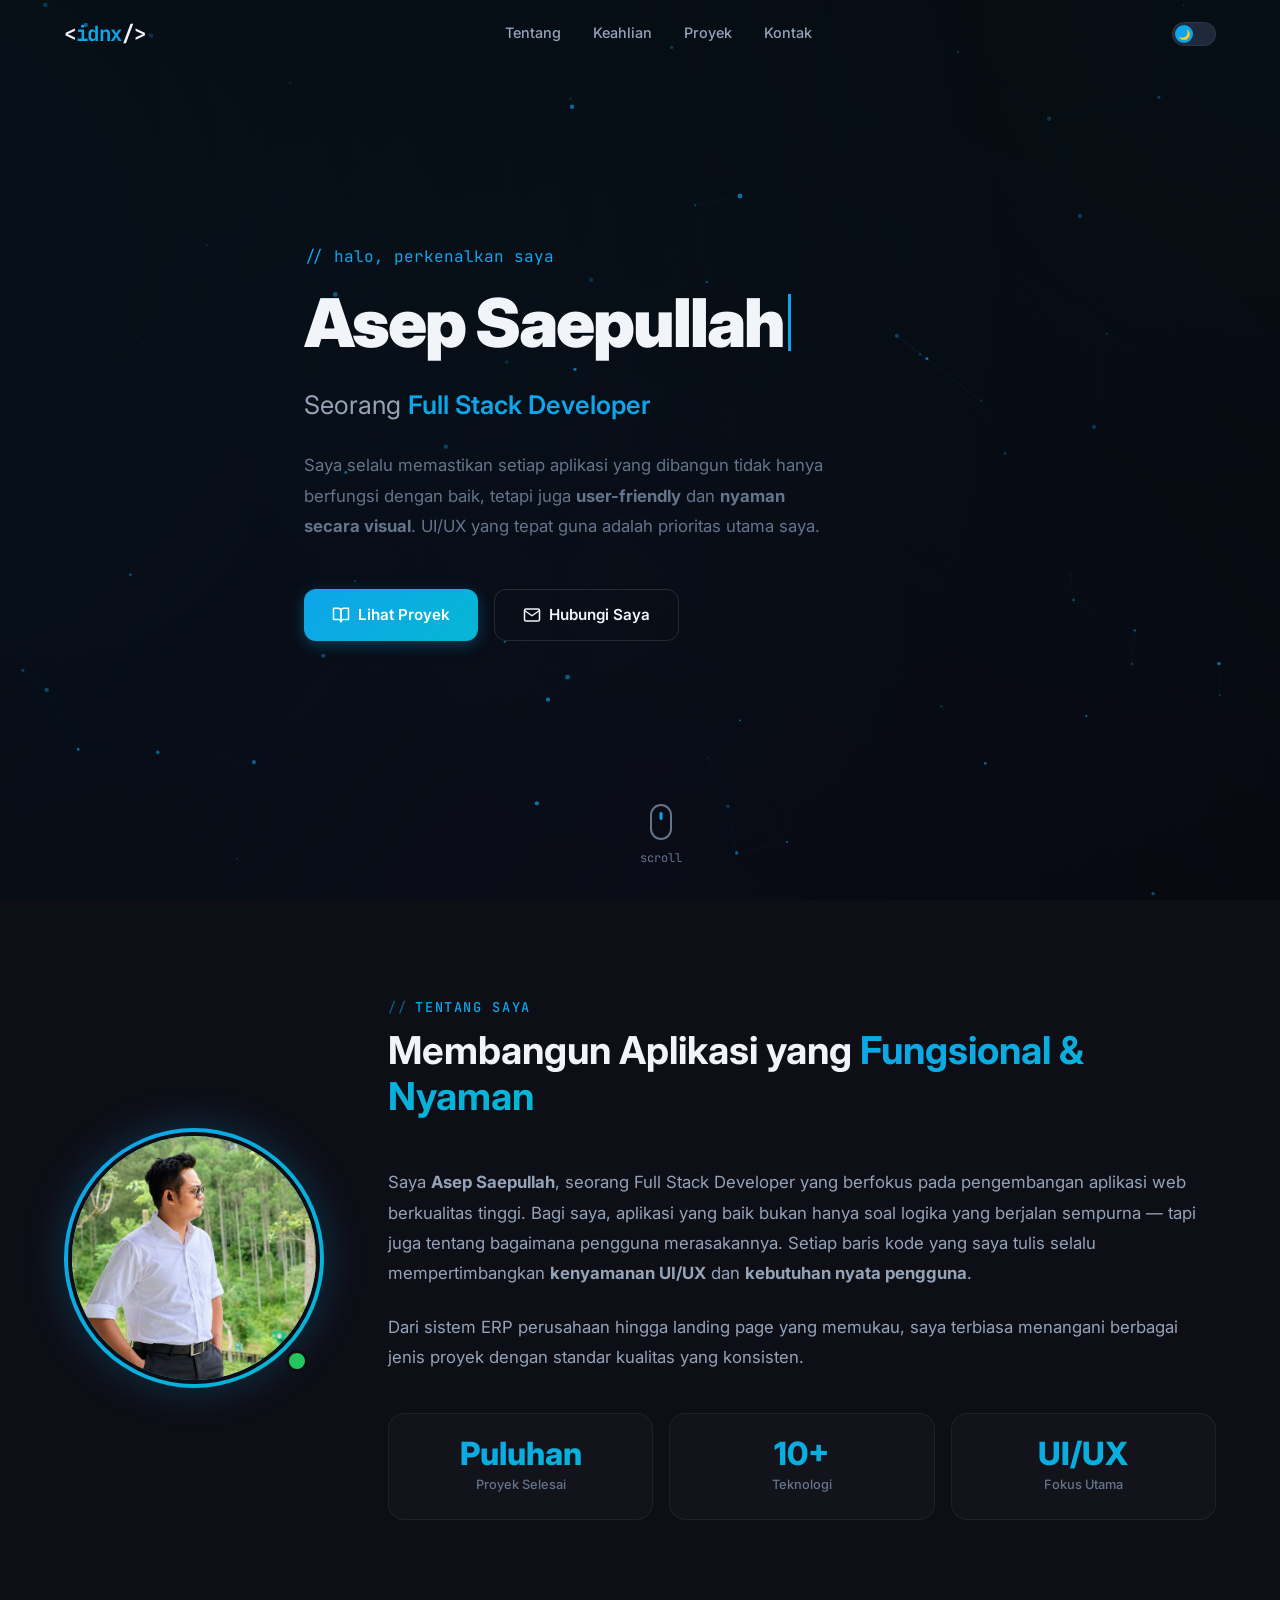
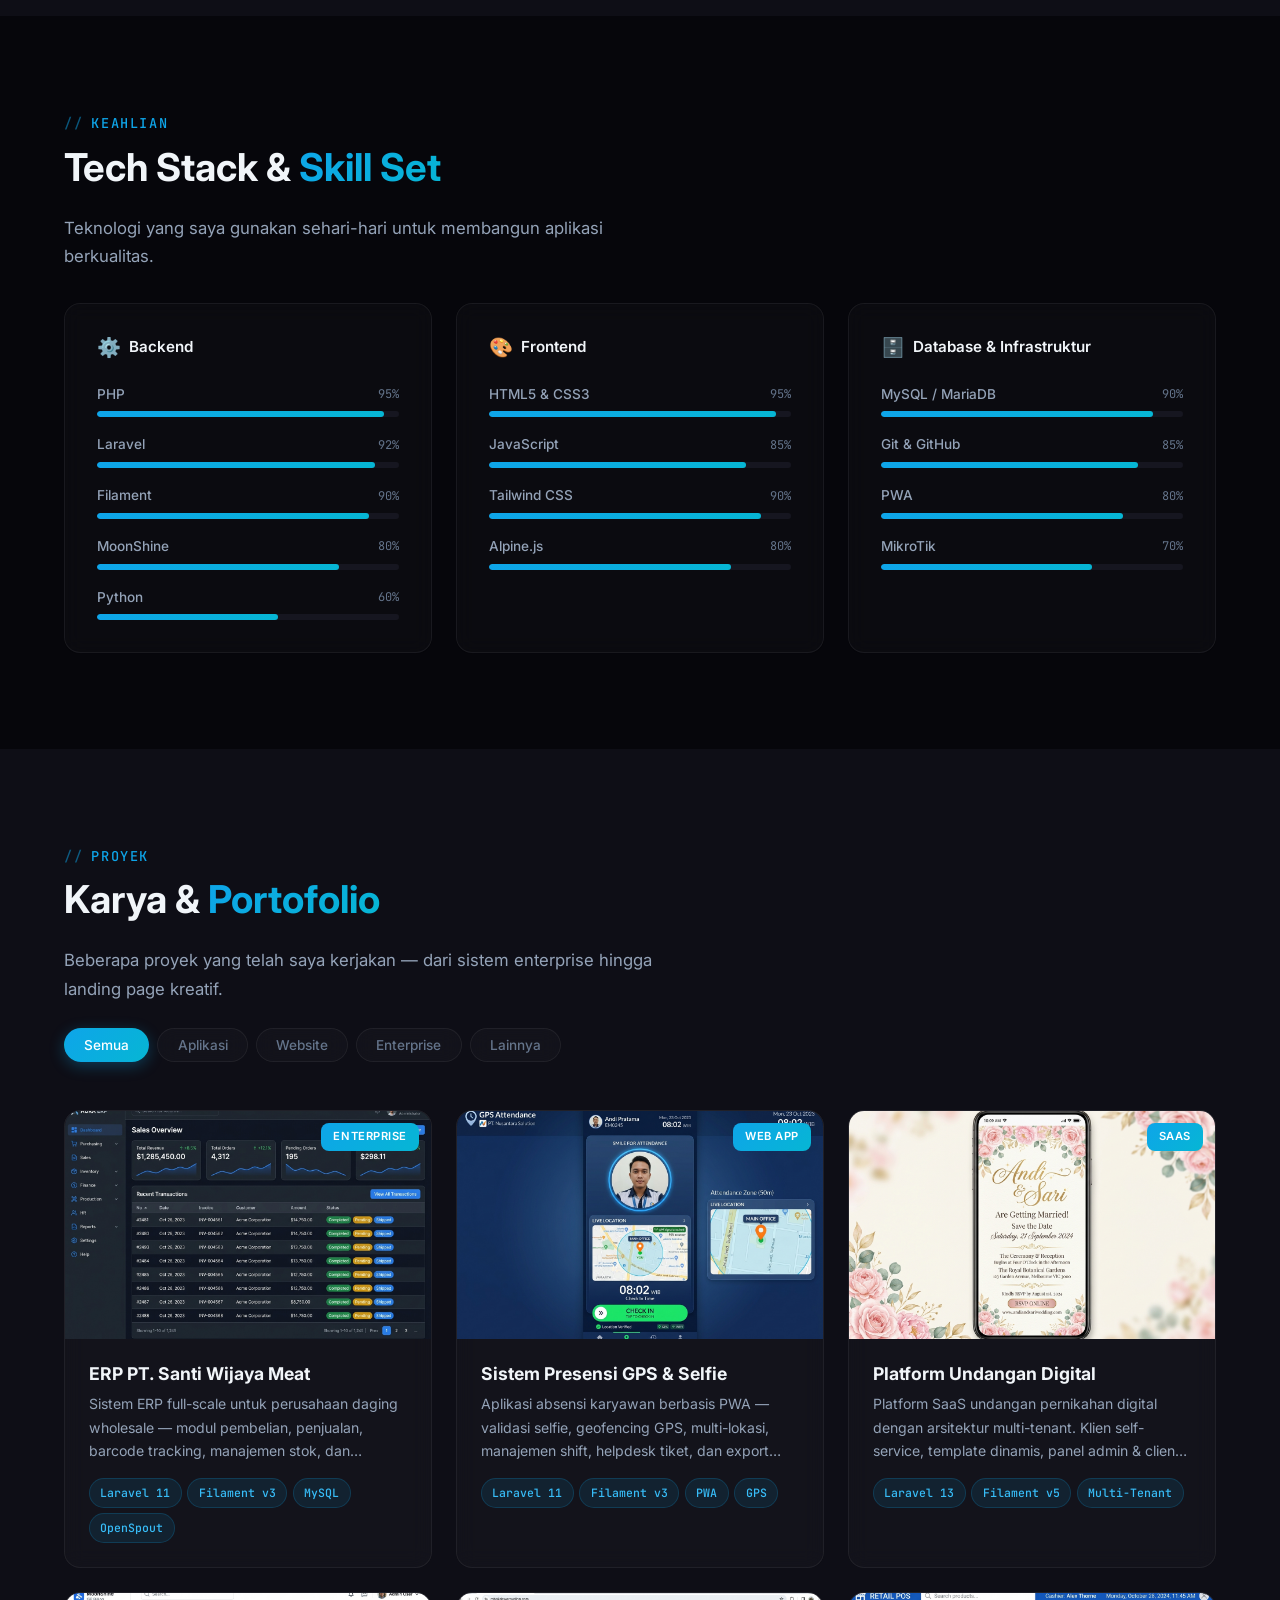
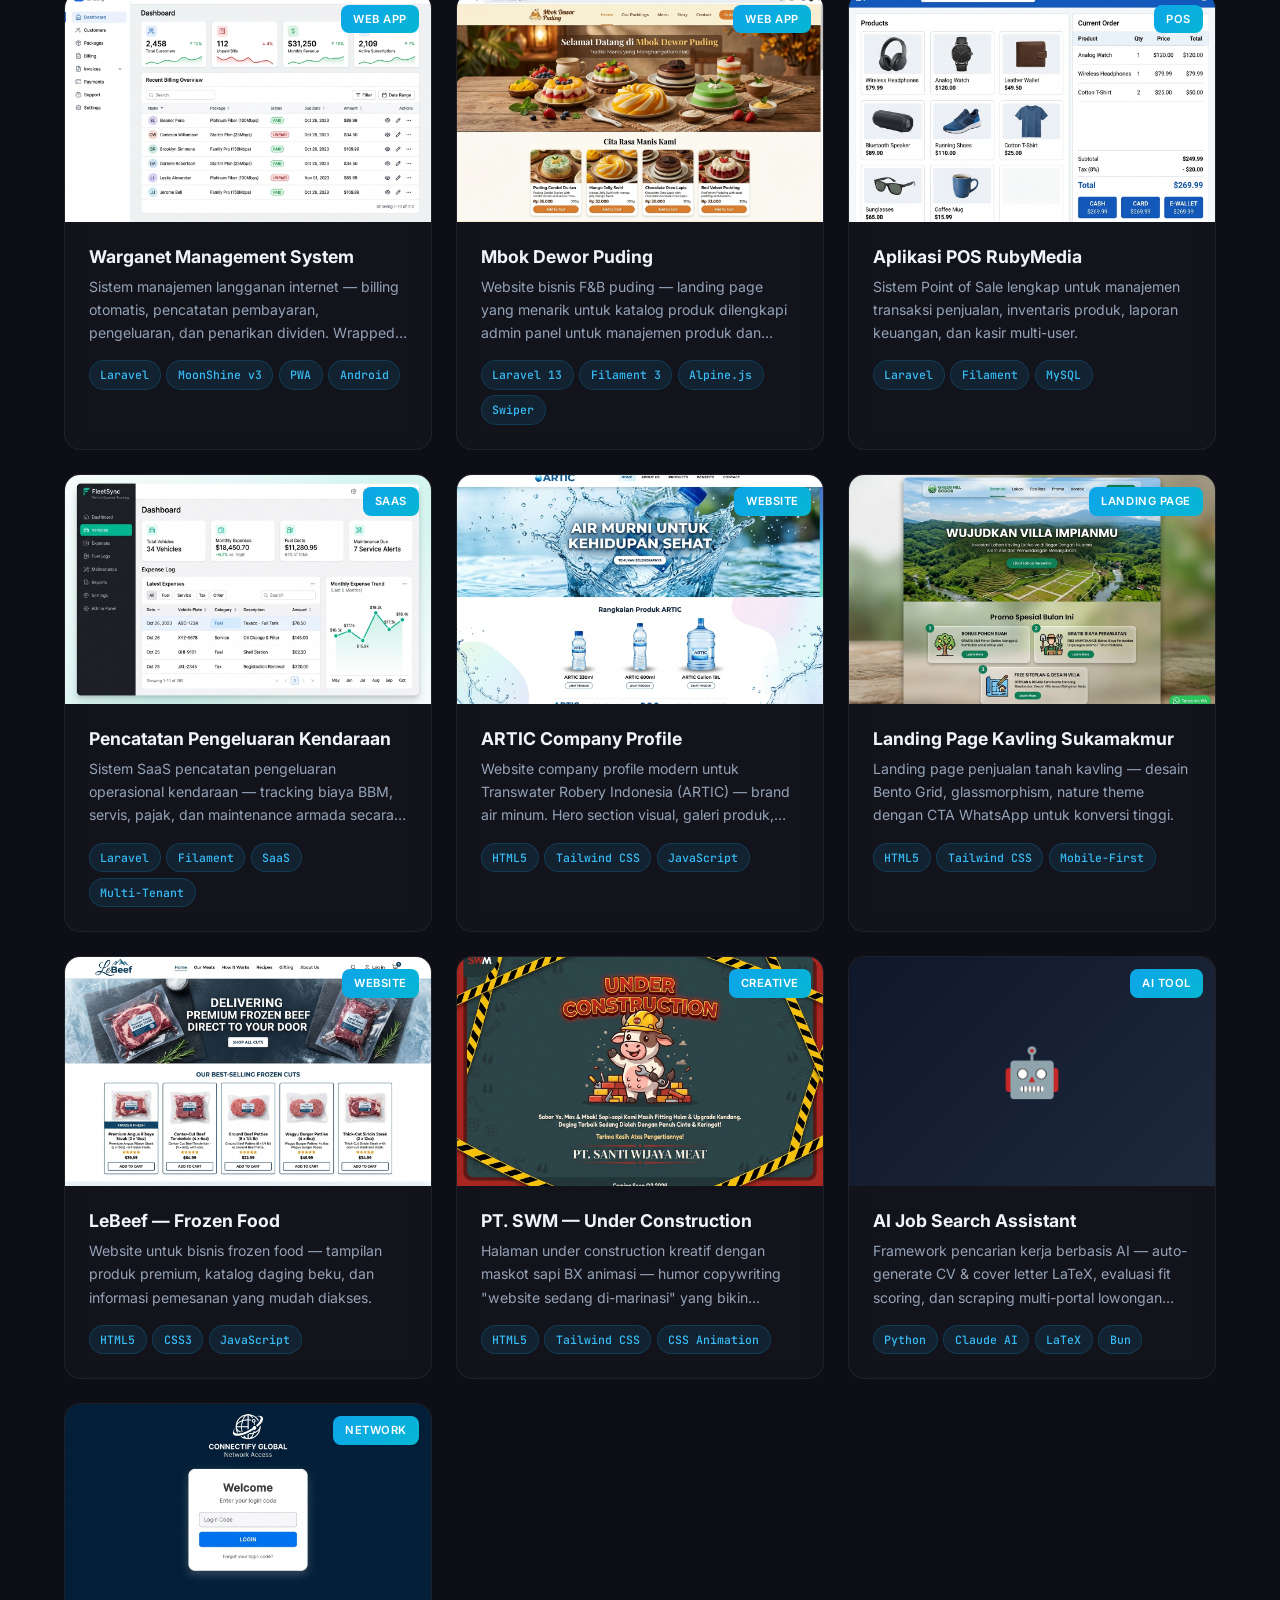
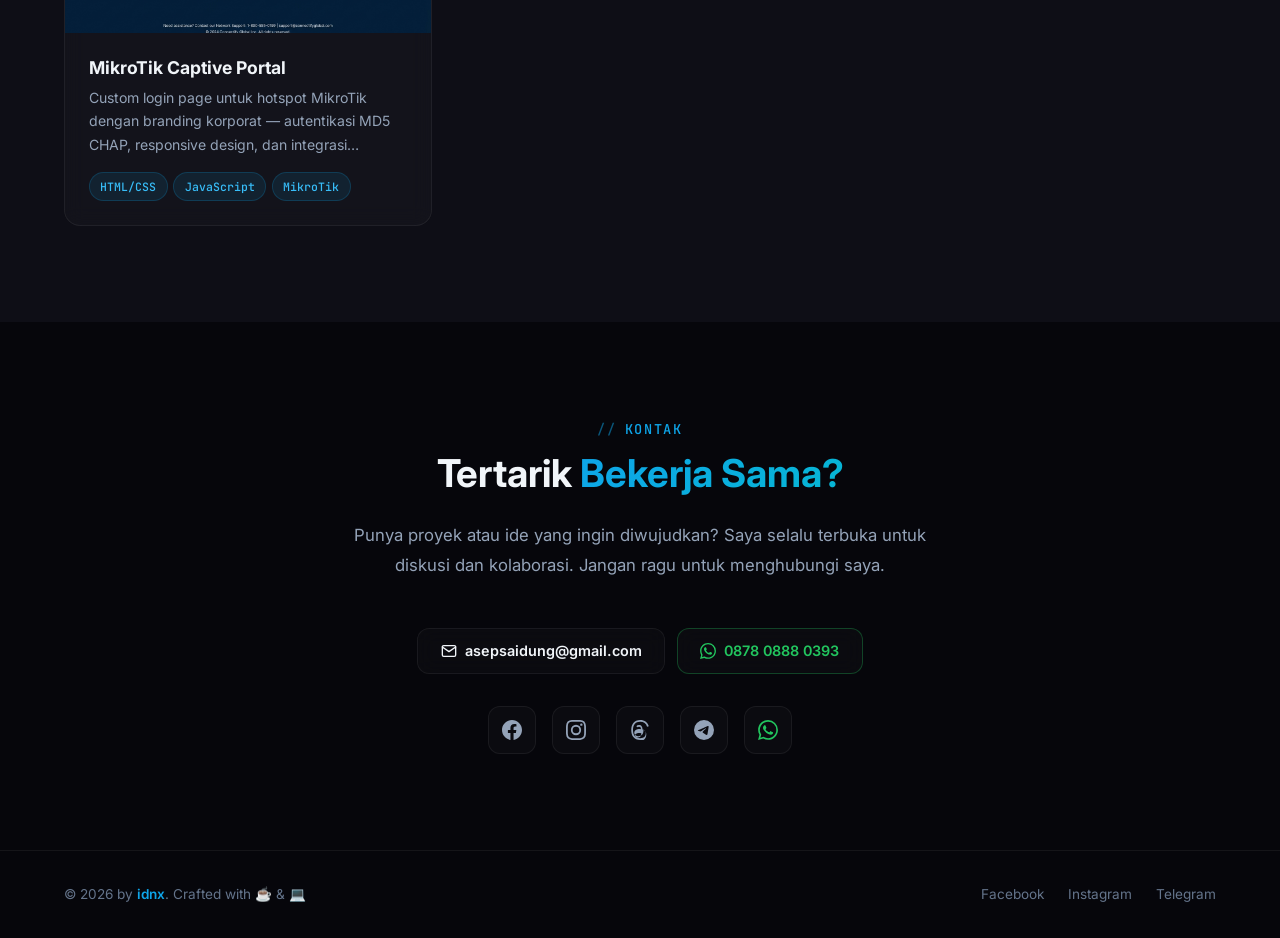
==== index.html @ 4875c98e "Initial portfolio - Asep Saepullah" ====
<!DOCTYPE html>
<html lang="id" data-theme="dark">
<head>
  <meta charset="UTF-8">
  <meta name="viewport" content="width=device-width, initial-scale=1.0">
  <title>Asep Saepullah — Full Stack Developer | saepullrock.tech</title>
  <meta name="description" content="Portfolio Asep Saepullah — Full Stack Developer. Membangun aplikasi web yang user-friendly dengan UI/UX terbaik. Laravel, Filament, PHP, JavaScript, dan lainnya.">
  <meta name="author" content="Asep Saepullah">
  <meta name="robots" content="index, follow">
  <meta property="og:title" content="Asep Saepullah — Full Stack Developer">
  <meta property="og:description" content="Membangun aplikasi web yang user-friendly dengan UI/UX terbaik.">
  <meta property="og:type" content="website">
  <meta property="og:url" content="https://saepullrock.tech">
  <link rel="canonical" href="https://saepullrock.tech">
  <link rel="icon" href="data:image/svg+xml,<svg xmlns='http://www.w3.org/2000/svg' viewBox='0 0 100 100'><text y='.9em' font-size='90'>⚡</text></svg>">
  <link rel="stylesheet" href="css/style.css">
</head>
<body>

  <!-- ============ NAVBAR ============ -->
  <nav class="navbar" id="navbar">
    <div class="container navbar__inner">
      <a href="#" class="navbar__logo">&lt;<span>idnx</span>/&gt;</a>

      <div class="navbar__links">
        <a href="#tentang" class="navbar__link">Tentang</a>
        <a href="#keahlian" class="navbar__link">Keahlian</a>
        <a href="#proyek" class="navbar__link">Proyek</a>
        <a href="#kontak" class="navbar__link">Kontak</a>
      </div>

      <div class="navbar__actions">
        <button class="theme-toggle" id="theme-toggle" aria-label="Toggle tema">
          <div class="theme-toggle__knob">
            <span class="theme-icon-dark">🌙</span>
            <span class="theme-icon-light" style="display:none;">☀️</span>
          </div>
        </button>
        <div class="navbar__burger" id="navbar-burger" aria-label="Menu">
          <span></span><span></span><span></span>
        </div>
      </div>
    </div>
  </nav>

  <!-- ============ MOBILE OVERLAY ============ -->
  <div class="mobile-overlay" id="mobile-overlay">
    <div class="mobile-overlay__links">
      <a href="#tentang" class="mobile-overlay__link">Tentang</a>
      <a href="#keahlian" class="mobile-overlay__link">Keahlian</a>
      <a href="#proyek" class="mobile-overlay__link">Proyek</a>
      <a href="#kontak" class="mobile-overlay__link">Kontak</a>
    </div>
  </div>

  <!-- ============ HERO ============ -->
  <section class="hero" id="hero">
    <canvas class="hero__canvas" id="particle-canvas"></canvas>
    <div class="hero__mesh"></div>
    <div class="container hero__content">
      <p class="hero__greeting font-mono">// halo, perkenalkan saya</p>
      <h1 class="hero__name">
        <span id="typing-name" data-text="Asep Saepullah"></span><span class="cursor" id="typing-cursor"></span>
      </h1>
      <p class="hero__title">Seorang <span>Full Stack Developer</span></p>
      <p class="hero__desc">
        Saya selalu memastikan setiap aplikasi yang dibangun tidak hanya berfungsi dengan baik, 
        tetapi juga <strong>user-friendly</strong> dan <strong>nyaman secara visual</strong>. 
        UI/UX yang tepat guna adalah prioritas utama saya.
      </p>
      <div class="hero__actions">
        <a href="#proyek" class="btn btn--primary">
          <svg width="18" height="18" viewBox="0 0 24 24" fill="none" stroke="currentColor" stroke-width="2" stroke-linecap="round" stroke-linejoin="round"><path d="M2 3h6a4 4 0 0 1 4 4v14a3 3 0 0 0-3-3H2z"/><path d="M22 3h-6a4 4 0 0 0-4 4v14a3 3 0 0 1 3-3h7z"/></svg>
          Lihat Proyek
        </a>
        <a href="#kontak" class="btn btn--outline">
          <svg width="18" height="18" viewBox="0 0 24 24" fill="none" stroke="currentColor" stroke-width="2" stroke-linecap="round" stroke-linejoin="round"><path d="M4 4h16c1.1 0 2 .9 2 2v12c0 1.1-.9 2-2 2H4c-1.1 0-2-.9-2-2V6c0-1.1.9-2 2-2z"/><polyline points="22,6 12,13 2,6"/></svg>
          Hubungi Saya
        </a>
      </div>
    </div>
    <div class="hero__scroll-hint">
      <div class="mouse"></div>
      <span>scroll</span>
    </div>
  </section>

  <!-- ============ ABOUT ============ -->
  <section class="about" id="tentang">
    <div class="container">
      <div class="about__grid reveal">
        <div class="about__photo-wrapper">
          <div class="about__photo-ring">
            <img src="assets/images/profile.png" alt="Asep Saepullah" class="about__photo">
          </div>
          <div class="about__photo-dot"></div>
        </div>

        <div class="about__info">
          <div>
            <p class="section-label">Tentang Saya</p>
            <h2 class="section-title">Membangun Aplikasi yang <span class="gradient-text">Fungsional & Nyaman</span></h2>
          </div>
          <p class="about__bio">
            Saya <strong>Asep Saepullah</strong>, seorang Full Stack Developer yang berfokus pada pengembangan 
            aplikasi web berkualitas tinggi. Bagi saya, aplikasi yang baik bukan hanya soal logika yang berjalan sempurna — 
            tapi juga tentang bagaimana pengguna merasakannya. Setiap baris kode yang saya tulis selalu mempertimbangkan 
            <strong>kenyamanan UI/UX</strong> dan <strong>kebutuhan nyata pengguna</strong>.
          </p>
          <p class="about__bio">
            Dari sistem ERP perusahaan hingga landing page yang memukau, saya terbiasa menangani 
            berbagai jenis proyek dengan standar kualitas yang konsisten.
          </p>

          <div class="about__stats">
            <div class="stat-card">
              <div class="stat-card__number gradient-text">Puluhan</div>
              <div class="stat-card__label">Proyek Selesai</div>
            </div>
            <div class="stat-card">
              <div class="stat-card__number gradient-text">10+</div>
              <div class="stat-card__label">Teknologi</div>
            </div>
            <div class="stat-card">
              <div class="stat-card__number gradient-text">UI/UX</div>
              <div class="stat-card__label">Fokus Utama</div>
            </div>
          </div>
        </div>
      </div>
    </div>
  </section>

  <!-- ============ SKILLS ============ -->
  <section id="keahlian">
    <div class="container">
      <div class="reveal">
        <p class="section-label">Keahlian</p>
        <h2 class="section-title">Tech Stack & <span class="gradient-text">Skill Set</span></h2>
        <p class="section-desc">Teknologi yang saya gunakan sehari-hari untuk membangun aplikasi berkualitas.</p>
      </div>

      <div class="skills__grid" style="margin-top: 2rem;">
        <!-- Backend -->
        <div class="skill-group reveal reveal-delay-1">
          <h3 class="skill-group__title"><span class="icon">⚙️</span> Backend</h3>
          <div class="skill-group__items">
            <div class="skill-item">
              <div class="skill-item__header">
                <span class="skill-item__name">PHP</span>
                <span class="skill-item__level">95%</span>
              </div>
              <div class="skill-item__bar"><div class="skill-item__fill" data-width="95%"></div></div>
            </div>
            <div class="skill-item">
              <div class="skill-item__header">
                <span class="skill-item__name">Laravel</span>
                <span class="skill-item__level">92%</span>
              </div>
              <div class="skill-item__bar"><div class="skill-item__fill" data-width="92%"></div></div>
            </div>
            <div class="skill-item">
              <div class="skill-item__header">
                <span class="skill-item__name">Filament</span>
                <span class="skill-item__level">90%</span>
              </div>
              <div class="skill-item__bar"><div class="skill-item__fill" data-width="90%"></div></div>
            </div>
            <div class="skill-item">
              <div class="skill-item__header">
                <span class="skill-item__name">MoonShine</span>
                <span class="skill-item__level">80%</span>
              </div>
              <div class="skill-item__bar"><div class="skill-item__fill" data-width="80%"></div></div>
            </div>
            <div class="skill-item">
              <div class="skill-item__header">
                <span class="skill-item__name">Python</span>
                <span class="skill-item__level">60%</span>
              </div>
              <div class="skill-item__bar"><div class="skill-item__fill" data-width="60%"></div></div>
            </div>
          </div>
        </div>

        <!-- Frontend -->
        <div class="skill-group reveal reveal-delay-2">
          <h3 class="skill-group__title"><span class="icon">🎨</span> Frontend</h3>
          <div class="skill-group__items">
            <div class="skill-item">
              <div class="skill-item__header">
                <span class="skill-item__name">HTML5 & CSS3</span>
                <span class="skill-item__level">95%</span>
              </div>
              <div class="skill-item__bar"><div class="skill-item__fill" data-width="95%"></div></div>
            </div>
            <div class="skill-item">
              <div class="skill-item__header">
                <span class="skill-item__name">JavaScript</span>
                <span class="skill-item__level">85%</span>
              </div>
              <div class="skill-item__bar"><div class="skill-item__fill" data-width="85%"></div></div>
            </div>
            <div class="skill-item">
              <div class="skill-item__header">
                <span class="skill-item__name">Tailwind CSS</span>
                <span class="skill-item__level">90%</span>
              </div>
              <div class="skill-item__bar"><div class="skill-item__fill" data-width="90%"></div></div>
            </div>
            <div class="skill-item">
              <div class="skill-item__header">
                <span class="skill-item__name">Alpine.js</span>
                <span class="skill-item__level">80%</span>
              </div>
              <div class="skill-item__bar"><div class="skill-item__fill" data-width="80%"></div></div>
            </div>
          </div>
        </div>

        <!-- Database & Infra -->
        <div class="skill-group reveal reveal-delay-3">
          <h3 class="skill-group__title"><span class="icon">🗄️</span> Database & Infrastruktur</h3>
          <div class="skill-group__items">
            <div class="skill-item">
              <div class="skill-item__header">
                <span class="skill-item__name">MySQL / MariaDB</span>
                <span class="skill-item__level">90%</span>
              </div>
              <div class="skill-item__bar"><div class="skill-item__fill" data-width="90%"></div></div>
            </div>
            <div class="skill-item">
              <div class="skill-item__header">
                <span class="skill-item__name">Git & GitHub</span>
                <span class="skill-item__level">85%</span>
              </div>
              <div class="skill-item__bar"><div class="skill-item__fill" data-width="85%"></div></div>
            </div>
            <div class="skill-item">
              <div class="skill-item__header">
                <span class="skill-item__name">PWA</span>
                <span class="skill-item__level">80%</span>
              </div>
              <div class="skill-item__bar"><div class="skill-item__fill" data-width="80%"></div></div>
            </div>
            <div class="skill-item">
              <div class="skill-item__header">
                <span class="skill-item__name">MikroTik</span>
                <span class="skill-item__level">70%</span>
              </div>
              <div class="skill-item__bar"><div class="skill-item__fill" data-width="70%"></div></div>
            </div>
          </div>
        </div>
      </div>
    </div>
  </section>

  <!-- ============ PROJECTS ============ -->
  <section class="projects" id="proyek">
    <div class="container">
      <div class="projects__header reveal">
        <div>
          <p class="section-label">Proyek</p>
          <h2 class="section-title">Karya & <span class="gradient-text">Portofolio</span></h2>
          <p class="section-desc">Beberapa proyek yang telah saya kerjakan — dari sistem enterprise hingga landing page kreatif.</p>
        </div>
        <div class="projects__filters">
          <button class="filter-btn active" data-filter="all">Semua</button>
          <button class="filter-btn" data-filter="aplikasi">Aplikasi</button>
          <button class="filter-btn" data-filter="website">Website</button>
          <button class="filter-btn" data-filter="enterprise">Enterprise</button>
          <button class="filter-btn" data-filter="lainnya">Lainnya</button>
        </div>
      </div>

      <div class="projects__grid">

        <!-- 1. Wijaya Meat ERP -->
        <div class="project-card reveal" data-category="enterprise">
          <div class="project-card__image">
            <img src="assets/images/projects/swm_erp.png" alt="Wijaya Meat ERP">
            <span class="badge project-card__badge">Enterprise</span>
          </div>
          <div class="project-card__content">
            <h3 class="project-card__title">ERP PT. Santi Wijaya Meat</h3>
            <p class="project-card__desc">Sistem ERP full-scale untuk perusahaan daging wholesale — modul pembelian, penjualan, barcode tracking, manajemen stok, dan keuangan. Migrasi dari legacy PHP ke arsitektur modern.</p>
            <div class="project-card__tags">
              <span class="tag">Laravel 11</span>
              <span class="tag">Filament v3</span>
              <span class="tag">MySQL</span>
              <span class="tag">OpenSpout</span>
            </div>
          </div>
        </div>

        <!-- 2. Sistem Presensi GPS -->
        <div class="project-card reveal" data-category="aplikasi">
          <div class="project-card__image">
            <img src="assets/images/projects/presensi.png" alt="Sistem Presensi GPS">
            <span class="badge project-card__badge">Web App</span>
          </div>
          <div class="project-card__content">
            <h3 class="project-card__title">Sistem Presensi GPS & Selfie</h3>
            <p class="project-card__desc">Aplikasi absensi karyawan berbasis PWA — validasi selfie, geofencing GPS, multi-lokasi, manajemen shift, helpdesk tiket, dan export laporan Excel/PDF.</p>
            <div class="project-card__tags">
              <span class="tag">Laravel 11</span>
              <span class="tag">Filament v3</span>
              <span class="tag">PWA</span>
              <span class="tag">GPS</span>
            </div>
          </div>
        </div>

        <!-- 3. SaaS Undangan Digital -->
        <div class="project-card reveal" data-category="aplikasi">
          <div class="project-card__image">
            <img src="assets/images/projects/invit.png" alt="SaaS Undangan Digital">
            <span class="badge project-card__badge">SaaS</span>
          </div>
          <div class="project-card__content">
            <h3 class="project-card__title">Platform Undangan Digital</h3>
            <p class="project-card__desc">Platform SaaS undangan pernikahan digital dengan arsitektur multi-tenant. Klien self-service, template dinamis, panel admin & client terpisah.</p>
            <div class="project-card__tags">
              <span class="tag">Laravel 13</span>
              <span class="tag">Filament v5</span>
              <span class="tag">Multi-Tenant</span>
            </div>
          </div>
        </div>

        <!-- 4. Warganet Management -->
        <div class="project-card reveal" data-category="aplikasi">
          <div class="project-card__image">
            <img src="assets/images/projects/warganet.png" alt="Warganet Management">
            <span class="badge project-card__badge">Web App</span>
          </div>
          <div class="project-card__content">
            <h3 class="project-card__title">Warganet Management System</h3>
            <p class="project-card__desc">Sistem manajemen langganan internet — billing otomatis, pencatatan pembayaran, pengeluaran, dan penarikan dividen. Wrapped sebagai Android PWA app.</p>
            <div class="project-card__tags">
              <span class="tag">Laravel</span>
              <span class="tag">MoonShine v3</span>
              <span class="tag">PWA</span>
              <span class="tag">Android</span>
            </div>
          </div>
        </div>

        <!-- 5. Mbok Dewor Puding -->
        <div class="project-card reveal" data-category="aplikasi">
          <div class="project-card__image">
            <img src="assets/images/projects/pudding.png" alt="Mbok Dewor Puding">
            <span class="badge project-card__badge">Web App</span>
          </div>
          <div class="project-card__content">
            <h3 class="project-card__title">Mbok Dewor Puding</h3>
            <p class="project-card__desc">Website bisnis F&B puding — landing page yang menarik untuk katalog produk dilengkapi admin panel untuk manajemen produk dan pesanan.</p>
            <div class="project-card__tags">
              <span class="tag">Laravel 13</span>
              <span class="tag">Filament 3</span>
              <span class="tag">Alpine.js</span>
              <span class="tag">Swiper</span>
            </div>
          </div>
        </div>

        <!-- 6. POS RubyMedia -->
        <div class="project-card reveal" data-category="aplikasi">
          <div class="project-card__image">
            <img src="assets/images/projects/pos_ruby.png" alt="POS RubyMedia">
            <span class="badge project-card__badge">POS</span>
          </div>
          <div class="project-card__content">
            <h3 class="project-card__title">Aplikasi POS RubyMedia</h3>
            <p class="project-card__desc">Sistem Point of Sale lengkap untuk manajemen transaksi penjualan, inventaris produk, laporan keuangan, dan kasir multi-user.</p>
            <div class="project-card__tags">
              <span class="tag">Laravel</span>
              <span class="tag">Filament</span>
              <span class="tag">MySQL</span>
            </div>
          </div>
        </div>

        <!-- 7. Pencatatan Kendaraan -->
        <div class="project-card reveal" data-category="enterprise">
          <div class="project-card__image">
            <img src="assets/images/projects/kendaraan.png" alt="Pencatatan Kendaraan">
            <span class="badge project-card__badge">SaaS</span>
          </div>
          <div class="project-card__content">
            <h3 class="project-card__title">Pencatatan Pengeluaran Kendaraan</h3>
            <p class="project-card__desc">Sistem SaaS pencatatan pengeluaran operasional kendaraan — tracking biaya BBM, servis, pajak, dan maintenance armada secara terpusat.</p>
            <div class="project-card__tags">
              <span class="tag">Laravel</span>
              <span class="tag">Filament</span>
              <span class="tag">SaaS</span>
              <span class="tag">Multi-Tenant</span>
            </div>
          </div>
        </div>

        <!-- 8. ARTIC Company Profile -->
        <div class="project-card reveal" data-category="website">
          <div class="project-card__image">
            <img src="assets/images/projects/artic.png" alt="ARTIC Company Profile">
            <span class="badge project-card__badge">Website</span>
          </div>
          <div class="project-card__content">
            <h3 class="project-card__title">ARTIC Company Profile</h3>
            <p class="project-card__desc">Website company profile modern untuk Transwater Robery Indonesia (ARTIC) — brand air minum. Hero section visual, galeri produk, dan halaman kontak.</p>
            <div class="project-card__tags">
              <span class="tag">HTML5</span>
              <span class="tag">Tailwind CSS</span>
              <span class="tag">JavaScript</span>
            </div>
          </div>
        </div>

        <!-- 9. Kavling Sukamakmur -->
        <div class="project-card reveal" data-category="website">
          <div class="project-card__image">
            <img src="assets/images/projects/nanang.png" alt="Kavling Sukamakmur">
            <span class="badge project-card__badge">Landing Page</span>
          </div>
          <div class="project-card__content">
            <h3 class="project-card__title">Landing Page Kavling Sukamakmur</h3>
            <p class="project-card__desc">Landing page penjualan tanah kavling — desain Bento Grid, glassmorphism, nature theme dengan CTA WhatsApp untuk konversi tinggi.</p>
            <div class="project-card__tags">
              <span class="tag">HTML5</span>
              <span class="tag">Tailwind CSS</span>
              <span class="tag">Mobile-First</span>
            </div>
          </div>
        </div>

        <!-- 10. LeBeef -->
        <div class="project-card reveal" data-category="website">
          <div class="project-card__image">
            <img src="assets/images/projects/leebeef.png" alt="LeBeef Frozen Food">
            <span class="badge project-card__badge">Website</span>
          </div>
          <div class="project-card__content">
            <h3 class="project-card__title">LeBeef — Frozen Food</h3>
            <p class="project-card__desc">Website untuk bisnis frozen food — tampilan produk premium, katalog daging beku, dan informasi pemesanan yang mudah diakses.</p>
            <div class="project-card__tags">
              <span class="tag">HTML5</span>
              <span class="tag">CSS3</span>
              <span class="tag">JavaScript</span>
            </div>
          </div>
        </div>

        <!-- 11. SWM Under Construction -->
        <div class="project-card reveal" data-category="website">
          <div class="project-card__image">
            <img src="assets/images/projects/swm500.png" alt="SWM Under Construction">
            <span class="badge project-card__badge">Creative</span>
          </div>
          <div class="project-card__content">
            <h3 class="project-card__title">PT. SWM — Under Construction</h3>
            <p class="project-card__desc">Halaman under construction kreatif dengan maskot sapi BX animasi — humor copywriting "website sedang di-marinasi" yang bikin pengunjung tersenyum.</p>
            <div class="project-card__tags">
              <span class="tag">HTML5</span>
              <span class="tag">Tailwind CSS</span>
              <span class="tag">CSS Animation</span>
            </div>
          </div>
        </div>

        <!-- 12. AI Job Search -->
        <div class="project-card reveal" data-category="lainnya">
          <div class="project-card__image project-card__image--placeholder">
            <span>🤖</span>
            <span class="badge project-card__badge">AI Tool</span>
          </div>
          <div class="project-card__content">
            <h3 class="project-card__title">AI Job Search Assistant</h3>
            <p class="project-card__desc">Framework pencarian kerja berbasis AI — auto-generate CV & cover letter LaTeX, evaluasi fit scoring, dan scraping multi-portal lowongan kerja.</p>
            <div class="project-card__tags">
              <span class="tag">Python</span>
              <span class="tag">Claude AI</span>
              <span class="tag">LaTeX</span>
              <span class="tag">Bun</span>
            </div>
          </div>
        </div>

        <!-- 13. Hotspot Login -->
        <div class="project-card reveal" data-category="lainnya">
          <div class="project-card__image">
            <img src="assets/images/projects/hotspot.png" alt="Hotspot Login Page">
            <span class="badge project-card__badge">Network</span>
          </div>
          <div class="project-card__content">
            <h3 class="project-card__title">MikroTik Captive Portal</h3>
            <p class="project-card__desc">Custom login page untuk hotspot MikroTik dengan branding korporat — autentikasi MD5 CHAP, responsive design, dan integrasi WhatsApp support.</p>
            <div class="project-card__tags">
              <span class="tag">HTML/CSS</span>
              <span class="tag">JavaScript</span>
              <span class="tag">MikroTik</span>
            </div>
          </div>
        </div>

      </div>
    </div>
  </section>

  <!-- ============ CONTACT ============ -->
  <section id="kontak">
    <div class="container">
      <div class="contact__inner reveal">
        <p class="section-label" style="justify-content:center;">Kontak</p>
        <h2 class="section-title">Tertarik <span class="gradient-text">Bekerja Sama?</span></h2>
        <p class="contact__desc">
          Punya proyek atau ide yang ingin diwujudkan? Saya selalu terbuka untuk diskusi 
          dan kolaborasi. Jangan ragu untuk menghubungi saya.
        </p>
        <div style="display:flex;flex-wrap:wrap;gap:0.75rem;justify-content:center;margin-bottom:2rem;">
          <a href="mailto:asepsaidung@gmail.com" class="btn btn--ghost" style="font-size:0.9rem;padding:0.6rem 1.4rem;">
            <svg width="16" height="16" viewBox="0 0 24 24" fill="none" stroke="currentColor" stroke-width="2" stroke-linecap="round" stroke-linejoin="round"><path d="M4 4h16c1.1 0 2 .9 2 2v12c0 1.1-.9 2-2 2H4c-1.1 0-2-.9-2-2V6c0-1.1.9-2 2-2z"/><polyline points="22,6 12,13 2,6"/></svg>
            asepsaidung@gmail.com
          </a>
          <a href="https://wa.me/6287808880393" target="_blank" rel="noopener" class="btn btn--ghost" style="font-size:0.9rem;padding:0.6rem 1.4rem;border-color:rgba(34,197,94,0.3);color:#22c55e;">
            <svg width="16" height="16" viewBox="0 0 24 24" fill="currentColor"><path d="M17.472 14.382c-.297-.149-1.758-.867-2.03-.967-.273-.099-.471-.148-.67.15-.197.297-.767.966-.94 1.164-.173.199-.347.223-.644.075-.297-.15-1.255-.463-2.39-1.475-.883-.788-1.48-1.761-1.653-2.059-.173-.297-.018-.458.13-.606.134-.133.298-.347.446-.52.149-.174.198-.298.298-.497.099-.198.05-.371-.025-.52-.075-.149-.669-1.612-.916-2.207-.242-.579-.487-.5-.669-.51-.173-.008-.371-.01-.57-.01-.198 0-.52.074-.792.372-.272.297-1.04 1.016-1.04 2.479 0 1.462 1.065 2.875 1.213 3.074.149.198 2.096 3.2 5.077 4.487.709.306 1.262.489 1.694.625.712.227 1.36.195 1.871.118.571-.085 1.758-.719 2.006-1.413.248-.694.248-1.289.173-1.413-.074-.124-.272-.198-.57-.347m-5.421 7.403h-.004a9.87 9.87 0 01-5.031-1.378l-.361-.214-3.741.982.998-3.648-.235-.374a9.86 9.86 0 01-1.51-5.26c.001-5.45 4.436-9.884 9.888-9.884 2.64 0 5.122 1.03 6.988 2.898a9.825 9.825 0 012.893 6.994c-.003 5.45-4.437 9.884-9.885 9.884m8.413-18.297A11.815 11.815 0 0012.05 0C5.495 0 .16 5.335.157 11.892c0 2.096.547 4.142 1.588 5.945L.057 24l6.305-1.654a11.882 11.882 0 005.683 1.448h.005c6.554 0 11.89-5.335 11.893-11.893a11.821 11.821 0 00-3.48-8.413z"/></svg>
            0878 0888 0393
          </a>
        </div>
        <div class="contact__socials">
          <!-- Facebook -->
          <a href="https://facebook.com/saepullrock" target="_blank" rel="noopener" class="social-link" aria-label="Facebook">
            <svg width="20" height="20" viewBox="0 0 24 24" fill="currentColor"><path d="M24 12.073c0-6.627-5.373-12-12-12s-12 5.373-12 12c0 5.99 4.388 10.954 10.125 11.854v-8.385H7.078v-3.47h3.047V9.43c0-3.007 1.792-4.669 4.533-4.669 1.312 0 2.686.235 2.686.235v2.953H15.83c-1.491 0-1.956.925-1.956 1.874v2.25h3.328l-.532 3.47h-2.796v8.385C19.612 23.027 24 18.062 24 12.073z"/></svg>
          </a>
          <!-- Instagram -->
          <a href="https://instagram.com/asep_idung" target="_blank" rel="noopener" class="social-link" aria-label="Instagram">
            <svg width="20" height="20" viewBox="0 0 24 24" fill="currentColor"><path d="M12 2.163c3.204 0 3.584.012 4.85.07 3.252.148 4.771 1.691 4.919 4.919.058 1.265.069 1.645.069 4.849 0 3.205-.012 3.584-.069 4.849-.149 3.225-1.664 4.771-4.919 4.919-1.266.058-1.644.07-4.85.07-3.204 0-3.584-.012-4.849-.07-3.26-.149-4.771-1.699-4.919-4.92-.058-1.265-.07-1.644-.07-4.849 0-3.204.013-3.583.07-4.849.149-3.227 1.664-4.771 4.919-4.919 1.266-.057 1.645-.069 4.849-.069zM12 0C8.741 0 8.333.014 7.053.072 2.695.272.273 2.69.073 7.052.014 8.333 0 8.741 0 12c0 3.259.014 3.668.072 4.948.2 4.358 2.618 6.78 6.98 6.98C8.333 23.986 8.741 24 12 24c3.259 0 3.668-.014 4.948-.072 4.354-.2 6.782-2.618 6.979-6.98.059-1.28.073-1.689.073-4.948 0-3.259-.014-3.667-.072-4.947-.196-4.354-2.617-6.78-6.979-6.98C15.668.014 15.259 0 12 0zm0 5.838a6.162 6.162 0 100 12.324 6.162 6.162 0 000-12.324zM12 16a4 4 0 110-8 4 4 0 010 8zm6.406-11.845a1.44 1.44 0 100 2.881 1.44 1.44 0 000-2.881z"/></svg>
          </a>
          <!-- Threads -->
          <a href="https://threads.net/@asep_idung" target="_blank" rel="noopener" class="social-link" aria-label="Threads">
            <svg width="20" height="20" viewBox="0 0 24 24" fill="currentColor"><path d="M12.186 24h-.007c-3.581-.024-6.334-1.205-8.184-3.509C2.35 18.44 1.5 15.586 1.472 12.01v-.017c.03-3.579.879-6.43 2.525-8.482C5.845 1.205 8.6.024 12.18 0h.014c2.746.02 5.043.725 6.826 2.098 1.677 1.29 2.858 3.13 3.509 5.467l-2.04.569c-1.104-3.96-3.898-5.984-8.304-6.015-2.91.022-5.11.936-6.54 2.717C4.307 6.504 3.616 8.914 3.59 12c.025 3.086.718 5.496 2.057 7.164 1.432 1.781 3.632 2.695 6.54 2.717 2.227-.02 4.358-.631 5.49-1.982.876-1.044 1.308-2.493 1.284-4.305-.016-1.27-.377-2.267-1.07-2.964-.5-.504-1.174-.843-1.883-.99a8.71 8.71 0 01-.021 2.834c-.266 1.591-.845 2.8-1.72 3.593-1.017.921-2.405 1.389-4.124 1.389h-.066c-1.306-.01-2.435-.393-3.36-1.138-1.02-.822-1.594-1.99-1.578-3.208.025-1.907 1.481-3.424 3.8-3.956 1.212-.278 2.604-.34 4.146-.183.015-.756-.075-1.391-.297-1.856-.345-.725-1.016-1.093-1.993-1.093h-.049c-.71.005-1.3.244-1.748.71l-1.476-1.37c.752-.81 1.835-1.24 3.137-1.248h.078c1.538 0 2.725.569 3.428 1.644.598.914.88 2.126.84 3.604v.066c.023.003.045.005.068.008 1.146.175 2.137.656 2.878 1.407 1.017 1.031 1.551 2.47 1.573 4.272.03 2.254-.592 4.1-1.85 5.6-1.486 1.772-3.92 2.624-6.686 2.68zm-1.19-8.267c-1.07 0-2.018.135-2.82.401-1.36.45-2.098 1.276-2.113 2.36-.01.728.34 1.376.983 1.894.598.482 1.36.73 2.264.738h.05c1.198 0 2.152-.325 2.834-.966.594-.558 1.016-1.413 1.225-2.562a6.85 6.85 0 00.092-1.63c-.883-.148-1.72-.225-2.515-.235z"/></svg>
          </a>
          <!-- Telegram -->
          <a href="https://t.me/saepullrock" target="_blank" rel="noopener" class="social-link" aria-label="Telegram">
            <svg width="20" height="20" viewBox="0 0 24 24" fill="currentColor"><path d="M11.944 0A12 12 0 000 12a12 12 0 0012 12 12 12 0 0012-12A12 12 0 0012 0a12 12 0 00-.056 0zm4.962 7.224c.1-.002.321.023.465.14a.506.506 0 01.171.325c.016.093.036.306.02.472-.18 1.898-.96 6.504-1.36 8.627-.168.9-.499 1.201-.82 1.23-.696.065-1.225-.46-1.9-.902-1.056-.693-1.653-1.124-2.678-1.8-1.185-.78-.417-1.21.258-1.91.177-.184 3.247-2.977 3.307-3.23.007-.032.014-.15-.056-.212s-.174-.041-.249-.024c-.106.024-1.793 1.14-5.061 3.345-.479.33-.913.49-1.302.48-.428-.008-1.252-.241-1.865-.44-.752-.245-1.349-.374-1.297-.789.027-.216.325-.437.893-.663 3.498-1.524 5.83-2.529 6.998-3.014 3.332-1.386 4.025-1.627 4.476-1.635z"/></svg>
          </a>
          <!-- WhatsApp -->
          <a href="https://wa.me/6287808880393" target="_blank" rel="noopener" class="social-link" aria-label="WhatsApp" style="color:#22c55e;">
            <svg width="20" height="20" viewBox="0 0 24 24" fill="currentColor"><path d="M17.472 14.382c-.297-.149-1.758-.867-2.03-.967-.273-.099-.471-.148-.67.15-.197.297-.767.966-.94 1.164-.173.199-.347.223-.644.075-.297-.15-1.255-.463-2.39-1.475-.883-.788-1.48-1.761-1.653-2.059-.173-.297-.018-.458.13-.606.134-.133.298-.347.446-.52.149-.174.198-.298.298-.497.099-.198.05-.371-.025-.52-.075-.149-.669-1.612-.916-2.207-.242-.579-.487-.5-.669-.51-.173-.008-.371-.01-.57-.01-.198 0-.52.074-.792.372-.272.297-1.04 1.016-1.04 2.479 0 1.462 1.065 2.875 1.213 3.074.149.198 2.096 3.2 5.077 4.487.709.306 1.262.489 1.694.625.712.227 1.36.195 1.871.118.571-.085 1.758-.719 2.006-1.413.248-.694.248-1.289.173-1.413-.074-.124-.272-.198-.57-.347m-5.421 7.403h-.004a9.87 9.87 0 01-5.031-1.378l-.361-.214-3.741.982.998-3.648-.235-.374a9.86 9.86 0 01-1.51-5.26c.001-5.45 4.436-9.884 9.888-9.884 2.64 0 5.122 1.03 6.988 2.898a9.825 9.825 0 012.893 6.994c-.003 5.45-4.437 9.884-9.885 9.884m8.413-18.297A11.815 11.815 0 0012.05 0C5.495 0 .16 5.335.157 11.892c0 2.096.547 4.142 1.588 5.945L.057 24l6.305-1.654a11.882 11.882 0 005.683 1.448h.005c6.554 0 11.89-5.335 11.893-11.893a11.821 11.821 0 00-3.48-8.413z"/></svg>
          </a>
        </div>
      </div>
    </div>
  </section>

  <!-- ============ FOOTER ============ -->
  <footer class="footer">
    <div class="container footer__inner">
      <p class="footer__copy">© 2026 by <a href="#">idnx</a>. Crafted with ☕ & 💻</p>
      <div class="footer__links">
        <a href="https://facebook.com/saepullrock" target="_blank" rel="noopener" class="footer__link">Facebook</a>
        <a href="https://instagram.com/asep_idung" target="_blank" rel="noopener" class="footer__link">Instagram</a>
        <a href="https://t.me/saepullrock" target="_blank" rel="noopener" class="footer__link">Telegram</a>
      </div>
    </div>
  </footer>

  <!-- ============ BACK TO TOP ============ -->
  <button class="back-to-top" id="back-to-top" aria-label="Kembali ke atas">
    <svg width="20" height="20" viewBox="0 0 24 24" fill="none" stroke="currentColor" stroke-width="2.5" stroke-linecap="round" stroke-linejoin="round"><polyline points="18 15 12 9 6 15"/></svg>
  </button>

  <script src="js/main.js"></script>
</body>
</html>
---- css/style.css ----
/* ========================================
   IDNX Portfolio — Design System
   Asep Saepullah | saepullrock.tech
   ======================================== */

/* ---- Google Fonts ---- */
@import url('https://fonts.googleapis.com/css2?family=Inter:wght@300;400;500;600;700;800;900&family=JetBrains+Mono:wght@400;500;700&display=swap');

/* ---- Custom Properties ---- */
:root {
  /* Typography */
  --font-sans: 'Inter', -apple-system, BlinkMacSystemFont, 'Segoe UI', sans-serif;
  --font-mono: 'JetBrains Mono', 'Fira Code', 'Consolas', monospace;

  /* Spacing */
  --space-xs: 0.25rem;
  --space-sm: 0.5rem;
  --space-md: 1rem;
  --space-lg: 1.5rem;
  --space-xl: 2rem;
  --space-2xl: 3rem;
  --space-3xl: 4rem;
  --space-4xl: 6rem;

  /* Border Radius */
  --radius-sm: 0.5rem;
  --radius-md: 0.75rem;
  --radius-lg: 1rem;
  --radius-xl: 1.5rem;
  --radius-full: 9999px;

  /* Transitions */
  --ease: cubic-bezier(0.4, 0, 0.2, 1);
  --transition-fast: 150ms var(--ease);
  --transition-base: 300ms var(--ease);
  --transition-slow: 500ms var(--ease);

  /* Z-index layers */
  --z-base: 1;
  --z-nav: 100;
  --z-overlay: 150;
  --z-modal: 200;

  /* Container */
  --container-max: 1200px;
  --container-padding: 1.5rem;
}

/* ---- Dark Theme (default) ---- */
:root,
[data-theme="dark"] {
  --bg-primary: #06060b;
  --bg-secondary: #0e0e16;
  --bg-tertiary: #161620;
  --surface: #12121c;
  --text-primary: #f1f5f9;
  --text-secondary: #94a3b8;
  --text-muted: #64748b;
  --accent: #0ea5e9;
  --accent-light: #38bdf8;
  --accent-dark: #0284c7;
  --accent-rgb: 14, 165, 233;
  --accent2: #06b6d4;
  --accent2-rgb: 6, 182, 212;
  --border: rgba(255, 255, 255, 0.06);
  --border-strong: rgba(255, 255, 255, 0.12);
  --glass-bg: rgba(14, 14, 22, 0.65);
  --glass-border: rgba(255, 255, 255, 0.08);
  --glass-shadow: 0 8px 32px rgba(0, 0, 0, 0.4);
  --card-bg: rgba(255, 255, 255, 0.025);
  --card-hover-bg: rgba(255, 255, 255, 0.055);
  --nav-bg: rgba(6, 6, 11, 0.75);
  --shadow-sm: 0 1px 3px rgba(0,0,0,0.3);
  --shadow-md: 0 4px 12px rgba(0,0,0,0.4);
  --shadow-lg: 0 12px 28px rgba(0,0,0,0.45);
  --shadow-xl: 0 24px 48px rgba(0,0,0,0.5);
  --glow: 0 0 20px rgba(var(--accent-rgb), 0.15);
  --glow-strong: 0 0 40px rgba(var(--accent-rgb), 0.25);
  --mesh-1: rgba(14, 165, 233, 0.07);
  --mesh-2: rgba(6, 182, 212, 0.05);
  --mesh-3: rgba(99, 102, 241, 0.04);
  --tag-bg: rgba(14, 165, 233, 0.1);
  --tag-color: #38bdf8;
  --tag-border: rgba(14, 165, 233, 0.2);
  --toggle-bg: #1e293b;
  --code-bg: rgba(255,255,255,0.05);
}

/* ---- Light Theme ---- */
[data-theme="light"] {
  --bg-primary: #f8fafc;
  --bg-secondary: #f1f5f9;
  --bg-tertiary: #e2e8f0;
  --surface: #ffffff;
  --text-primary: #0f172a;
  --text-secondary: #475569;
  --text-muted: #94a3b8;
  --accent: #0284c7;
  --accent-light: #0ea5e9;
  --accent-dark: #0369a1;
  --accent-rgb: 2, 132, 199;
  --accent2: #0891b2;
  --accent2-rgb: 8, 145, 178;
  --border: rgba(0, 0, 0, 0.07);
  --border-strong: rgba(0, 0, 0, 0.12);
  --glass-bg: rgba(255, 255, 255, 0.65);
  --glass-border: rgba(255, 255, 255, 0.5);
  --glass-shadow: 0 8px 32px rgba(31, 38, 135, 0.1);
  --card-bg: rgba(255, 255, 255, 0.7);
  --card-hover-bg: rgba(255, 255, 255, 0.9);
  --nav-bg: rgba(248, 250, 252, 0.8);
  --shadow-sm: 0 1px 3px rgba(0,0,0,0.06);
  --shadow-md: 0 4px 12px rgba(0,0,0,0.08);
  --shadow-lg: 0 12px 28px rgba(0,0,0,0.1);
  --shadow-xl: 0 24px 48px rgba(0,0,0,0.12);
  --glow: 0 0 20px rgba(var(--accent-rgb), 0.1);
  --glow-strong: 0 0 40px rgba(var(--accent-rgb), 0.18);
  --mesh-1: rgba(2, 132, 199, 0.06);
  --mesh-2: rgba(8, 145, 178, 0.04);
  --mesh-3: rgba(99, 102, 241, 0.03);
  --tag-bg: rgba(2, 132, 199, 0.08);
  --tag-color: #0369a1;
  --tag-border: rgba(2, 132, 199, 0.18);
  --toggle-bg: #e2e8f0;
  --code-bg: rgba(0,0,0,0.04);
}

/* ---- Reset & Base ---- */
*,
*::before,
*::after {
  margin: 0;
  padding: 0;
  box-sizing: border-box;
}

html {
  scroll-behavior: smooth;
  scroll-padding-top: 80px;
  -webkit-font-smoothing: antialiased;
  -moz-osx-font-smoothing: grayscale;
}

body {
  font-family: var(--font-sans);
  font-size: 1rem;
  line-height: 1.7;
  color: var(--text-primary);
  background-color: var(--bg-primary);
  transition: background-color var(--transition-slow), color var(--transition-slow);
  overflow-x: hidden;
}

img {
  max-width: 100%;
  height: auto;
  display: block;
}

a {
  color: var(--accent);
  text-decoration: none;
  transition: color var(--transition-fast);
}

a:hover { color: var(--accent-light); }

ul, ol { list-style: none; }

button {
  cursor: pointer;
  border: none;
  background: none;
  font-family: inherit;
  font-size: inherit;
  color: inherit;
}

/* ---- Typography ---- */
h1, h2, h3, h4, h5, h6 {
  font-weight: 700;
  line-height: 1.2;
  color: var(--text-primary);
}

h1 { font-size: clamp(2.2rem, 5vw, 3.8rem); }
h2 { font-size: clamp(1.6rem, 3.5vw, 2.4rem); }
h3 { font-size: clamp(1.1rem, 2vw, 1.4rem); }

.font-mono { font-family: var(--font-mono); }

.gradient-text {
  background: linear-gradient(135deg, var(--accent), var(--accent2));
  -webkit-background-clip: text;
  -webkit-text-fill-color: transparent;
  background-clip: text;
}

.section-label {
  font-family: var(--font-mono);
  font-size: 0.85rem;
  font-weight: 500;
  color: var(--accent);
  text-transform: uppercase;
  letter-spacing: 0.12em;
  margin-bottom: var(--space-sm);
  display: flex;
  align-items: center;
  gap: 0.5rem;
}

.section-label::before {
  content: '//';
  opacity: 0.5;
}

.section-title {
  margin-bottom: var(--space-lg);
}

.section-desc {
  color: var(--text-secondary);
  max-width: 600px;
  font-size: 1.05rem;
}

/* ---- Layout ---- */
.container {
  width: 100%;
  max-width: var(--container-max);
  margin-inline: auto;
  padding-inline: var(--container-padding);
}

section {
  padding-block: var(--space-4xl);
}

/* ---- Buttons ---- */
.btn {
  display: inline-flex;
  align-items: center;
  justify-content: center;
  gap: 0.5rem;
  padding: 0.75rem 1.75rem;
  font-weight: 600;
  font-size: 0.95rem;
  border-radius: var(--radius-md);
  transition: all var(--transition-base);
  position: relative;
  overflow: hidden;
  white-space: nowrap;
}

.btn--primary {
  background: linear-gradient(135deg, var(--accent), var(--accent2));
  color: #fff;
  box-shadow: 0 4px 15px rgba(var(--accent-rgb), 0.3);
}

.btn--primary:hover {
  transform: translateY(-2px);
  box-shadow: 0 8px 25px rgba(var(--accent-rgb), 0.4);
  color: #fff;
}

.btn--outline {
  background: transparent;
  color: var(--text-primary);
  border: 1.5px solid var(--border-strong);
}

.btn--outline:hover {
  border-color: var(--accent);
  color: var(--accent);
  transform: translateY(-2px);
  box-shadow: var(--glow);
}

.btn--ghost {
  background: var(--card-bg);
  color: var(--text-primary);
  border: 1px solid var(--border);
  backdrop-filter: blur(10px);
}

.btn--ghost:hover {
  background: var(--card-hover-bg);
  border-color: rgba(var(--accent-rgb), 0.3);
  box-shadow: var(--glow);
}

/* ---- Tags ---- */
.tag {
  display: inline-flex;
  align-items: center;
  padding: 0.25rem 0.65rem;
  font-size: 0.72rem;
  font-weight: 500;
  font-family: var(--font-mono);
  color: var(--tag-color);
  background: var(--tag-bg);
  border: 1px solid var(--tag-border);
  border-radius: var(--radius-full);
  white-space: nowrap;
}

.badge {
  display: inline-flex;
  align-items: center;
  padding: 0.3rem 0.75rem;
  font-size: 0.7rem;
  font-weight: 600;
  text-transform: uppercase;
  letter-spacing: 0.05em;
  border-radius: var(--radius-sm);
  background: linear-gradient(135deg, var(--accent), var(--accent2));
  color: #fff;
}

/* ========================================
   NAVBAR
   ======================================== */
.navbar {
  position: fixed;
  top: 0;
  left: 0;
  right: 0;
  z-index: var(--z-nav);
  padding: 1rem 0;
  background: transparent;
  transition: all var(--transition-base);
}

.navbar.scrolled {
  background: var(--nav-bg);
  backdrop-filter: blur(20px) saturate(180%);
  -webkit-backdrop-filter: blur(20px) saturate(180%);
  border-bottom: 1px solid var(--border);
  padding: 0.65rem 0;
  box-shadow: var(--shadow-sm);
}

.navbar__inner {
  display: flex;
  align-items: center;
  justify-content: space-between;
}

.navbar__logo {
  font-family: var(--font-mono);
  font-size: 1.3rem;
  font-weight: 700;
  color: var(--text-primary);
  letter-spacing: -0.02em;
}

.navbar__logo span {
  color: var(--accent);
}

.navbar__links {
  display: flex;
  align-items: center;
  gap: 2rem;
}

.navbar__link {
  font-size: 0.9rem;
  font-weight: 500;
  color: var(--text-secondary);
  transition: color var(--transition-fast);
  position: relative;
}

.navbar__link::after {
  content: '';
  position: absolute;
  bottom: -4px;
  left: 0;
  width: 0;
  height: 2px;
  background: linear-gradient(90deg, var(--accent), var(--accent2));
  border-radius: 1px;
  transition: width var(--transition-base);
}

.navbar__link:hover,
.navbar__link.active {
  color: var(--text-primary);
}

.navbar__link:hover::after,
.navbar__link.active::after {
  width: 100%;
}

.navbar__actions {
  display: flex;
  align-items: center;
  gap: 0.75rem;
}

/* Theme Toggle */
.theme-toggle {
  width: 44px;
  height: 24px;
  border-radius: var(--radius-full);
  background: var(--toggle-bg);
  position: relative;
  transition: background var(--transition-base);
  border: 1px solid var(--border);
  cursor: pointer;
}

.theme-toggle__knob {
  position: absolute;
  top: 2px;
  left: 2px;
  width: 18px;
  height: 18px;
  border-radius: 50%;
  background: var(--accent);
  transition: transform var(--transition-base);
  display: flex;
  align-items: center;
  justify-content: center;
  font-size: 10px;
}

[data-theme="light"] .theme-toggle__knob {
  transform: translateX(20px);
}

/* Mobile Menu */
.navbar__burger {
  display: none;
  flex-direction: column;
  gap: 5px;
  width: 28px;
  cursor: pointer;
  z-index: calc(var(--z-nav) + 2);
}

.navbar__burger span {
  display: block;
  height: 2px;
  width: 100%;
  background: var(--text-primary);
  border-radius: 2px;
  transition: all var(--transition-base);
}

.navbar__burger.open span:nth-child(1) {
  transform: rotate(45deg) translate(5px, 5px);
}

.navbar__burger.open span:nth-child(2) {
  opacity: 0;
}

.navbar__burger.open span:nth-child(3) {
  transform: rotate(-45deg) translate(5px, -5px);
}

/* ========================================
   HERO SECTION
   ======================================== */
.hero {
  min-height: 100vh;
  display: flex;
  align-items: center;
  position: relative;
  overflow: hidden;
  padding-top: 80px;
}

.hero__canvas {
  position: absolute;
  top: 0;
  left: 0;
  width: 100%;
  height: 100%;
  z-index: 0;
}

.hero__mesh {
  position: absolute;
  top: -50%;
  left: -50%;
  width: 200%;
  height: 200%;
  background:
    radial-gradient(circle at 20% 40%, var(--mesh-1) 0%, transparent 50%),
    radial-gradient(circle at 75% 25%, var(--mesh-2) 0%, transparent 50%),
    radial-gradient(circle at 50% 80%, var(--mesh-3) 0%, transparent 50%);
  animation: meshFloat 25s ease-in-out infinite;
  z-index: 0;
}

.hero__content {
  position: relative;
  z-index: 1;
  max-width: 720px;
}

.hero__greeting {
  font-family: var(--font-mono);
  font-size: 1rem;
  color: var(--accent);
  margin-bottom: var(--space-md);
  opacity: 0;
  animation: fadeInUp 0.6s var(--ease) 0.3s forwards;
}

.hero__name {
  font-size: clamp(2.5rem, 6vw, 4.2rem);
  font-weight: 900;
  letter-spacing: -0.03em;
  line-height: 1.1;
  margin-bottom: var(--space-md);
  min-height: 1.2em;
}

.hero__name .cursor {
  display: inline-block;
  width: 3px;
  height: 0.85em;
  background: var(--accent);
  margin-left: 4px;
  animation: blink 1s step-end infinite;
  vertical-align: baseline;
  position: relative;
  top: 0.05em;
}

.hero__title {
  font-size: clamp(1.1rem, 2.5vw, 1.6rem);
  font-weight: 400;
  color: var(--text-secondary);
  margin-bottom: var(--space-lg);
  opacity: 0;
  animation: fadeInUp 0.6s var(--ease) 1.8s forwards;
}

.hero__title span {
  color: var(--accent);
  font-weight: 600;
}

.hero__desc {
  font-size: 1.05rem;
  color: var(--text-muted);
  line-height: 1.8;
  margin-bottom: var(--space-2xl);
  max-width: 540px;
  opacity: 0;
  animation: fadeInUp 0.6s var(--ease) 2.2s forwards;
}

.hero__actions {
  display: flex;
  flex-wrap: wrap;
  gap: var(--space-md);
  opacity: 0;
  animation: fadeInUp 0.6s var(--ease) 2.6s forwards;
}

.hero__scroll-hint {
  position: absolute;
  bottom: 2rem;
  left: 50%;
  transform: translateX(-50%);
  display: flex;
  flex-direction: column;
  align-items: center;
  gap: 0.5rem;
  color: var(--text-muted);
  font-size: 0.75rem;
  font-family: var(--font-mono);
  opacity: 0;
  animation: fadeInUp 0.6s var(--ease) 3s forwards;
}

.hero__scroll-hint .mouse {
  width: 22px;
  height: 36px;
  border: 2px solid var(--text-muted);
  border-radius: 11px;
  position: relative;
}

.hero__scroll-hint .mouse::after {
  content: '';
  position: absolute;
  top: 6px;
  left: 50%;
  transform: translateX(-50%);
  width: 3px;
  height: 8px;
  background: var(--accent);
  border-radius: 2px;
  animation: scrollDot 2s ease-in-out infinite;
}

/* ========================================
   ABOUT SECTION
   ======================================== */
.about {
  background: var(--bg-secondary);
}

.about__grid {
  display: grid;
  grid-template-columns: auto 1fr;
  gap: var(--space-3xl);
  align-items: center;
}

.about__photo-wrapper {
  position: relative;
}

.about__photo-ring {
  width: 260px;
  height: 260px;
  border-radius: 50%;
  padding: 4px;
  background: linear-gradient(135deg, var(--accent), var(--accent2), var(--accent));
  background-size: 200% 200%;
  animation: gradientRotate 4s ease-in-out infinite;
  box-shadow: var(--glow-strong);
}

.about__photo {
  width: 100%;
  height: 100%;
  border-radius: 50%;
  object-fit: cover;
  border: 4px solid var(--bg-secondary);
}

.about__photo-dot {
  position: absolute;
  bottom: 16px;
  right: 16px;
  width: 22px;
  height: 22px;
  background: #22c55e;
  border-radius: 50%;
  border: 3px solid var(--bg-secondary);
  animation: pulse 2s ease-in-out infinite;
}

.about__info {
  display: flex;
  flex-direction: column;
  gap: var(--space-lg);
}

.about__bio {
  font-size: 1.05rem;
  color: var(--text-secondary);
  line-height: 1.8;
}

.about__stats {
  display: grid;
  grid-template-columns: repeat(3, 1fr);
  gap: var(--space-md);
  margin-top: var(--space-md);
}

.stat-card {
  background: var(--card-bg);
  border: 1px solid var(--border);
  border-radius: var(--radius-lg);
  padding: var(--space-lg);
  text-align: center;
  transition: all var(--transition-base);
  backdrop-filter: blur(10px);
}

.stat-card:hover {
  background: var(--card-hover-bg);
  border-color: rgba(var(--accent-rgb), 0.3);
  transform: translateY(-4px);
  box-shadow: var(--glow);
}

.stat-card__number {
  font-size: 2rem;
  font-weight: 800;
  line-height: 1;
  margin-bottom: 0.25rem;
}

.stat-card__label {
  font-size: 0.8rem;
  color: var(--text-muted);
  font-weight: 500;
}

/* ========================================
   SKILLS SECTION
   ======================================== */
.skills__grid {
  display: grid;
  grid-template-columns: repeat(auto-fill, minmax(280px, 1fr));
  gap: var(--space-lg);
}

.skill-group {
  background: var(--card-bg);
  border: 1px solid var(--border);
  border-radius: var(--radius-lg);
  padding: var(--space-xl);
  backdrop-filter: blur(10px);
  transition: all var(--transition-base);
}

.skill-group:hover {
  background: var(--card-hover-bg);
  border-color: rgba(var(--accent-rgb), 0.2);
  box-shadow: var(--glow);
  transform: translateY(-2px);
}

.skill-group__title {
  font-size: 0.95rem;
  font-weight: 600;
  margin-bottom: var(--space-lg);
  display: flex;
  align-items: center;
  gap: 0.5rem;
}

.skill-group__title .icon {
  font-size: 1.2rem;
}

.skill-group__items {
  display: flex;
  flex-direction: column;
  gap: var(--space-md);
}

.skill-item {
  display: flex;
  flex-direction: column;
  gap: 0.35rem;
}

.skill-item__header {
  display: flex;
  justify-content: space-between;
  align-items: center;
}

.skill-item__name {
  font-size: 0.85rem;
  font-weight: 500;
  color: var(--text-secondary);
}

.skill-item__level {
  font-size: 0.75rem;
  font-family: var(--font-mono);
  color: var(--text-muted);
}

.skill-item__bar {
  width: 100%;
  height: 6px;
  background: var(--bg-tertiary);
  border-radius: 3px;
  overflow: hidden;
}

.skill-item__fill {
  height: 100%;
  background: linear-gradient(90deg, var(--accent), var(--accent2));
  border-radius: 3px;
  width: 0;
  transition: width 1.2s var(--ease);
}

.skill-item__fill.animate {
  /* width set via inline style */
}

/* ========================================
   PROJECTS SECTION
   ======================================== */
.projects {
  background: var(--bg-secondary);
}

.projects__header {
  display: flex;
  flex-direction: column;
  gap: var(--space-lg);
  margin-bottom: var(--space-2xl);
}

.projects__filters {
  display: flex;
  flex-wrap: wrap;
  gap: 0.5rem;
}

.filter-btn {
  padding: 0.5rem 1.2rem;
  font-size: 0.85rem;
  font-weight: 500;
  color: var(--text-muted);
  background: var(--card-bg);
  border: 1px solid var(--border);
  border-radius: var(--radius-full);
  transition: all var(--transition-base);
  backdrop-filter: blur(10px);
}

.filter-btn:hover {
  color: var(--text-primary);
  border-color: var(--border-strong);
}

.filter-btn.active {
  color: #fff;
  background: linear-gradient(135deg, var(--accent), var(--accent2));
  border-color: transparent;
  box-shadow: 0 4px 15px rgba(var(--accent-rgb), 0.3);
}

.projects__grid {
  display: grid;
  grid-template-columns: repeat(auto-fill, minmax(350px, 1fr));
  gap: var(--space-lg);
}

/* Project Card */
.project-card {
  background: var(--card-bg);
  border: 1px solid var(--border);
  border-radius: var(--radius-lg);
  overflow: hidden;
  transition: all var(--transition-base);
  backdrop-filter: blur(10px);
  position: relative;
}

.project-card:hover {
  transform: translateY(-6px);
  background: var(--card-hover-bg);
  border-color: rgba(var(--accent-rgb), 0.25);
  box-shadow: var(--shadow-lg), var(--glow);
}

.project-card.hidden {
  display: none;
}

.project-card__image {
  position: relative;
  aspect-ratio: 16 / 10;
  overflow: hidden;
  background: linear-gradient(135deg, var(--bg-tertiary), var(--surface));
}

.project-card__image img[src$="ai_job.png"] {
  /* Fallback handled in HTML with onerror */
}

.project-card__image--placeholder {
  display: flex;
  align-items: center;
  justify-content: center;
  background: linear-gradient(135deg, #0f172a, #1e293b);
  font-size: 3rem;
}

.project-card__image img {
  width: 100%;
  height: 100%;
  object-fit: cover;
  transition: transform var(--transition-slow);
}

.project-card:hover .project-card__image img {
  transform: scale(1.05);
}

.project-card__badge {
  position: absolute;
  top: 0.75rem;
  right: 0.75rem;
}

.project-card__content {
  padding: var(--space-lg);
  display: flex;
  flex-direction: column;
  gap: var(--space-sm);
}

.project-card__title {
  font-size: 1.1rem;
  font-weight: 700;
}

.project-card__desc {
  font-size: 0.88rem;
  color: var(--text-secondary);
  line-height: 1.65;
  display: -webkit-box;
  -webkit-line-clamp: 3;
  -webkit-box-orient: vertical;
  overflow: hidden;
}

.project-card__tags {
  display: flex;
  flex-wrap: wrap;
  gap: 0.35rem;
  margin-top: var(--space-sm);
}

/* ========================================
   CONTACT SECTION
   ======================================== */
.contact__inner {
  text-align: center;
  max-width: 600px;
  margin-inline: auto;
}

.contact__desc {
  font-size: 1.05rem;
  color: var(--text-secondary);
  margin-bottom: var(--space-2xl);
  line-height: 1.8;
}

.contact__email-btn {
  display: inline-flex;
  align-items: center;
  gap: 0.75rem;
  font-size: 1.15rem;
  font-weight: 600;
  padding: 1rem 2.5rem;
  margin-bottom: var(--space-2xl);
}

.contact__socials {
  display: flex;
  justify-content: center;
  gap: var(--space-md);
}

.social-link {
  display: flex;
  align-items: center;
  justify-content: center;
  width: 48px;
  height: 48px;
  border-radius: var(--radius-md);
  background: var(--card-bg);
  border: 1px solid var(--border);
  color: var(--text-secondary);
  font-size: 1.2rem;
  transition: all var(--transition-base);
}

.social-link:hover {
  color: var(--accent);
  border-color: rgba(var(--accent-rgb), 0.3);
  background: var(--card-hover-bg);
  transform: translateY(-3px);
  box-shadow: var(--glow);
}

/* ========================================
   FOOTER
   ======================================== */
.footer {
  background: var(--bg-primary);
  border-top: 1px solid var(--border);
  padding: var(--space-xl) 0;
}

.footer__inner {
  display: flex;
  justify-content: space-between;
  align-items: center;
}

.footer__copy {
  font-size: 0.85rem;
  color: var(--text-muted);
}

.footer__copy a {
  color: var(--accent);
  font-weight: 600;
}

.footer__links {
  display: flex;
  gap: var(--space-lg);
}

.footer__link {
  font-size: 0.85rem;
  color: var(--text-muted);
  transition: color var(--transition-fast);
}

.footer__link:hover {
  color: var(--accent);
}

/* ========================================
   BACK TO TOP
   ======================================== */
.back-to-top {
  position: fixed;
  bottom: 2rem;
  right: 2rem;
  width: 44px;
  height: 44px;
  border-radius: var(--radius-md);
  background: linear-gradient(135deg, var(--accent), var(--accent2));
  color: #fff;
  display: flex;
  align-items: center;
  justify-content: center;
  font-size: 1.2rem;
  z-index: var(--z-base);
  opacity: 0;
  visibility: hidden;
  transform: translateY(10px);
  transition: all var(--transition-base);
  box-shadow: 0 4px 15px rgba(var(--accent-rgb), 0.3);
}

.back-to-top.visible {
  opacity: 1;
  visibility: visible;
  transform: translateY(0);
}

.back-to-top:hover {
  transform: translateY(-3px);
  box-shadow: 0 8px 25px rgba(var(--accent-rgb), 0.4);
  color: #fff;
}

/* ========================================
   SCROLL REVEAL ANIMATION
   ======================================== */
.reveal {
  opacity: 0;
  transform: translateY(30px);
  transition: opacity 0.7s var(--ease), transform 0.7s var(--ease);
}

.reveal.visible {
  opacity: 1;
  transform: translateY(0);
}

.reveal-delay-1 { transition-delay: 0.1s; }
.reveal-delay-2 { transition-delay: 0.2s; }
.reveal-delay-3 { transition-delay: 0.3s; }
.reveal-delay-4 { transition-delay: 0.4s; }

/* ========================================
   KEYFRAMES
   ======================================== */
@keyframes fadeInUp {
  from {
    opacity: 0;
    transform: translateY(20px);
  }
  to {
    opacity: 1;
    transform: translateY(0);
  }
}

@keyframes blink {
  0%, 100% { opacity: 1; }
  50% { opacity: 0; }
}

@keyframes meshFloat {
  0%, 100% { transform: translate(0, 0) rotate(0deg); }
  33% { transform: translate(2%, -2%) rotate(2deg); }
  66% { transform: translate(-1%, 1%) rotate(-1deg); }
}

@keyframes scrollDot {
  0% { opacity: 1; transform: translateX(-50%) translateY(0); }
  100% { opacity: 0; transform: translateX(-50%) translateY(12px); }
}

@keyframes gradientRotate {
  0%, 100% { background-position: 0% 50%; }
  50% { background-position: 100% 50%; }
}

@keyframes pulse {
  0%, 100% { box-shadow: 0 0 0 0 rgba(34, 197, 94, 0.4); }
  50% { box-shadow: 0 0 0 8px rgba(34, 197, 94, 0); }
}

@keyframes float {
  0%, 100% { transform: translateY(0); }
  50% { transform: translateY(-10px); }
}

/* ========================================
   MOBILE OVERLAY
   ======================================== */
.mobile-overlay {
  display: none;
  position: fixed;
  inset: 0;
  background: var(--bg-primary);
  z-index: calc(var(--z-nav) - 1);
  opacity: 0;
  visibility: hidden;
  transition: all var(--transition-base);
}

.mobile-overlay.open {
  opacity: 1;
  visibility: visible;
}

.mobile-overlay__links {
  display: flex;
  flex-direction: column;
  align-items: center;
  justify-content: center;
  height: 100%;
  gap: 2rem;
}

.mobile-overlay__link {
  font-size: 1.5rem;
  font-weight: 600;
  color: var(--text-primary);
  transition: color var(--transition-fast);
}

.mobile-overlay__link:hover {
  color: var(--accent);
}

/* ========================================
   RESPONSIVE
   ======================================== */
@media (max-width: 1024px) {
  .projects__grid {
    grid-template-columns: repeat(auto-fill, minmax(300px, 1fr));
  }
}

@media (max-width: 768px) {
  section { padding-block: var(--space-3xl); }

  .navbar__links { display: none; }
  
  .navbar__burger { display: flex; }

  .mobile-overlay { display: block; }

  .hero__content { max-width: 100%; }

  .hero__scroll-hint { display: none; }

  .about__grid {
    grid-template-columns: 1fr;
    text-align: center;
    gap: var(--space-xl);
  }

  .about__photo-wrapper {
    justify-self: center;
  }

  .about__photo-ring {
    width: 200px;
    height: 200px;
  }

  .about__stats {
    grid-template-columns: repeat(3, 1fr);
  }

  .stat-card { padding: var(--space-md); }

  .stat-card__number { font-size: 1.5rem; }

  .skills__grid {
    grid-template-columns: 1fr;
  }

  .projects__grid {
    grid-template-columns: 1fr;
  }

  .footer__inner {
    flex-direction: column;
    gap: var(--space-md);
    text-align: center;
  }

  .section-desc {
    margin-inline: auto;
  }
}

@media (max-width: 480px) {
  :root {
    --container-padding: 1rem;
  }

  h1 { font-size: 2rem; }

  .hero__name { font-size: 2.2rem; }

  .about__stats {
    grid-template-columns: 1fr;
  }

  .hero__actions {
    flex-direction: column;
  }

  .hero__actions .btn {
    width: 100%;
    justify-content: center;
  }

  .projects__filters {
    overflow-x: auto;
    flex-wrap: nowrap;
    padding-bottom: 0.5rem;
    -webkit-overflow-scrolling: touch;
  }

  .filter-btn {
    flex-shrink: 0;
  }

  .contact__email-btn {
    font-size: 1rem;
    padding: 0.85rem 2rem;
  }
}

/* ========================================
   CUSTOM SCROLLBAR
   ======================================== */
::-webkit-scrollbar {
  width: 8px;
}

::-webkit-scrollbar-track {
  background: var(--bg-primary);
}

::-webkit-scrollbar-thumb {
  background: var(--bg-tertiary);
  border-radius: 4px;
}

::-webkit-scrollbar-thumb:hover {
  background: var(--text-muted);
}

/* Selection */
::selection {
  background: rgba(var(--accent-rgb), 0.25);
  color: var(--text-primary);
}

/* ---- Focus visible ---- */
*:focus-visible {
  outline: 2px solid var(--accent);
  outline-offset: 2px;
}
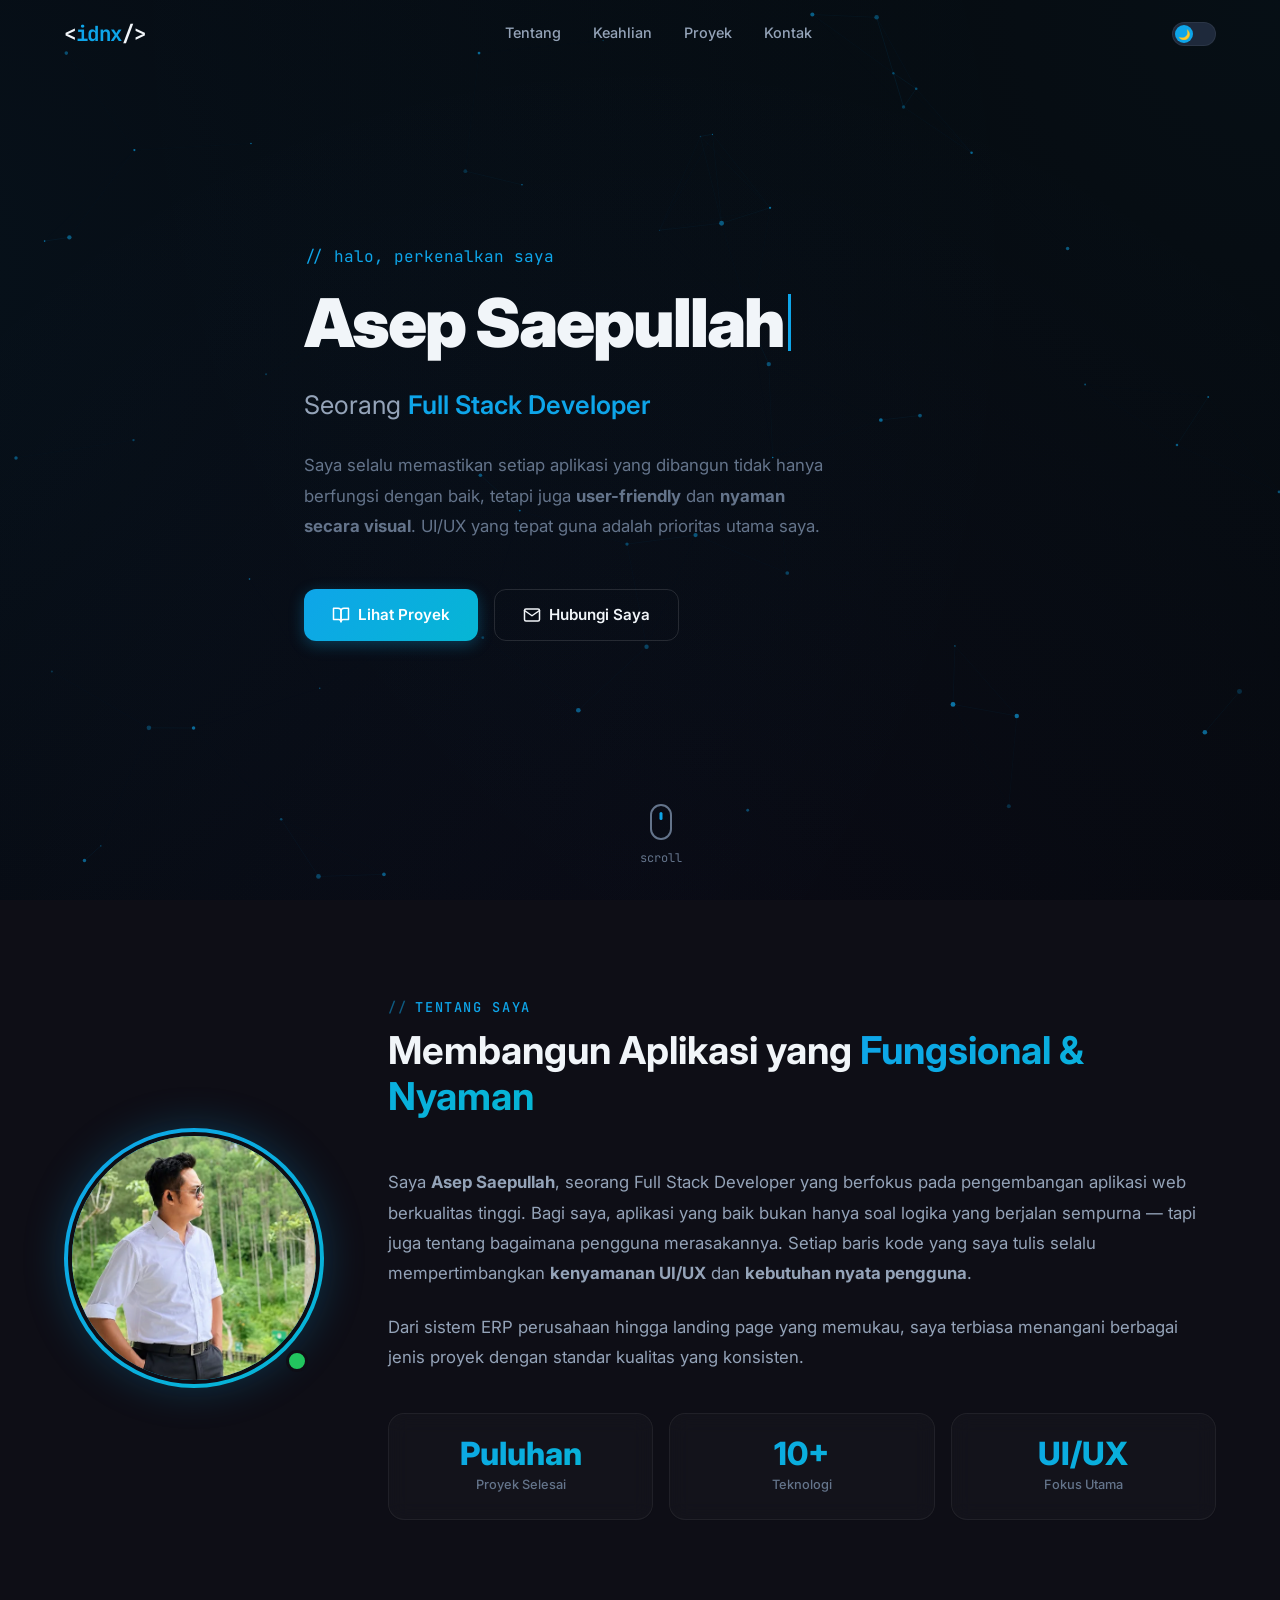
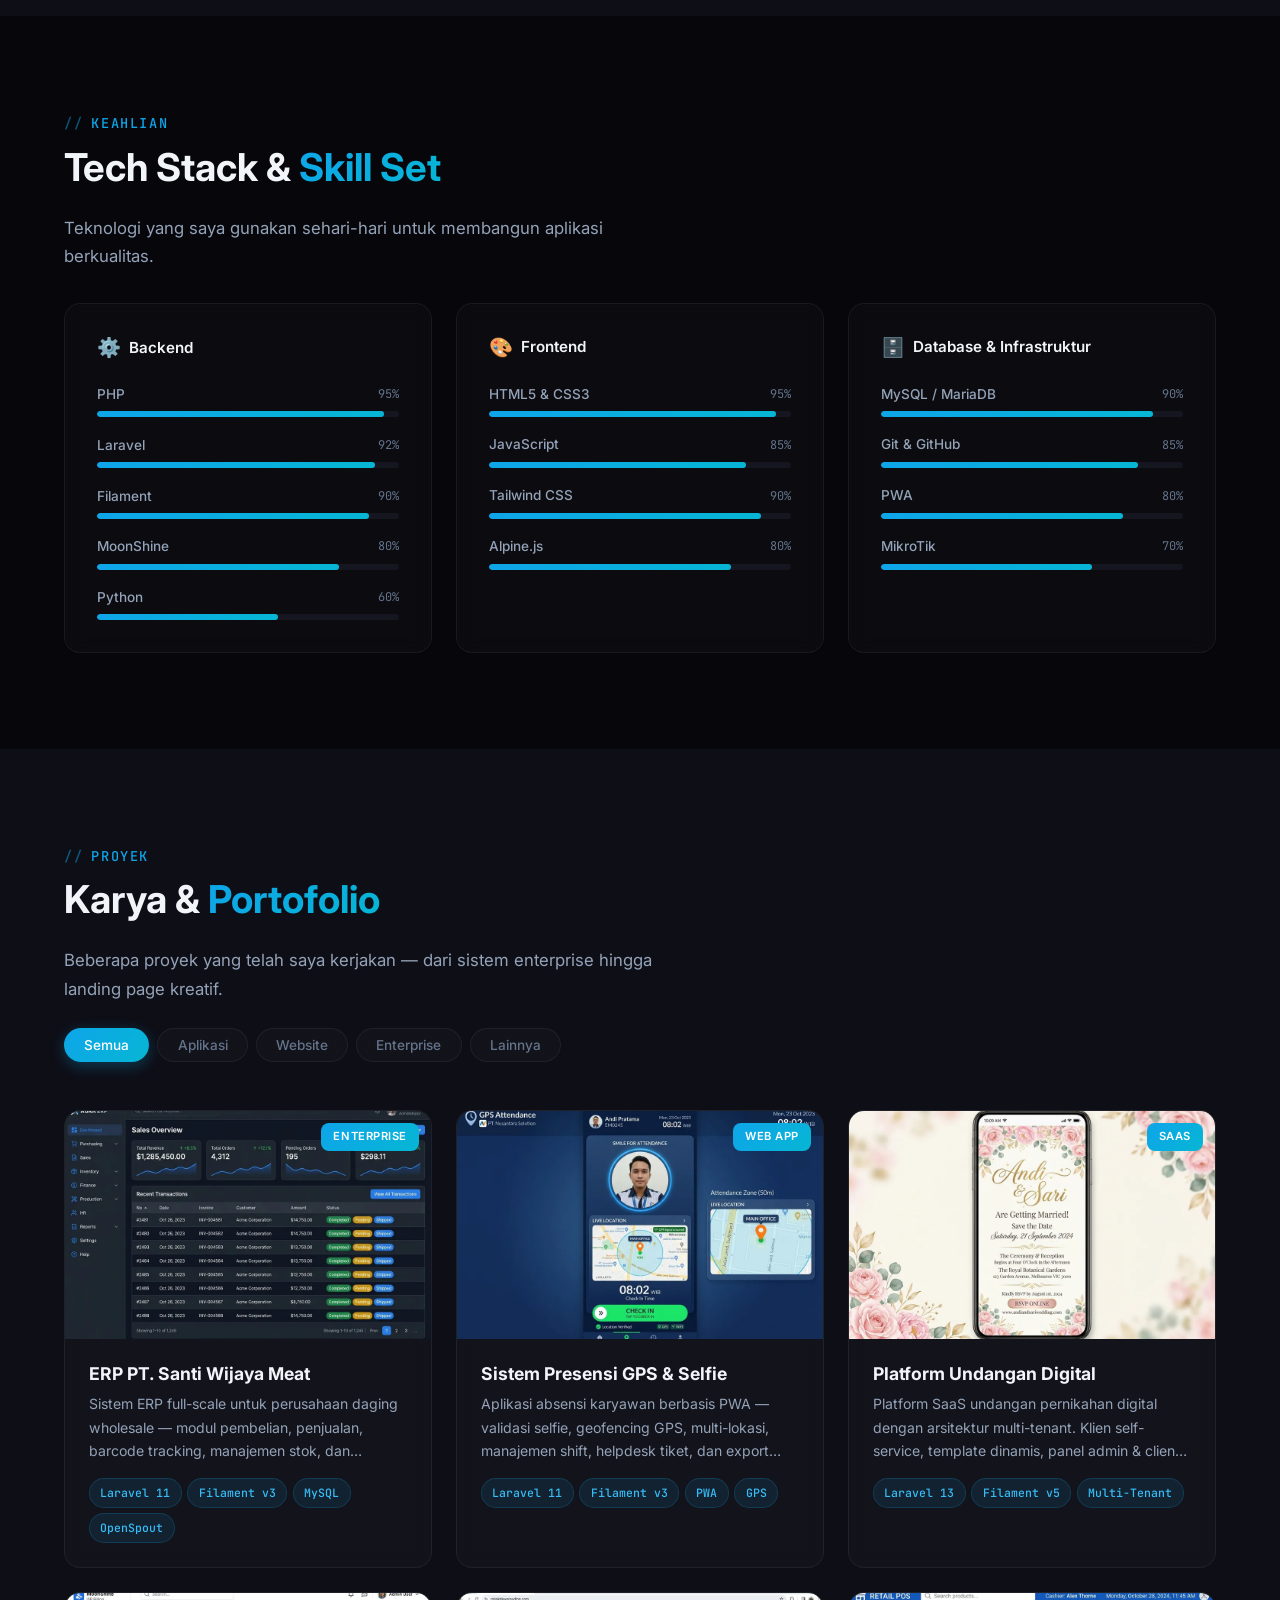
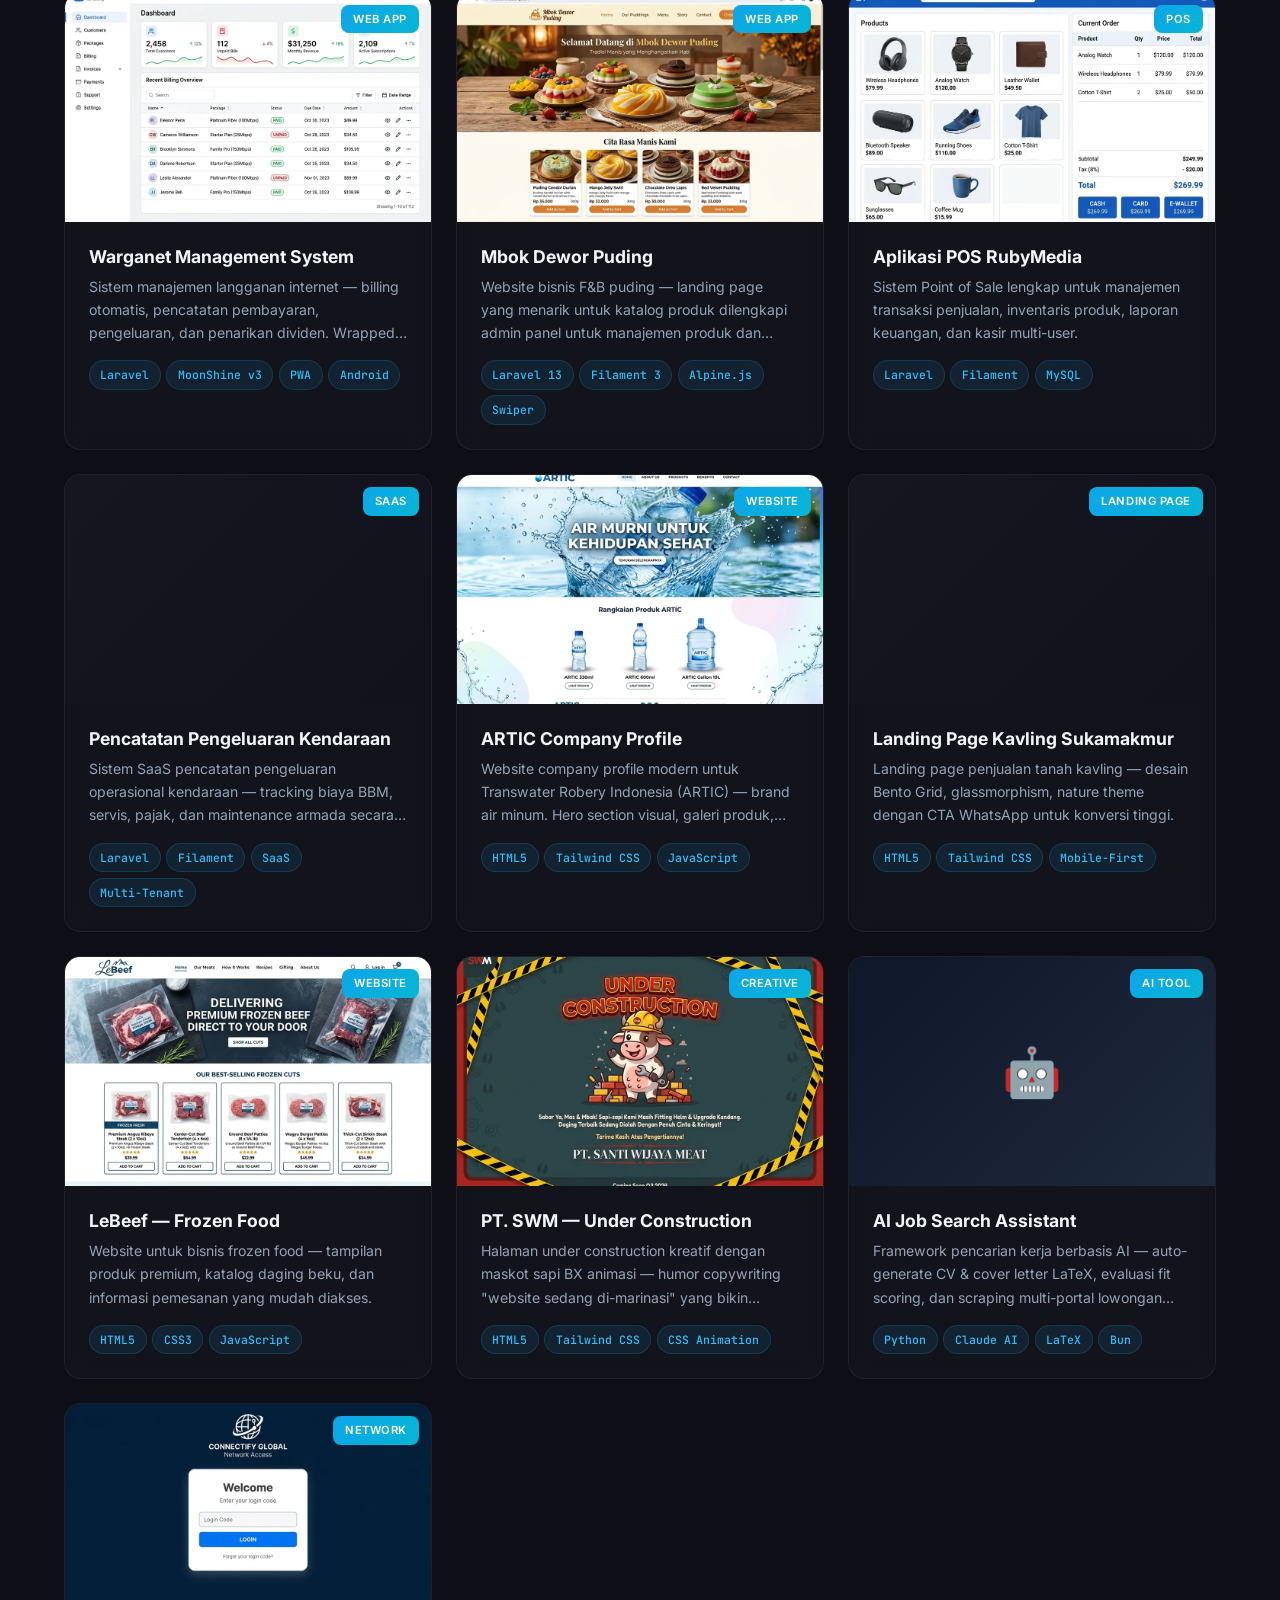
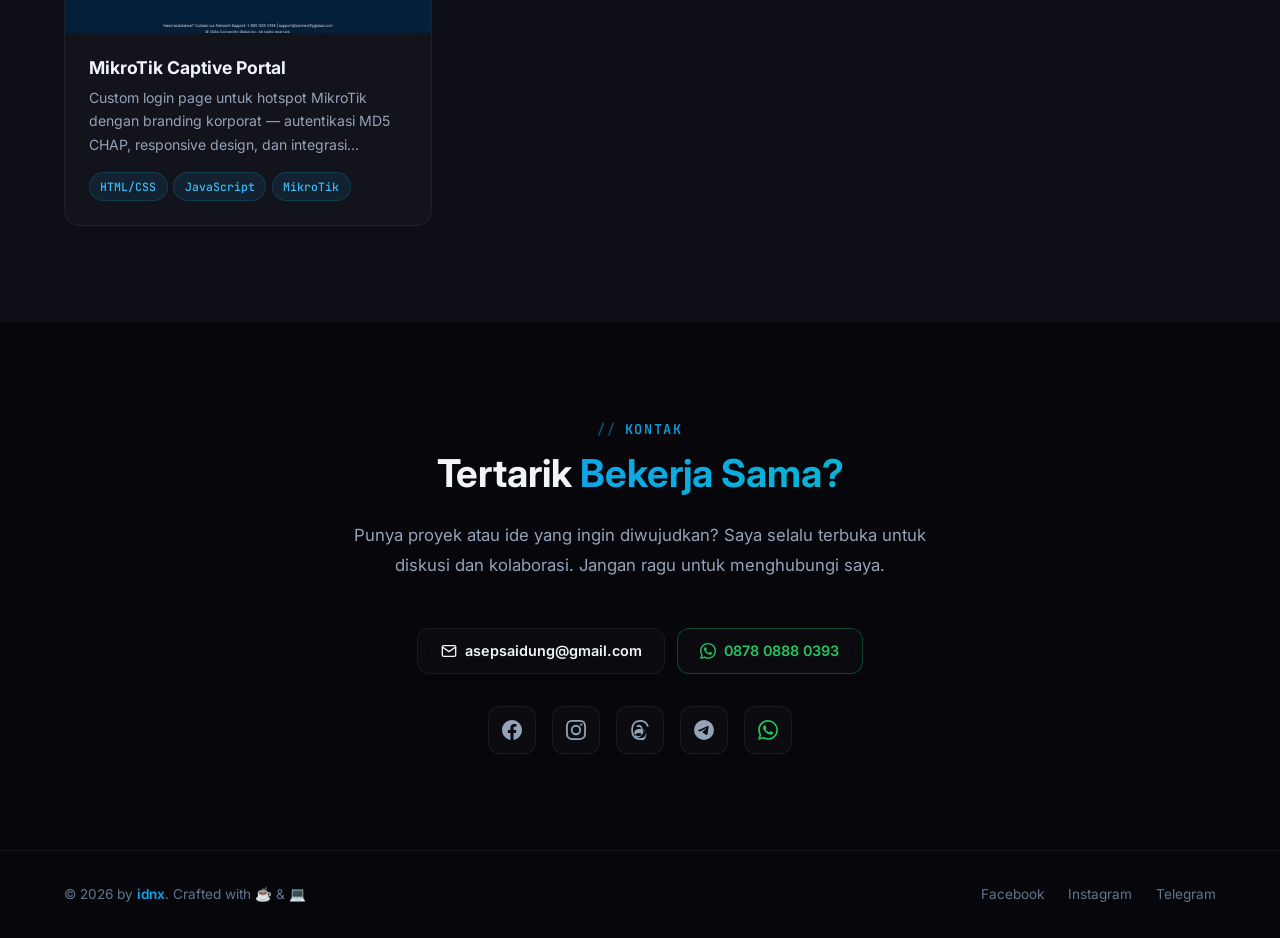
==== commit c7b0e5ab: "Optimize images, fix bugs, and improve SEO/accessibility - Convert project and profile images to res" ====
--- a/index.html
+++ b/index.html
@@ -13,14 +13,54 @@
   <meta property="og:url" content="https://saepullrock.tech">
   <link rel="canonical" href="https://saepullrock.tech">
   <link rel="icon" href="data:image/svg+xml,<svg xmlns='http://www.w3.org/2000/svg' viewBox='0 0 100 100'><text y='.9em' font-size='90'>⚡</text></svg>">
+  <meta name="theme-color" content="#06060b" media="(prefers-color-scheme: dark)">
+  <meta name="theme-color" content="#f8fafc" media="(prefers-color-scheme: light)">
+  <meta property="og:image" content="https://saepullrock.tech/assets/images/og-image.jpg">
+  <meta property="og:image:width" content="1200">
+  <meta property="og:image:height" content="630">
+  <meta property="og:locale" content="id_ID">
+  <meta name="twitter:card" content="summary_large_image">
+  <meta name="twitter:title" content="Asep Saepullah — Full Stack Developer">
+  <meta name="twitter:description" content="Membangun aplikasi web yang user-friendly dengan UI/UX terbaik.">
+  <meta name="twitter:image" content="https://saepullrock.tech/assets/images/og-image.jpg">
+  <script type="application/ld+json">
+  {
+    "@context": "https://schema.org",
+    "@type": "Person",
+    "name": "Asep Saepullah",
+    "jobTitle": "Full Stack Developer",
+    "url": "https://saepullrock.tech",
+    "image": "https://saepullrock.tech/assets/images/profile.webp",
+    "email": "mailto:asepsaidung@gmail.com",
+    "knowsAbout": ["PHP", "Laravel", "Filament", "JavaScript", "Tailwind CSS", "MySQL", "PWA"],
+    "sameAs": [
+      "https://facebook.com/saepullrock",
+      "https://instagram.com/asep_idung",
+      "https://threads.net/@asep_idung",
+      "https://t.me/saepullrock"
+    ]
+  }
+  </script>
+  <!-- Terapkan tema sebelum render agar tidak berkedip -->
+  <script>
+    (function () {
+      var t;
+      try { t = localStorage.getItem('theme'); } catch (e) {}
+      document.documentElement.setAttribute('data-theme', t === 'light' ? 'light' : 'dark');
+    })();
+  </script>
+  <link rel="preconnect" href="https://fonts.googleapis.com">
+  <link rel="preconnect" href="https://fonts.gstatic.com" crossorigin>
+  <link rel="stylesheet" href="https://fonts.googleapis.com/css2?family=Inter:wght@300;400;500;600;700;800;900&family=JetBrains+Mono:wght@400;500;700&display=swap">
   <link rel="stylesheet" href="css/style.css">
 </head>
 <body>
+  <a href="#tentang" class="skip-link">Lewati ke konten</a>
 
   <!-- ============ NAVBAR ============ -->
   <nav class="navbar" id="navbar">
     <div class="container navbar__inner">
-      <a href="#" class="navbar__logo">&lt;<span>idnx</span>/&gt;</a>
+      <a href="#hero" class="navbar__logo" aria-label="Kembali ke beranda">&lt;<span>idnx</span>/&gt;</a>
 
       <div class="navbar__links">
         <a href="#tentang" class="navbar__link">Tentang</a>
@@ -33,12 +73,12 @@
         <button class="theme-toggle" id="theme-toggle" aria-label="Toggle tema">
           <div class="theme-toggle__knob">
             <span class="theme-icon-dark">🌙</span>
-            <span class="theme-icon-light" style="display:none;">☀️</span>
+            <span class="theme-icon-light">☀️</span>
           </div>
         </button>
-        <div class="navbar__burger" id="navbar-burger" aria-label="Menu">
+        <button class="navbar__burger" id="navbar-burger" aria-label="Buka menu" aria-expanded="false" aria-controls="mobile-overlay">
           <span></span><span></span><span></span>
-        </div>
+        </button>
       </div>
     </div>
   </nav>
@@ -91,7 +131,7 @@
       <div class="about__grid reveal">
         <div class="about__photo-wrapper">
           <div class="about__photo-ring">
-            <img src="assets/images/profile.png" alt="Asep Saepullah" class="about__photo">
+            <img src="assets/images/profile.webp" alt="Asep Saepullah" class="about__photo" width="542" height="560" loading="lazy" decoding="async">
           </div>
           <div class="about__photo-dot"></div>
         </div>
@@ -279,7 +319,7 @@
         <!-- 1. Wijaya Meat ERP -->
         <div class="project-card reveal" data-category="enterprise">
           <div class="project-card__image">
-            <img src="assets/images/projects/swm_erp.png" alt="Wijaya Meat ERP">
+            <img src="assets/images/projects/swm_erp.webp" alt="Wijaya Meat ERP" width="960" height="644" loading="lazy" decoding="async">
             <span class="badge project-card__badge">Enterprise</span>
           </div>
           <div class="project-card__content">
@@ -297,7 +337,7 @@
         <!-- 2. Sistem Presensi GPS -->
         <div class="project-card reveal" data-category="aplikasi">
           <div class="project-card__image">
-            <img src="assets/images/projects/presensi.png" alt="Sistem Presensi GPS">
+            <img src="assets/images/projects/presensi.webp" alt="Sistem Presensi GPS" width="960" height="644" loading="lazy" decoding="async">
             <span class="badge project-card__badge">Web App</span>
           </div>
           <div class="project-card__content">
@@ -315,7 +355,7 @@
         <!-- 3. SaaS Undangan Digital -->
         <div class="project-card reveal" data-category="aplikasi">
           <div class="project-card__image">
-            <img src="assets/images/projects/invit.png" alt="SaaS Undangan Digital">
+            <img src="assets/images/projects/invit.webp" alt="SaaS Undangan Digital" width="960" height="644" loading="lazy" decoding="async">
             <span class="badge project-card__badge">SaaS</span>
           </div>
           <div class="project-card__content">
@@ -332,7 +372,7 @@
         <!-- 4. Warganet Management -->
         <div class="project-card reveal" data-category="aplikasi">
           <div class="project-card__image">
-            <img src="assets/images/projects/warganet.png" alt="Warganet Management">
+            <img src="assets/images/projects/warganet.webp" alt="Warganet Management" width="960" height="644" loading="lazy" decoding="async">
             <span class="badge project-card__badge">Web App</span>
           </div>
           <div class="project-card__content">
@@ -350,7 +390,7 @@
         <!-- 5. Mbok Dewor Puding -->
         <div class="project-card reveal" data-category="aplikasi">
           <div class="project-card__image">
-            <img src="assets/images/projects/pudding.png" alt="Mbok Dewor Puding">
+            <img src="assets/images/projects/pudding.webp" alt="Mbok Dewor Puding" width="960" height="644" loading="lazy" decoding="async">
             <span class="badge project-card__badge">Web App</span>
           </div>
           <div class="project-card__content">
@@ -368,7 +408,7 @@
         <!-- 6. POS RubyMedia -->
         <div class="project-card reveal" data-category="aplikasi">
           <div class="project-card__image">
-            <img src="assets/images/projects/pos_ruby.png" alt="POS RubyMedia">
+            <img src="assets/images/projects/pos_ruby.webp" alt="POS RubyMedia" width="960" height="644" loading="lazy" decoding="async">
             <span class="badge project-card__badge">POS</span>
           </div>
           <div class="project-card__content">
@@ -385,7 +425,7 @@
         <!-- 7. Pencatatan Kendaraan -->
         <div class="project-card reveal" data-category="enterprise">
           <div class="project-card__image">
-            <img src="assets/images/projects/kendaraan.png" alt="Pencatatan Kendaraan">
+            <img src="assets/images/projects/kendaraan.webp" alt="Pencatatan Kendaraan" width="960" height="644" loading="lazy" decoding="async">
             <span class="badge project-card__badge">SaaS</span>
           </div>
           <div class="project-card__content">
@@ -403,7 +443,7 @@
         <!-- 8. ARTIC Company Profile -->
         <div class="project-card reveal" data-category="website">
           <div class="project-card__image">
-            <img src="assets/images/projects/artic.png" alt="ARTIC Company Profile">
+            <img src="assets/images/projects/artic.webp" alt="ARTIC Company Profile" width="960" height="644" loading="lazy" decoding="async">
             <span class="badge project-card__badge">Website</span>
           </div>
           <div class="project-card__content">
@@ -420,7 +460,7 @@
         <!-- 9. Kavling Sukamakmur -->
         <div class="project-card reveal" data-category="website">
           <div class="project-card__image">
-            <img src="assets/images/projects/nanang.png" alt="Kavling Sukamakmur">
+            <img src="assets/images/projects/nanang.webp" alt="Kavling Sukamakmur" width="960" height="644" loading="lazy" decoding="async">
             <span class="badge project-card__badge">Landing Page</span>
           </div>
           <div class="project-card__content">
@@ -437,7 +477,7 @@
         <!-- 10. LeBeef -->
         <div class="project-card reveal" data-category="website">
           <div class="project-card__image">
-            <img src="assets/images/projects/leebeef.png" alt="LeBeef Frozen Food">
+            <img src="assets/images/projects/leebeef.webp" alt="LeBeef Frozen Food" width="960" height="644" loading="lazy" decoding="async">
             <span class="badge project-card__badge">Website</span>
           </div>
           <div class="project-card__content">
@@ -454,7 +494,7 @@
         <!-- 11. SWM Under Construction -->
         <div class="project-card reveal" data-category="website">
           <div class="project-card__image">
-            <img src="assets/images/projects/swm500.png" alt="SWM Under Construction">
+            <img src="assets/images/projects/swm500.webp" alt="SWM Under Construction" width="960" height="644" loading="lazy" decoding="async">
             <span class="badge project-card__badge">Creative</span>
           </div>
           <div class="project-card__content">
@@ -489,7 +529,7 @@
         <!-- 13. Hotspot Login -->
         <div class="project-card reveal" data-category="lainnya">
           <div class="project-card__image">
-            <img src="assets/images/projects/hotspot.png" alt="Hotspot Login Page">
+            <img src="assets/images/projects/hotspot.webp" alt="Hotspot Login Page" width="960" height="644" loading="lazy" decoding="async">
             <span class="badge project-card__badge">Network</span>
           </div>
           <div class="project-card__content">
@@ -556,7 +596,7 @@
   <!-- ============ FOOTER ============ -->
   <footer class="footer">
     <div class="container footer__inner">
-      <p class="footer__copy">© 2026 by <a href="#">idnx</a>. Crafted with ☕ & 💻</p>
+      <p class="footer__copy">© <span id="year">2026</span> by <a href="#hero">idnx</a>. Crafted with ☕ & 💻</p>
       <div class="footer__links">
         <a href="https://facebook.com/saepullrock" target="_blank" rel="noopener" class="footer__link">Facebook</a>
         <a href="https://instagram.com/asep_idung" target="_blank" rel="noopener" class="footer__link">Instagram</a>
@@ -570,6 +610,6 @@
     <svg width="20" height="20" viewBox="0 0 24 24" fill="none" stroke="currentColor" stroke-width="2.5" stroke-linecap="round" stroke-linejoin="round"><polyline points="18 15 12 9 6 15"/></svg>
   </button>
 
-  <script src="js/main.js"></script>
+  <script src="js/main.js" defer></script>
 </body>
 </html>
--- a/css/style.css
+++ b/css/style.css
@@ -3,8 +3,7 @@
    Asep Saepullah | saepullrock.tech
    ======================================== */
 
-/* ---- Google Fonts ---- */
-@import url('https://fonts.googleapis.com/css2?family=Inter:wght@300;400;500;600;700;800;900&family=JetBrains+Mono:wght@400;500;700&display=swap');
+/* Google Fonts dimuat lewat <link> di index.html (lebih cepat dari @import) */
 
 /* ---- Custom Properties ---- */
 :root {
@@ -432,6 +431,10 @@
   transform: translateX(20px);
 }
 
+.theme-icon-light { display: none; }
+[data-theme="light"] .theme-icon-light { display: inline; }
+[data-theme="light"] .theme-icon-dark { display: none; }
+
 /* Mobile Menu */
 .navbar__burger {
   display: none;
@@ -440,6 +443,7 @@
   width: 28px;
   cursor: pointer;
   z-index: calc(var(--z-nav) + 2);
+  padding: 6px 0;
 }
 
 .navbar__burger span {
@@ -473,6 +477,10 @@
   position: relative;
   overflow: hidden;
   padding-top: 80px;
+}
+
+@supports (min-height: 100svh) {
+  .hero { min-height: 100svh; }
 }
 
 .hero__canvas {
@@ -540,7 +548,7 @@
   color: var(--text-secondary);
   margin-bottom: var(--space-lg);
   opacity: 0;
-  animation: fadeInUp 0.6s var(--ease) 1.8s forwards;
+  animation: fadeInUp 0.6s var(--ease) 1.1s forwards;
 }
 
 .hero__title span {
@@ -555,7 +563,7 @@
   margin-bottom: var(--space-2xl);
   max-width: 540px;
   opacity: 0;
-  animation: fadeInUp 0.6s var(--ease) 2.2s forwards;
+  animation: fadeInUp 0.6s var(--ease) 1.3s forwards;
 }
 
 .hero__actions {
@@ -563,7 +571,7 @@
   flex-wrap: wrap;
   gap: var(--space-md);
   opacity: 0;
-  animation: fadeInUp 0.6s var(--ease) 2.6s forwards;
+  animation: fadeInUp 0.6s var(--ease) 1.5s forwards;
 }
 
 .hero__scroll-hint {
@@ -579,7 +587,7 @@
   font-size: 0.75rem;
   font-family: var(--font-mono);
   opacity: 0;
-  animation: fadeInUp 0.6s var(--ease) 3s forwards;
+  animation: fadeInUp 0.6s var(--ease) 1.9s forwards;
 }
 
 .hero__scroll-hint .mouse {
@@ -1293,3 +1301,35 @@
   outline: 2px solid var(--accent);
   outline-offset: 2px;
 }
+
+/* ---- Skip link ---- */
+.skip-link {
+  position: absolute;
+  left: 1rem;
+  top: -100px;
+  z-index: calc(var(--z-modal) + 1);
+  padding: 0.6rem 1rem;
+  border-radius: var(--radius-sm);
+  background: var(--accent);
+  color: #fff;
+  font-weight: 600;
+}
+
+.skip-link:focus { top: 1rem; color: #fff; }
+
+/* ---- Reduced motion ---- */
+@media (prefers-reduced-motion: reduce) {
+  html { scroll-behavior: auto; }
+
+  *,
+  *::before,
+  *::after {
+    animation-duration: 0.01ms !important;
+    animation-iteration-count: 1 !important;
+    animation-delay: 0ms !important;
+    transition-duration: 0.01ms !important;
+    transition-delay: 0ms !important;
+  }
+
+  .reveal { opacity: 1; transform: none; }
+}
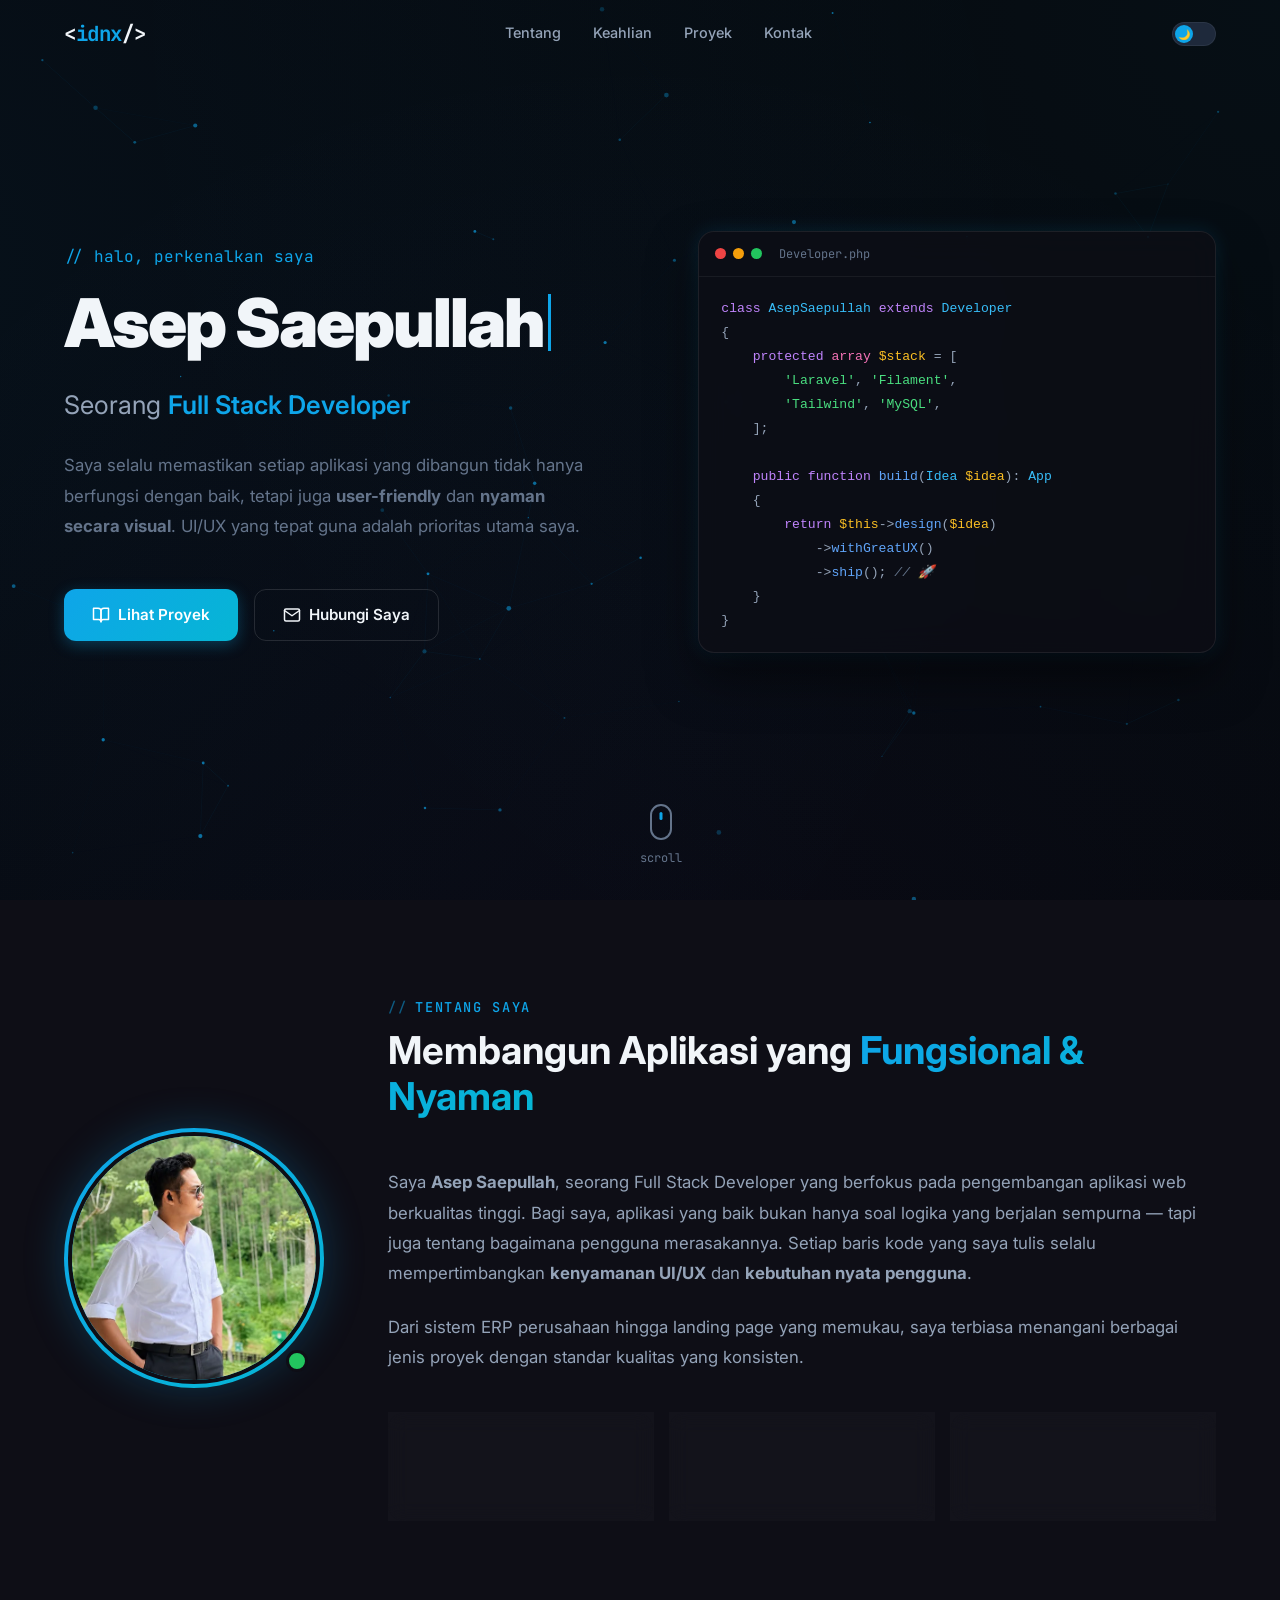
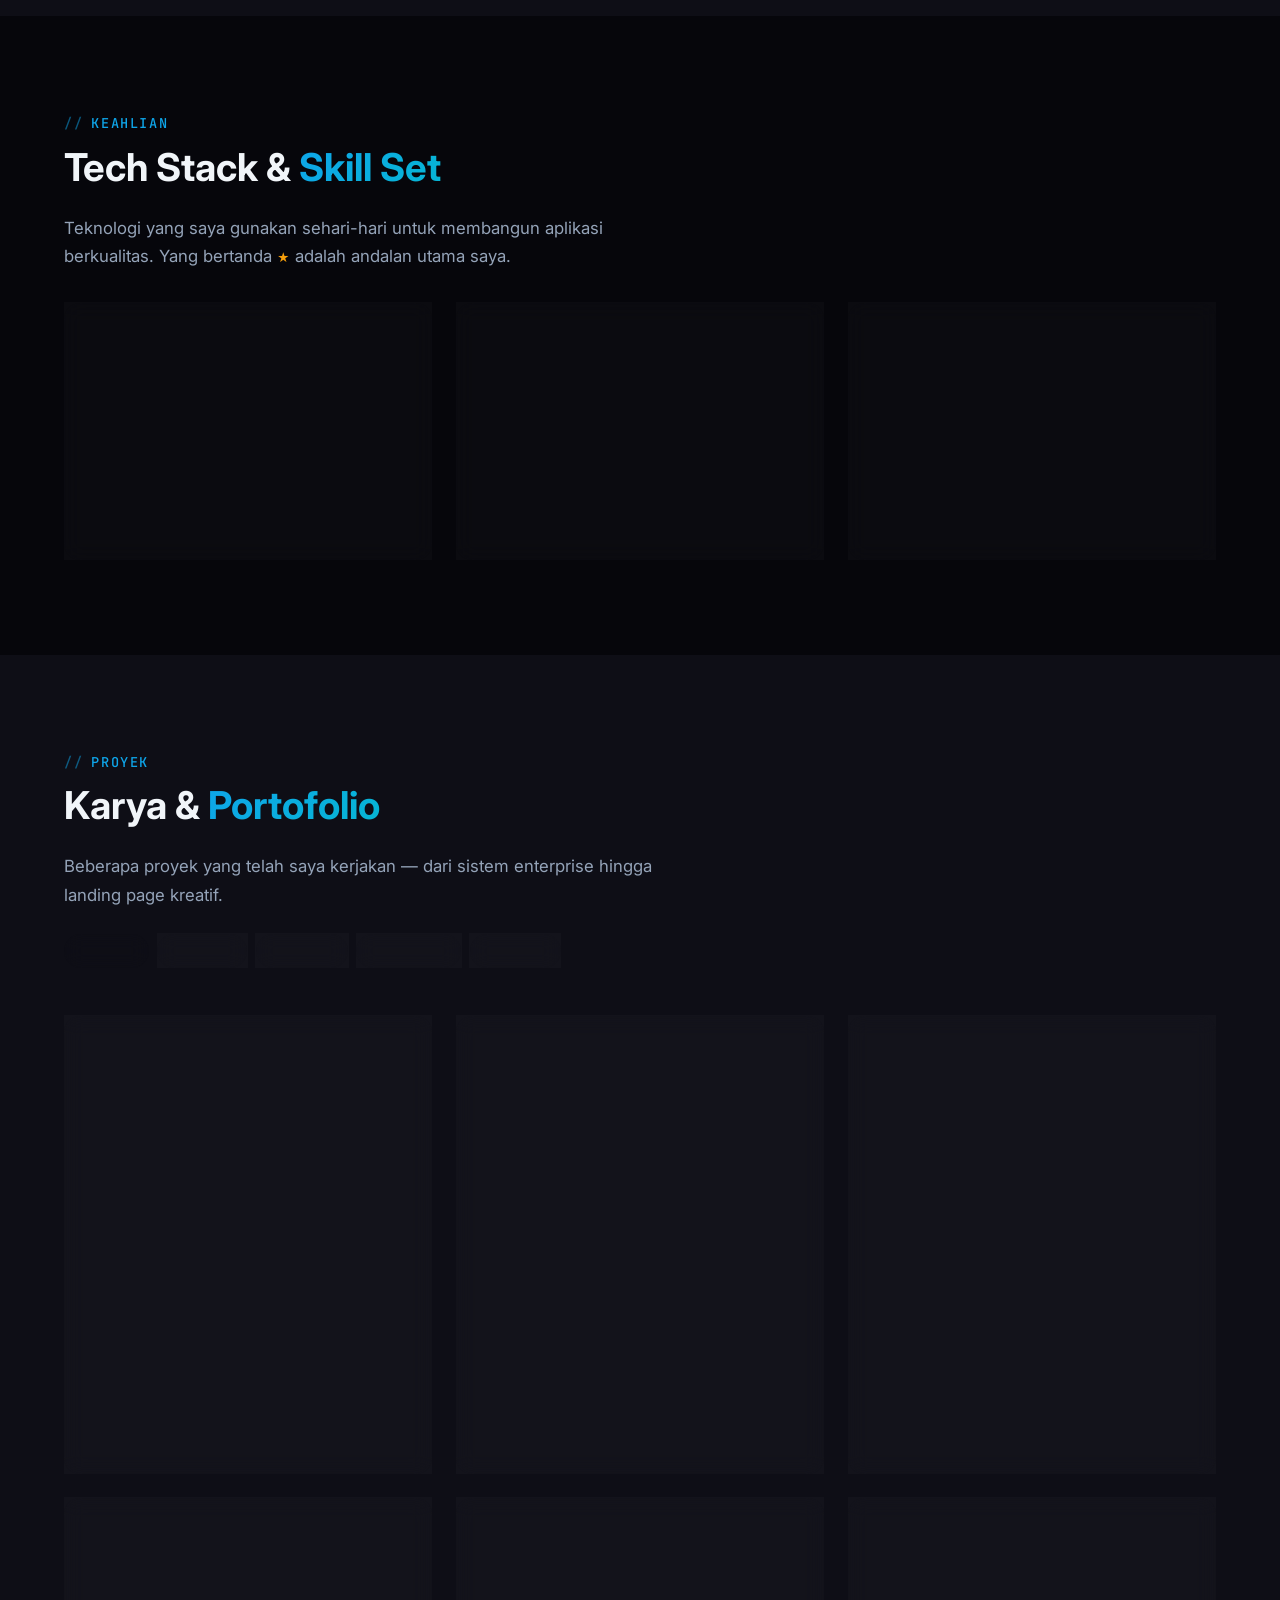
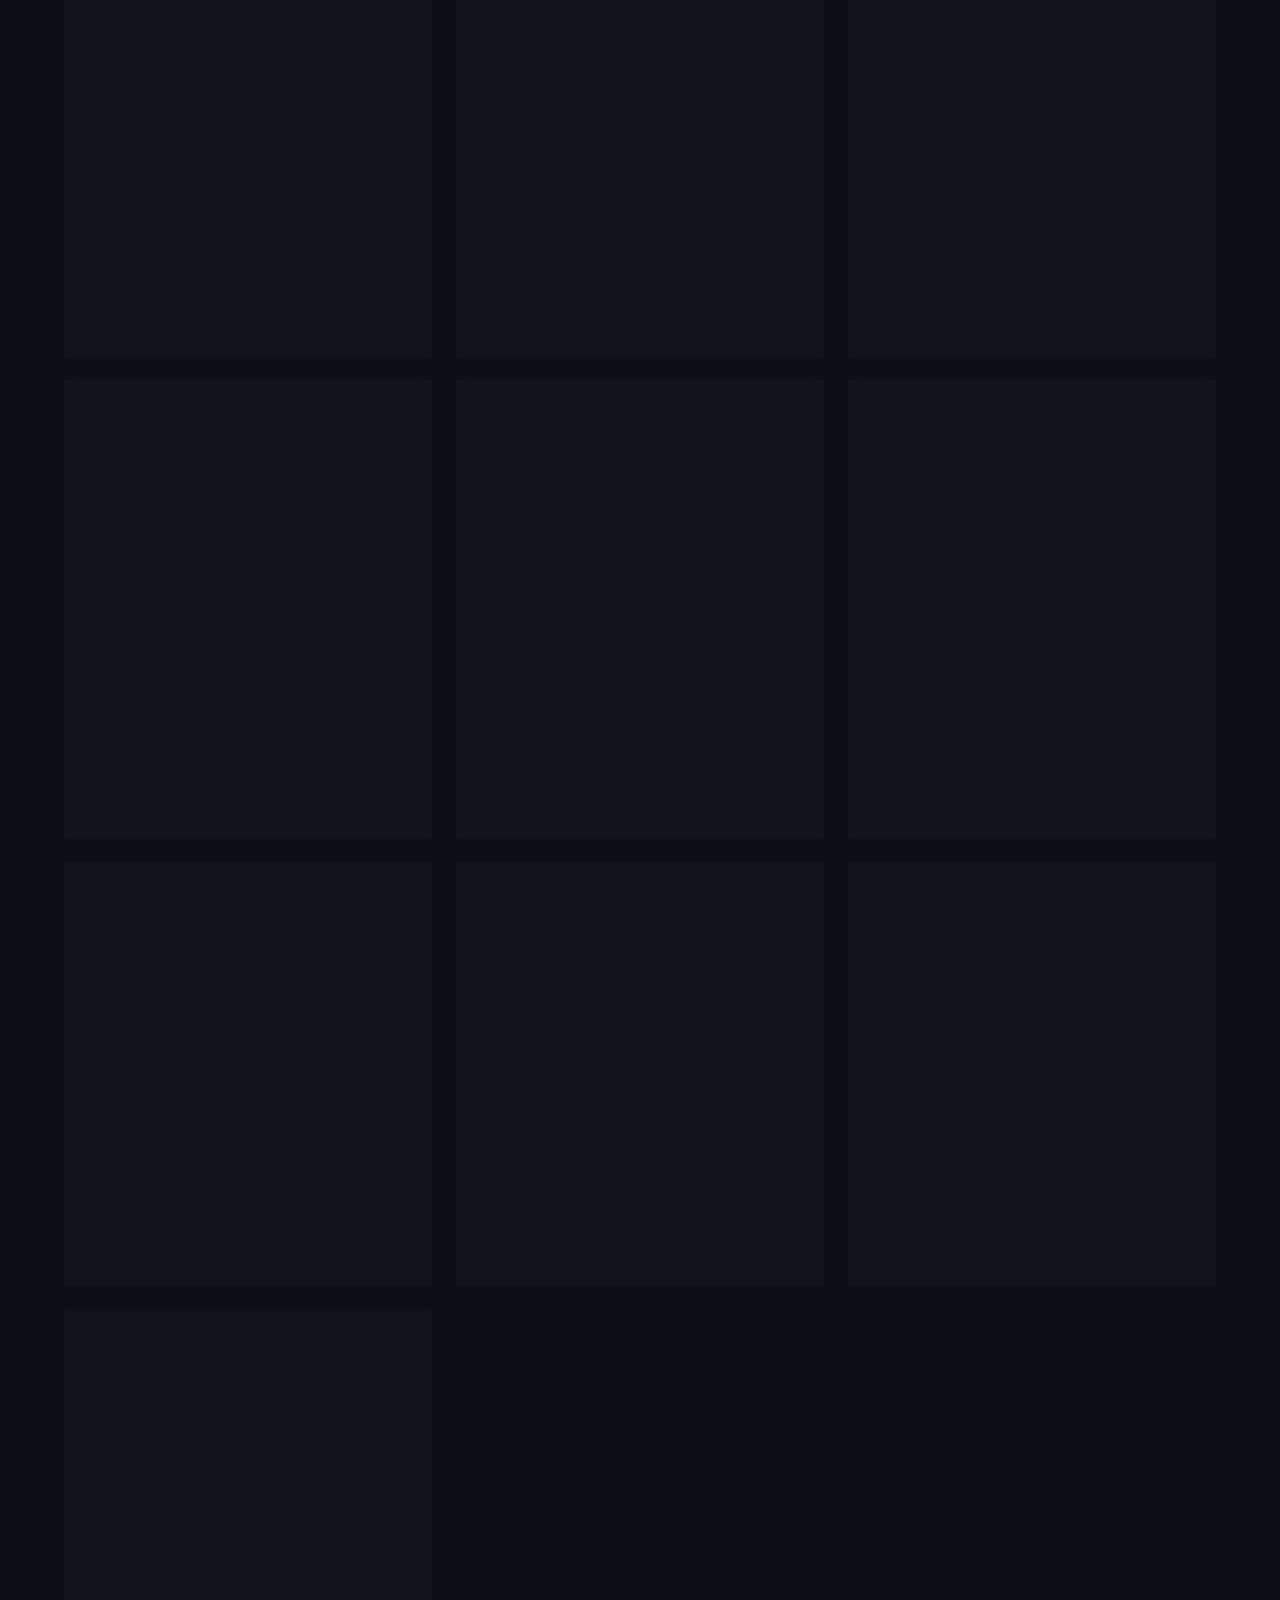
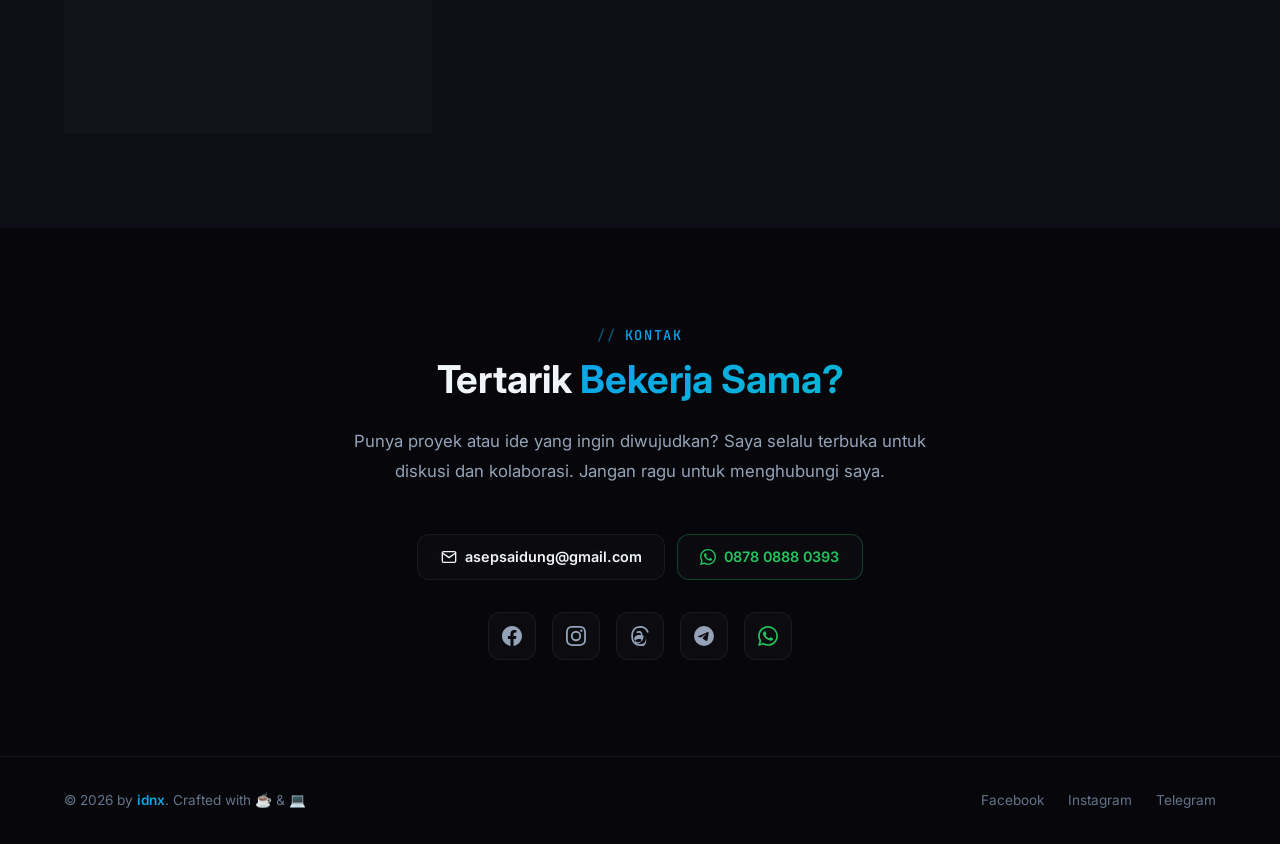
==== commit 1b0ee26b: "Redesign skills, add project detail modal and hero code window - Replace percentage skill bars with " ====
--- a/index.html
+++ b/index.html
@@ -98,6 +98,7 @@
     <canvas class="hero__canvas" id="particle-canvas"></canvas>
     <div class="hero__mesh"></div>
     <div class="container hero__content">
+      <div class="hero__text">
       <p class="hero__greeting font-mono">// halo, perkenalkan saya</p>
       <h1 class="hero__name">
         <span id="typing-name" data-text="Asep Saepullah"></span><span class="cursor" id="typing-cursor"></span>
@@ -118,6 +119,30 @@
           Hubungi Saya
         </a>
       </div>
+      </div>
+
+      <div class="hero__visual" aria-hidden="true">
+        <div class="code-window">
+          <div class="code-window__bar">
+            <span class="code-window__dot"></span><span class="code-window__dot"></span><span class="code-window__dot"></span>
+            <span class="code-window__file">Developer.php</span>
+          </div>
+<pre class="code-window__body"><code><span class="tk-k">class</span> <span class="tk-c">AsepSaepullah</span> <span class="tk-k">extends</span> <span class="tk-c">Developer</span>
+{
+    <span class="tk-k">protected</span> <span class="tk-t">array</span> <span class="tk-v">$stack</span> = [
+        <span class="tk-s">'Laravel'</span>, <span class="tk-s">'Filament'</span>,
+        <span class="tk-s">'Tailwind'</span>, <span class="tk-s">'MySQL'</span>,
+    ];
+
+    <span class="tk-k">public function</span> <span class="tk-f">build</span>(<span class="tk-c">Idea</span> <span class="tk-v">$idea</span>): <span class="tk-c">App</span>
+    {
+        <span class="tk-k">return</span> <span class="tk-v">$this</span>-&gt;<span class="tk-f">design</span>(<span class="tk-v">$idea</span>)
+            -&gt;<span class="tk-f">withGreatUX</span>()
+            -&gt;<span class="tk-f">ship</span>(); <span class="tk-m">// 🚀</span>
+    }
+}</code></pre>
+        </div>
+      </div>
     </div>
     <div class="hero__scroll-hint">
       <div class="mouse"></div>
@@ -177,120 +202,41 @@
       <div class="reveal">
         <p class="section-label">Keahlian</p>
         <h2 class="section-title">Tech Stack & <span class="gradient-text">Skill Set</span></h2>
-        <p class="section-desc">Teknologi yang saya gunakan sehari-hari untuk membangun aplikasi berkualitas.</p>
-      </div>
-
-      <div class="skills__grid" style="margin-top: 2rem;">
-        <!-- Backend -->
+        <p class="section-desc">Teknologi yang saya gunakan sehari-hari untuk membangun aplikasi berkualitas. Yang bertanda <span class="tech__star tech__star--inline" aria-hidden="true">★</span> adalah andalan utama saya.</p>
+      </div>
+
+      <div class="skills__grid">
         <div class="skill-group reveal reveal-delay-1">
           <h3 class="skill-group__title"><span class="icon">⚙️</span> Backend</h3>
-          <div class="skill-group__items">
-            <div class="skill-item">
-              <div class="skill-item__header">
-                <span class="skill-item__name">PHP</span>
-                <span class="skill-item__level">95%</span>
-              </div>
-              <div class="skill-item__bar"><div class="skill-item__fill" data-width="95%"></div></div>
-            </div>
-            <div class="skill-item">
-              <div class="skill-item__header">
-                <span class="skill-item__name">Laravel</span>
-                <span class="skill-item__level">92%</span>
-              </div>
-              <div class="skill-item__bar"><div class="skill-item__fill" data-width="92%"></div></div>
-            </div>
-            <div class="skill-item">
-              <div class="skill-item__header">
-                <span class="skill-item__name">Filament</span>
-                <span class="skill-item__level">90%</span>
-              </div>
-              <div class="skill-item__bar"><div class="skill-item__fill" data-width="90%"></div></div>
-            </div>
-            <div class="skill-item">
-              <div class="skill-item__header">
-                <span class="skill-item__name">MoonShine</span>
-                <span class="skill-item__level">80%</span>
-              </div>
-              <div class="skill-item__bar"><div class="skill-item__fill" data-width="80%"></div></div>
-            </div>
-            <div class="skill-item">
-              <div class="skill-item__header">
-                <span class="skill-item__name">Python</span>
-                <span class="skill-item__level">60%</span>
-              </div>
-              <div class="skill-item__bar"><div class="skill-item__fill" data-width="60%"></div></div>
-            </div>
-          </div>
-        </div>
-
-        <!-- Frontend -->
+          <ul class="tech-list">
+            <li class="tech tech--core" style="--brand:#777BB4"><svg viewBox="0 0 24 24" aria-hidden="true"><path d="M7.01 10.207h-.944l-.515 2.648h.838c.556 0 .97-.105 1.242-.314.272-.21.455-.559.55-1.049.092-.47.05-.802-.124-.995-.175-.193-.523-.29-1.047-.29zM12 5.688C5.373 5.688 0 8.514 0 12s5.373 6.313 12 6.313S24 15.486 24 12c0-3.486-5.373-6.312-12-6.312zm-3.26 7.451c-.261.25-.575.438-.917.551-.336.108-.765.164-1.285.164H5.357l-.327 1.681H3.652l1.23-6.326h2.65c.797 0 1.378.209 1.744.628.366.418.476 1.002.33 1.752a2.836 2.836 0 0 1-.305.847c-.143.255-.33.49-.561.703zm4.024.715l.543-2.799c.063-.318.039-.536-.068-.651-.107-.116-.336-.174-.687-.174H11.46l-.704 3.625H9.388l1.23-6.327h1.367l-.327 1.682h1.218c.767 0 1.295.134 1.586.401s.378.7.263 1.299l-.572 2.944h-1.389zm7.597-2.265a2.782 2.782 0 0 1-.305.847c-.143.255-.33.49-.561.703a2.44 2.44 0 0 1-.917.551c-.336.108-.765.164-1.286.164h-1.18l-.327 1.682h-1.378l1.23-6.326h2.649c.797 0 1.378.209 1.744.628.366.417.477 1.001.331 1.751zM17.766 10.207h-.943l-.516 2.648h.838c.557 0 .971-.105 1.242-.314.272-.21.455-.559.551-1.049.092-.47.049-.802-.125-.995s-.524-.29-1.047-.29z"/></svg><span class="tech__name">PHP</span><span class="tech__star" title="Paling sering dipakai" aria-label="Paling sering dipakai">★</span></li>
+            <li class="tech tech--core" style="--brand:#FF2D20"><svg viewBox="0 0 24 24" aria-hidden="true"><path d="M23.642 5.43a.364.364 0 01.014.1v5.149c0 .135-.073.26-.189.326l-4.323 2.49v4.934a.378.378 0 01-.188.326L9.93 23.949a.316.316 0 01-.066.027c-.008.002-.016.008-.024.01a.348.348 0 01-.192 0c-.011-.002-.02-.008-.03-.012-.02-.008-.042-.014-.062-.025L.533 18.755a.376.376 0 01-.189-.326V2.974c0-.033.005-.066.014-.098.003-.012.01-.02.014-.032a.369.369 0 01.023-.058c.004-.013.015-.022.023-.033l.033-.045c.012-.01.025-.018.037-.027.014-.012.027-.024.041-.034H.53L5.043.05a.375.375 0 01.375 0L9.93 2.647h.002c.015.01.027.021.04.033l.038.027c.013.014.02.03.033.045.008.011.02.021.025.033.01.02.017.038.024.058.003.011.01.021.013.032.01.031.014.064.014.098v9.652l3.76-2.164V5.527c0-.033.004-.066.013-.098.003-.01.01-.02.013-.032a.487.487 0 01.024-.059c.007-.012.018-.02.025-.033.012-.015.021-.03.033-.043.012-.012.025-.02.037-.028.014-.01.026-.023.041-.032h.001l4.513-2.598a.375.375 0 01.375 0l4.513 2.598c.016.01.027.021.042.031.012.01.025.018.036.028.013.014.022.03.034.044.008.012.019.021.024.033.011.02.018.04.024.06.006.01.012.021.015.032zm-.74 5.032V6.179l-1.578.908-2.182 1.256v4.283zm-4.51 7.75v-4.287l-2.147 1.225-6.126 3.498v4.325zM1.093 3.624v14.588l8.273 4.761v-4.325l-4.322-2.445-.002-.003H5.04c-.014-.01-.025-.021-.04-.031-.011-.01-.024-.018-.035-.027l-.001-.002c-.013-.012-.021-.025-.031-.04-.01-.011-.021-.022-.028-.036h-.002c-.008-.014-.013-.031-.02-.047-.006-.016-.014-.027-.018-.043a.49.49 0 01-.008-.057c-.002-.014-.006-.027-.006-.041V5.789l-2.18-1.257zM5.23.81L1.47 2.974l3.76 2.164 3.758-2.164zm1.956 13.505l2.182-1.256V3.624l-1.58.91-2.182 1.255v9.435zm11.581-10.95l-3.76 2.163 3.76 2.163 3.759-2.164zm-.376 4.978L16.21 7.087 14.63 6.18v4.283l2.182 1.256 1.58.908zm-8.65 9.654l5.514-3.148 2.756-1.572-3.757-2.163-4.323 2.489-3.941 2.27z"/></svg><span class="tech__name">Laravel</span><span class="tech__star" title="Paling sering dipakai" aria-label="Paling sering dipakai">★</span></li>
+            <li class="tech tech--core" style="--brand:#FDAE4B"><svg viewBox="0 0 24 24" aria-hidden="true"><path d="M2.074 9.603c-.404 0-.866.122-1.128.596-.086.15-.151.336-.197.558l-.084.41H.149l-.149.71h.515c-.17.812-.337 1.623-.506 2.435h.925c.172-.811.34-1.624.508-2.436h.849l.149-.71h-.888l.058-.295a.664.664 0 0 1 .18-.364c.1-.086.229-.13.36-.122.173.003.344.044.5.12l.224-.757a2.173 2.173 0 0 0-.8-.145Zm3.865.007-.944.082c-.319 1.54-.64 3.08-.962 4.62h.928c.021-.104.491-2.381.978-4.702Zm-2.046.022c-.288-.01-.605.136-.654.473-.13.663.559.652.874.481.115-.064.19-.188.227-.37.054-.21-.027-.584-.447-.584Zm19.43.347-.95.167-.213 1.02h-.5l-.15.71h.503c-.091.448-.185.895-.279 1.342-.056.267-.05.488.02.662.13.348.483.517.961.517.127-.003.473-.031.664-.151l.1-.772a.818.818 0 0 1-.46.154c-.42 0-.37-.409-.326-.617l.235-1.135h.923l.149-.71h-.925s.074-.348.248-1.187zM7.542 11.08c-.562.001-1.147.192-1.204.211l-.146.825c.2-.087.66-.264 1.077-.264a.93.93 0 0 1 .357.058.336.336 0 0 1 .217.411c-.902.148-1.15.172-1.342.238-.38.116-.665.375-.728.762-.084.389.03.726.292.918a.809.809 0 0 0 .493.147c.402.008.714-.216.9-.495h.072l-.04.42h.8c.143-.661.28-1.324.416-1.987.056-.256.047-.476-.028-.662-.197-.485-.735-.582-1.136-.582Zm3.958 0c-.142 0-.28.025-.41.076-.258.1-.482.273-.644.498h-.08l.067-.536-.783.047c-.215 1.049-.436 2.097-.655 3.145h.929l.133-.65c.095-.438.183-.878.273-1.317.301-.357.501-.406.646-.406.335 0 .34.33.278.627-.077.365-.15.731-.225 1.097-.044.217-.088.434-.134.65h.925c.77-3.66-.303 1.396.417-1.998.053-.064.117-.116.175-.174.108-.099.266-.203.447-.203.328 0 .343.317.279.628l-.36 1.746h.928c.135-.673.278-1.345.419-2.017.08-.368.054-.661-.074-.882-.128-.22-.35-.331-.668-.331-.142 0-.28.026-.412.077a1.492 1.492 0 0 0-.658.51h-.068a.708.708 0 0 0-.204-.404c-.13-.122-.31-.183-.541-.183Zm4.752 0c-.29 0-.547.063-.773.188-.633.352-.825 1.049-.878 1.324-.087.437-.114 1.182.57 1.581.25.146.56.22.932.22.428 0 .825-.103.978-.196l.124-.8c-.089.05-.186.091-.292.124-.464.144-1.192.182-1.404-.304a.706.706 0 0 1-.053-.313l.001-.012h1.9c.048-.12.073-.249.109-.373.07-.287.07-.54-.003-.756a.9.9 0 0 0-.416-.503c-.205-.12-.47-.18-.795-.18zm3.956 0c-.147 0-.288.025-.424.076a1.41 1.41 0 0 0-.654.498h-.076l.064-.536-.782.047c-.088.426-.292 1.421-.655 3.145h.928c.136-.656.273-1.311.407-1.967a2.03 2.03 0 0 1 .203-.208.95.95 0 0 1 .218-.144c.168-.08.476-.097.556.117.044.115.045.267.004.456l-.36 1.746h.928l.138-.654c.093-.455.188-.909.284-1.363.124-.59.004-1.213-.779-1.213zm-16.63.08-.453.016-.058.212a.08.08 0 0 0 .03.074l.314.219-.366.024c-.03.002-.053.026-.06.058l-.03.137a.08.08 0 0 0 .03.074l.314.218-.366.024c-.03.002-.053.026-.06.058l-.029.135a.08.08 0 0 0 .03.075l.314.218-.367.025c-.028.002-.053.025-.06.057-.011.046-.02.092-.029.138a.08.08 0 0 0 .03.073l.314.218-.366.025c-.03.002-.053.025-.06.058l-.03.137a.08.08 0 0 0 .032.073l.313.22-.367.023c-.028.002-.053.025-.06.057l-.127.504h.41l.065-.274.513-.045c.03-.002.054-.025.06-.058l.03-.136a.08.08 0 0 0-.031-.074l-.314-.219.367-.024c.029-.002.053-.026.06-.058.011-.045.019-.091.028-.136a.08.08 0 0 0-.03-.074l-.313-.219.366-.025c.03 0 .054-.025.06-.057l.03-.137a.08.08 0 0 0-.03-.074l-.315-.218.367-.025c.029-.002.053-.025.06-.057l.028-.128v-.009a.08.08 0 0 0-.03-.074l-.313-.218.367-.024c.029-.002.053-.025.06-.057l.028-.128v-.01a.08.08 0 0 0-.03-.073l-.415-.292Zm12.693.585c.168 0 .286.07.357.208a.67.67 0 0 1 .057.398l-1.122.024.01-.028c.122-.368.392-.6.698-.602zM7.728 12.75l-.105.504c-.173.256-.409.405-.633.408-.099.004-.359-.054-.305-.368a.374.374 0 0 1 .252-.286c.234-.089.519-.113.685-.196a.691.691 0 0 0 .106-.062Z"/></svg><span class="tech__name">Filament</span><span class="tech__star" title="Paling sering dipakai" aria-label="Paling sering dipakai">★</span></li>
+            <li class="tech" style="--brand:#a78bfa"><svg viewBox="0 0 24 24" aria-hidden="true" fill="none" stroke="currentColor" stroke-width="2" stroke-linecap="round" stroke-linejoin="round"><path d="M21 12.79A9 9 0 1 1 11.21 3 7 7 0 0 0 21 12.79z"/></svg><span class="tech__name">MoonShine</span></li>
+            <li class="tech" style="--brand:#3776AB"><svg viewBox="0 0 24 24" aria-hidden="true"><path d="M14.25.18l.9.2.73.26.59.3.45.32.34.34.25.34.16.33.1.3.04.26.02.2-.01.13V8.5l-.05.63-.13.55-.21.46-.26.38-.3.31-.33.25-.35.19-.35.14-.33.1-.3.07-.26.04-.21.02H8.77l-.69.05-.59.14-.5.22-.41.27-.33.32-.27.35-.2.36-.15.37-.1.35-.07.32-.04.27-.02.21v3.06H3.17l-.21-.03-.28-.07-.32-.12-.35-.18-.36-.26-.36-.36-.35-.46-.32-.59-.28-.73-.21-.88-.14-1.05-.05-1.23.06-1.22.16-1.04.24-.87.32-.71.36-.57.4-.44.42-.33.42-.24.4-.16.36-.1.32-.05.24-.01h.16l.06.01h8.16v-.83H6.18l-.01-2.75-.02-.37.05-.34.11-.31.17-.28.25-.26.31-.23.38-.2.44-.18.51-.15.58-.12.64-.1.71-.06.77-.04.84-.02 1.27.05zm-6.3 1.98l-.23.33-.08.41.08.41.23.34.33.22.41.09.41-.09.33-.22.23-.34.08-.41-.08-.41-.23-.33-.33-.22-.41-.09-.41.09zm13.09 3.95l.28.06.32.12.35.18.36.27.36.35.35.47.32.59.28.73.21.88.14 1.04.05 1.23-.06 1.23-.16 1.04-.24.86-.32.71-.36.57-.4.45-.42.33-.42.24-.4.16-.36.09-.32.05-.24.02-.16-.01h-8.22v.82h5.84l.01 2.76.02.36-.05.34-.11.31-.17.29-.25.25-.31.24-.38.2-.44.17-.51.15-.58.13-.64.09-.71.07-.77.04-.84.01-1.27-.04-1.07-.14-.9-.2-.73-.25-.59-.3-.45-.33-.34-.34-.25-.34-.16-.33-.1-.3-.04-.25-.02-.2.01-.13v-5.34l.05-.64.13-.54.21-.46.26-.38.3-.32.33-.24.35-.2.35-.14.33-.1.3-.06.26-.04.21-.02.13-.01h5.84l.69-.05.59-.14.5-.21.41-.28.33-.32.27-.35.2-.36.15-.36.1-.35.07-.32.04-.28.02-.21V6.07h2.09l.14.01zm-6.47 14.25l-.23.33-.08.41.08.41.23.33.33.23.41.08.41-.08.33-.23.23-.33.08-.41-.08-.41-.23-.33-.33-.23-.41-.08-.41.08z"/></svg><span class="tech__name">Python</span></li>
+          </ul>
+        </div>
+
         <div class="skill-group reveal reveal-delay-2">
           <h3 class="skill-group__title"><span class="icon">🎨</span> Frontend</h3>
-          <div class="skill-group__items">
-            <div class="skill-item">
-              <div class="skill-item__header">
-                <span class="skill-item__name">HTML5 & CSS3</span>
-                <span class="skill-item__level">95%</span>
-              </div>
-              <div class="skill-item__bar"><div class="skill-item__fill" data-width="95%"></div></div>
-            </div>
-            <div class="skill-item">
-              <div class="skill-item__header">
-                <span class="skill-item__name">JavaScript</span>
-                <span class="skill-item__level">85%</span>
-              </div>
-              <div class="skill-item__bar"><div class="skill-item__fill" data-width="85%"></div></div>
-            </div>
-            <div class="skill-item">
-              <div class="skill-item__header">
-                <span class="skill-item__name">Tailwind CSS</span>
-                <span class="skill-item__level">90%</span>
-              </div>
-              <div class="skill-item__bar"><div class="skill-item__fill" data-width="90%"></div></div>
-            </div>
-            <div class="skill-item">
-              <div class="skill-item__header">
-                <span class="skill-item__name">Alpine.js</span>
-                <span class="skill-item__level">80%</span>
-              </div>
-              <div class="skill-item__bar"><div class="skill-item__fill" data-width="80%"></div></div>
-            </div>
-          </div>
-        </div>
-
-        <!-- Database & Infra -->
+          <ul class="tech-list">
+            <li class="tech tech--core" style="--brand:#E34F26"><svg viewBox="0 0 24 24" aria-hidden="true"><path d="M1.5 0h21l-1.91 21.563L11.977 24l-8.564-2.438L1.5 0zm7.031 9.75l-.232-2.718 10.059.003.23-2.622L5.412 4.41l.698 8.01h9.126l-.326 3.426-2.91.804-2.955-.81-.188-2.11H6.248l.33 4.171L12 19.351l5.379-1.443.744-8.157H8.531z"/></svg><span class="tech__name">HTML5 & CSS3</span><span class="tech__star" title="Paling sering dipakai" aria-label="Paling sering dipakai">★</span></li>
+            <li class="tech tech--core" style="--brand:#06B6D4"><svg viewBox="0 0 24 24" aria-hidden="true"><path d="M12.001,4.8c-3.2,0-5.2,1.6-6,4.8c1.2-1.6,2.6-2.2,4.2-1.8c0.913,0.228,1.565,0.89,2.288,1.624 C13.666,10.618,15.027,12,18.001,12c3.2,0,5.2-1.6,6-4.8c-1.2,1.6-2.6,2.2-4.2,1.8c-0.913-0.228-1.565-0.89-2.288-1.624 C16.337,6.182,14.976,4.8,12.001,4.8z M6.001,12c-3.2,0-5.2,1.6-6,4.8c1.2-1.6,2.6-2.2,4.2-1.8c0.913,0.228,1.565,0.89,2.288,1.624 c1.177,1.194,2.538,2.576,5.512,2.576c3.2,0,5.2-1.6,6-4.8c-1.2,1.6-2.6,2.2-4.2,1.8c-0.913-0.228-1.565-0.89-2.288-1.624 C10.337,13.382,8.976,12,6.001,12z"/></svg><span class="tech__name">Tailwind CSS</span><span class="tech__star" title="Paling sering dipakai" aria-label="Paling sering dipakai">★</span></li>
+            <li class="tech" style="--brand:#F7DF1E"><svg viewBox="0 0 24 24" aria-hidden="true"><path d="M0 0h24v24H0V0zm22.034 18.276c-.175-1.095-.888-2.015-3.003-2.873-.736-.345-1.554-.585-1.797-1.14-.091-.33-.105-.51-.046-.705.15-.646.915-.84 1.515-.66.39.12.75.42.976.9 1.034-.676 1.034-.676 1.755-1.125-.27-.42-.404-.601-.586-.78-.63-.705-1.469-1.065-2.834-1.034l-.705.089c-.676.165-1.32.525-1.71 1.005-1.14 1.291-.811 3.541.569 4.471 1.365 1.02 3.361 1.244 3.616 2.205.24 1.17-.87 1.545-1.966 1.41-.811-.18-1.26-.586-1.755-1.336l-1.83 1.051c.21.48.45.689.81 1.109 1.74 1.756 6.09 1.666 6.871-1.004.029-.09.24-.705.074-1.65l.046.067zm-8.983-7.245h-2.248c0 1.938-.009 3.864-.009 5.805 0 1.232.063 2.363-.138 2.711-.33.689-1.18.601-1.566.48-.396-.196-.597-.466-.83-.855-.063-.105-.11-.196-.127-.196l-1.825 1.125c.305.63.75 1.172 1.324 1.517.855.51 2.004.675 3.207.405.783-.226 1.458-.691 1.811-1.411.51-.93.402-2.07.397-3.346.012-2.054 0-4.109 0-6.179l.004-.056z"/></svg><span class="tech__name">JavaScript</span></li>
+            <li class="tech" style="--brand:#8BC0D0"><svg viewBox="0 0 24 24" aria-hidden="true"><path d="m24 12-5.72 5.746-5.724-5.741 5.724-5.75L24 12zM5.72 6.254 0 12l5.72 5.746h11.44L5.72 6.254z"/></svg><span class="tech__name">Alpine.js</span></li>
+          </ul>
+        </div>
+
         <div class="skill-group reveal reveal-delay-3">
           <h3 class="skill-group__title"><span class="icon">🗄️</span> Database & Infrastruktur</h3>
-          <div class="skill-group__items">
-            <div class="skill-item">
-              <div class="skill-item__header">
-                <span class="skill-item__name">MySQL / MariaDB</span>
-                <span class="skill-item__level">90%</span>
-              </div>
-              <div class="skill-item__bar"><div class="skill-item__fill" data-width="90%"></div></div>
-            </div>
-            <div class="skill-item">
-              <div class="skill-item__header">
-                <span class="skill-item__name">Git & GitHub</span>
-                <span class="skill-item__level">85%</span>
-              </div>
-              <div class="skill-item__bar"><div class="skill-item__fill" data-width="85%"></div></div>
-            </div>
-            <div class="skill-item">
-              <div class="skill-item__header">
-                <span class="skill-item__name">PWA</span>
-                <span class="skill-item__level">80%</span>
-              </div>
-              <div class="skill-item__bar"><div class="skill-item__fill" data-width="80%"></div></div>
-            </div>
-            <div class="skill-item">
-              <div class="skill-item__header">
-                <span class="skill-item__name">MikroTik</span>
-                <span class="skill-item__level">70%</span>
-              </div>
-              <div class="skill-item__bar"><div class="skill-item__fill" data-width="70%"></div></div>
-            </div>
-          </div>
+          <ul class="tech-list">
+            <li class="tech tech--core" style="--brand:#4479A1"><svg viewBox="0 0 24 24" aria-hidden="true"><path d="M16.405 5.501c-.115 0-.193.014-.274.033v.013h.014c.054.104.146.18.214.273.054.107.1.214.154.32l.014-.015c.094-.066.14-.172.14-.333-.04-.047-.046-.094-.08-.14-.04-.067-.126-.1-.18-.153zM5.77 18.695h-.927a50.854 50.854 0 00-.27-4.41h-.008l-1.41 4.41H2.45l-1.4-4.41h-.01a72.892 72.892 0 00-.195 4.41H0c.055-1.966.192-3.81.41-5.53h1.15l1.335 4.064h.008l1.347-4.064h1.095c.242 2.015.384 3.86.428 5.53zm4.017-4.08c-.378 2.045-.876 3.533-1.492 4.46-.482.716-1.01 1.073-1.583 1.073-.153 0-.34-.046-.566-.138v-.494c.11.017.24.026.386.026.268 0 .483-.075.647-.222.197-.18.295-.382.295-.605 0-.155-.077-.47-.23-.944L6.23 14.615h.91l.727 2.36c.164.536.233.91.205 1.123.4-1.064.678-2.227.835-3.483zm12.325 4.08h-2.63v-5.53h.885v4.85h1.745zm-3.32.135l-1.016-.5c.09-.076.177-.158.255-.25.433-.506.648-1.258.648-2.253 0-1.83-.718-2.746-2.155-2.746-.704 0-1.254.232-1.65.697-.43.508-.646 1.256-.646 2.245 0 .972.19 1.686.574 2.14.35.41.877.615 1.583.615.264 0 .506-.033.725-.098l1.325.772.36-.622zM15.5 17.588c-.225-.36-.337-.94-.337-1.736 0-1.393.424-2.09 1.27-2.09.443 0 .77.167.977.5.224.362.336.936.336 1.723 0 1.404-.424 2.108-1.27 2.108-.445 0-.77-.167-.978-.5zm-1.658-.425c0 .47-.172.856-.516 1.156-.344.3-.803.45-1.384.45-.543 0-1.064-.172-1.573-.515l.237-.476c.438.22.833.328 1.19.328.332 0 .593-.073.783-.22a.754.754 0 00.3-.615c0-.33-.23-.61-.648-.845-.388-.213-1.163-.657-1.163-.657-.422-.307-.632-.636-.632-1.177 0-.45.157-.81.47-1.085.315-.278.72-.415 1.22-.415.512 0 .98.136 1.4.41l-.213.476a2.726 2.726 0 00-1.064-.23c-.283 0-.502.068-.654.206a.685.685 0 00-.248.524c0 .328.234.61.666.85.393.215 1.187.67 1.187.67.433.305.648.63.648 1.168zm9.382-5.852c-.535-.014-.95.04-1.297.188-.1.04-.26.04-.274.167.055.053.063.14.11.214.08.134.218.313.346.407.14.11.28.216.427.31.26.16.555.255.81.416.145.094.293.213.44.313.073.05.12.14.214.172v-.02c-.046-.06-.06-.147-.105-.214-.067-.067-.134-.127-.2-.193a3.223 3.223 0 00-.695-.675c-.214-.146-.682-.35-.77-.595l-.013-.014c.146-.013.32-.066.46-.106.227-.06.435-.047.67-.106.106-.027.213-.06.32-.094v-.06c-.12-.12-.21-.283-.334-.395a8.867 8.867 0 00-1.104-.823c-.21-.134-.476-.22-.697-.334-.08-.04-.214-.06-.26-.127-.12-.146-.19-.34-.275-.514a17.69 17.69 0 01-.547-1.163c-.12-.262-.193-.523-.34-.763-.69-1.137-1.437-1.826-2.586-2.5-.247-.14-.543-.2-.856-.274-.167-.008-.334-.02-.5-.027-.11-.047-.216-.174-.31-.235-.38-.24-1.364-.76-1.644-.072-.18.434.267.862.422 1.082.115.153.26.328.34.5.047.116.06.235.107.356.106.294.207.622.347.897.073.14.153.287.247.413.054.073.146.107.167.227-.094.136-.1.334-.154.5-.24.757-.146 1.693.194 2.25.107.166.362.534.703.393.3-.12.234-.5.32-.835.02-.08.007-.133.048-.187v.015c.094.188.188.367.274.555.206.328.566.668.867.895.16.12.287.328.487.402v-.02h-.015c-.043-.058-.1-.086-.154-.133a3.445 3.445 0 01-.35-.4 8.76 8.76 0 01-.747-1.218c-.11-.21-.202-.436-.29-.643-.04-.08-.04-.2-.107-.24-.1.146-.247.273-.32.453-.127.288-.14.642-.188 1.01-.027.007-.014 0-.027.014-.214-.052-.287-.274-.367-.46-.2-.475-.233-1.238-.06-1.785.047-.14.247-.582.167-.716-.042-.127-.174-.2-.247-.303a2.478 2.478 0 01-.24-.427c-.16-.374-.24-.788-.414-1.162-.08-.173-.22-.354-.334-.513-.127-.18-.267-.307-.368-.52-.033-.073-.08-.194-.027-.274.014-.054.042-.075.094-.09.088-.072.335.022.422.062.247.1.455.194.662.334.094.066.195.193.315.226h.14c.214.047.455.014.655.073.355.114.675.28.962.46a5.953 5.953 0 012.085 2.286c.08.154.115.295.188.455.14.33.313.663.455.982.14.315.275.636.476.897.1.14.502.213.682.286.133.06.34.115.46.188.23.14.454.3.67.454.11.076.443.243.463.378z"/></svg><span class="tech__name">MySQL</span><span class="tech__star" title="Paling sering dipakai" aria-label="Paling sering dipakai">★</span></li>
+            <li class="tech tech--core" style="--brand:var(--text-primary)"><svg viewBox="0 0 24 24" aria-hidden="true"><path d="M23.157 4.412c-.676.284-.79.31-1.673.372-.65.045-.757.057-1.212.209-.75.246-1.395.75-2.02 1.59-.296.398-1.249 1.913-1.249 1.988 0 .057-.65.998-.915 1.32-.574.713-1.08 1.079-2.14 1.59-.77.36-1.224.524-4.102 1.477-1.073.353-2.133.738-2.367.864-.852.449-1.515 1.036-2.203 1.938-1.003 1.32-.972 1.313-3.042.947a12.264 12.264 0 00-.675-.063c-.644-.05-1.023.044-1.332.334L0 17.193l.177.088c.094.05.353.234.561.398.215.17.461.347.55.391.088.044.17.088.183.101.012.013-.089.17-.228.353-.435.581-.593.871-.574 1.048.019.164.032.17.43.17.517-.006.826-.056 1.261-.208.65-.233 2.058-.94 2.784-1.4.776-.5 1.717-.998 1.956-1.042.082-.02.354-.07.594-.114.58-.107 1.464-.095 2.587.05.108.013.373.045.6.064.227.025.43.057.454.076.026.012.474.037.998.056.934.026 1.104.007 1.3-.189.126-.133.385-.631.498-.985.209-.643.417-.921.366-.492-.113.966-.322 1.692-.713 2.411-.259.499-.663 1.092-.934 1.395-.322.347-.315.36.088.315.619-.063 1.471-.397 2.096-.82.827-.562 1.647-1.691 2.19-3.03.107-.27.22-.22.183.083-.013.094-.038.315-.057.498l-.031.328.353-.202c.833-.48 1.414-1.262 2.127-2.884.227-.518.877-2.922 1.073-3.976a9.64 9.64 0 01.271-1.042c.127-.429.196-.555.48-.858.183-.19.625-.555.978-.808.72-.505.953-.75 1.187-1.205.208-.417.284-1.13.132-1.357-.132-.202-.284-.196-.763.006Z"/></svg><span class="tech__name">MariaDB</span><span class="tech__star" title="Paling sering dipakai" aria-label="Paling sering dipakai">★</span></li>
+            <li class="tech" style="--brand:#F05032"><svg viewBox="0 0 24 24" aria-hidden="true"><path d="M23.546 10.93L13.067.452c-.604-.603-1.582-.603-2.188 0L8.708 2.627l2.76 2.76c.645-.215 1.379-.07 1.889.441.516.515.658 1.258.438 1.9l2.658 2.66c.645-.223 1.387-.078 1.9.435.721.72.721 1.884 0 2.604-.719.719-1.881.719-2.6 0-.539-.541-.674-1.337-.404-1.996L12.86 8.955v6.525c.176.086.342.203.488.348.713.721.713 1.883 0 2.6-.719.721-1.889.721-2.609 0-.719-.719-.719-1.879 0-2.598.182-.18.387-.316.605-.406V8.835c-.217-.091-.424-.222-.6-.401-.545-.545-.676-1.342-.396-2.009L7.636 3.7.45 10.881c-.6.605-.6 1.584 0 2.189l10.48 10.477c.604.604 1.582.604 2.186 0l10.43-10.43c.605-.603.605-1.582 0-2.187"/></svg><span class="tech__name">Git</span></li>
+            <li class="tech" style="--brand:var(--text-primary)"><svg viewBox="0 0 24 24" aria-hidden="true"><path d="M12 .297c-6.63 0-12 5.373-12 12 0 5.303 3.438 9.8 8.205 11.385.6.113.82-.258.82-.577 0-.285-.01-1.04-.015-2.04-3.338.724-4.042-1.61-4.042-1.61C4.422 18.07 3.633 17.7 3.633 17.7c-1.087-.744.084-.729.084-.729 1.205.084 1.838 1.236 1.838 1.236 1.07 1.835 2.809 1.305 3.495.998.108-.776.417-1.305.76-1.605-2.665-.3-5.466-1.332-5.466-5.93 0-1.31.465-2.38 1.235-3.22-.135-.303-.54-1.523.105-3.176 0 0 1.005-.322 3.3 1.23.96-.267 1.98-.399 3-.405 1.02.006 2.04.138 3 .405 2.28-1.552 3.285-1.23 3.285-1.23.645 1.653.24 2.873.12 3.176.765.84 1.23 1.91 1.23 3.22 0 4.61-2.805 5.625-5.475 5.92.42.36.81 1.096.81 2.22 0 1.606-.015 2.896-.015 3.286 0 .315.21.69.825.57C20.565 22.092 24 17.592 24 12.297c0-6.627-5.373-12-12-12"/></svg><span class="tech__name">GitHub</span></li>
+            <li class="tech" style="--brand:#5A0FC8"><svg viewBox="0 0 24 24" aria-hidden="true"><path d="M20.5967 7.482L24 16.518h-2.5098l-.5816-1.6184h-3.2452l.6933-1.7532h2.0019l-.95-2.6597 1.1881-3.0047zm-8.111 0l1.7722 5.8393L16.75 7.482h2.4154l-3.6433 9.036h-2.3833l-1.6395-5.2366-1.7196 5.2366h-2.377l-1.233-2.1161 1.2144-3.7415 1.342 2.6609 1.9029-5.8393h1.8566zm-8.7453 0c1.0635 0 1.8713.3055 2.4234.9166a2.647 2.647 0 01.2806.3684l-1.0753 3.3128-.3847 1.1854c-.352.1006-.7533.1509-1.204.1509H2.2928v3.102H0V7.482zm-.5816 1.7532h-.866v2.4276h.8597c.5577 0 .9406-.1194 1.1485-.3582.1896-.215.2845-.5058.2845-.8724 0-.364-.1079-.6544-.3235-.8714-.2157-.217-.5834-.3256-1.1032-.3256z"/></svg><span class="tech__name">PWA</span></li>
+            <li class="tech" style="--brand:var(--text-primary)"><svg viewBox="0 0 24 24" aria-hidden="true"><path d="M23.041 6.188a1.404 1.404 0 0 0-.218-.36c-.24-.296-.634-.586-1.14-.864l-4.052-2.22L13.576.519C13.074.243 12.61.065 12.22.013A1.772 1.772 0 0 0 12 0c-.432 0-.974.192-1.576.52L6.37 2.74 2.317 4.96c-.504.279-.9.569-1.14.867a1.59 1.59 0 0 0-.122.17 1.654 1.654 0 0 0-.096.19c-.15.348-.22.816-.22 1.368v8.887c0 .66.1 1.2.316 1.558.216.356.66.706 1.262 1.036l4.054 2.22 4.053 2.223c.504.276.966.456 1.36.506.145.02.291.02.436 0 .39-.05.852-.228 1.356-.506l8.107-4.443c.6-.33 1.046-.68 1.262-1.036.036-.06.068-.123.096-.188.15-.348.22-.818.22-1.37V7.556c0-.552-.07-1.02-.22-1.368zM7.233 16.618c0 .2-.218.33-.396.233l-1.45-.796a1.066 1.066 0 0 1-.552-.934v-4.296c0-.2.216-.33.394-.235l1.728.947a.53.53 0 0 1 .276.468v4.612zm11.934-1.497c0 .39-.213.748-.554.936l-1.45.794a.266.266 0 0 1-.394-.234v-5.692c0-.2-.217-.33-.395-.232l-2.62 1.434c-.34.187-.552.545-.552.934v5.646a.532.532 0 0 1-.278.468l-.41.224c-.32.176-.707.176-1.026 0l-.408-.224a.532.532 0 0 1-.278-.468v-5.646c0-.389-.212-.747-.552-.934L4.835 9.16v-.28c0-.388.212-.746.552-.934l.6-.328a1.064 1.064 0 0 1 1.022 0l4.48 2.452c.318.176.704.176 1.021 0l2.07-1.134a.266.266 0 0 0 0-.468L9.932 5.922a.266.266 0 0 1 0-.468l1.556-.852c.32-.176.707-.176 1.026 0l6.1 3.34c.342.188.554.547.553.936v6.243z"/></svg><span class="tech__name">MikroTik</span></li>
+          </ul>
         </div>
       </div>
     </div>
@@ -314,6 +260,8 @@
         </div>
       </div>
 
+      <!-- Tip: tambahkan data-url="https://..." (demo) dan/atau data-repo="https://github.com/..."
+           pada .project-card untuk memunculkan tombol link di popup detail. -->
       <div class="projects__grid">
 
         <!-- 1. Wijaya Meat ERP -->
@@ -323,7 +271,7 @@
             <span class="badge project-card__badge">Enterprise</span>
           </div>
           <div class="project-card__content">
-            <h3 class="project-card__title">ERP PT. Santi Wijaya Meat</h3>
+            <h3 class="project-card__title"><button type="button" class="project-card__open" aria-haspopup="dialog">ERP PT. Santi Wijaya Meat</button></h3>
             <p class="project-card__desc">Sistem ERP full-scale untuk perusahaan daging wholesale — modul pembelian, penjualan, barcode tracking, manajemen stok, dan keuangan. Migrasi dari legacy PHP ke arsitektur modern.</p>
             <div class="project-card__tags">
               <span class="tag">Laravel 11</span>
@@ -341,7 +289,7 @@
             <span class="badge project-card__badge">Web App</span>
           </div>
           <div class="project-card__content">
-            <h3 class="project-card__title">Sistem Presensi GPS & Selfie</h3>
+            <h3 class="project-card__title"><button type="button" class="project-card__open" aria-haspopup="dialog">Sistem Presensi GPS & Selfie</button></h3>
             <p class="project-card__desc">Aplikasi absensi karyawan berbasis PWA — validasi selfie, geofencing GPS, multi-lokasi, manajemen shift, helpdesk tiket, dan export laporan Excel/PDF.</p>
             <div class="project-card__tags">
               <span class="tag">Laravel 11</span>
@@ -359,7 +307,7 @@
             <span class="badge project-card__badge">SaaS</span>
           </div>
           <div class="project-card__content">
-            <h3 class="project-card__title">Platform Undangan Digital</h3>
+            <h3 class="project-card__title"><button type="button" class="project-card__open" aria-haspopup="dialog">Platform Undangan Digital</button></h3>
             <p class="project-card__desc">Platform SaaS undangan pernikahan digital dengan arsitektur multi-tenant. Klien self-service, template dinamis, panel admin & client terpisah.</p>
             <div class="project-card__tags">
               <span class="tag">Laravel 13</span>
@@ -376,7 +324,7 @@
             <span class="badge project-card__badge">Web App</span>
           </div>
           <div class="project-card__content">
-            <h3 class="project-card__title">Warganet Management System</h3>
+            <h3 class="project-card__title"><button type="button" class="project-card__open" aria-haspopup="dialog">Warganet Management System</button></h3>
             <p class="project-card__desc">Sistem manajemen langganan internet — billing otomatis, pencatatan pembayaran, pengeluaran, dan penarikan dividen. Wrapped sebagai Android PWA app.</p>
             <div class="project-card__tags">
               <span class="tag">Laravel</span>
@@ -394,7 +342,7 @@
             <span class="badge project-card__badge">Web App</span>
           </div>
           <div class="project-card__content">
-            <h3 class="project-card__title">Mbok Dewor Puding</h3>
+            <h3 class="project-card__title"><button type="button" class="project-card__open" aria-haspopup="dialog">Mbok Dewor Puding</button></h3>
             <p class="project-card__desc">Website bisnis F&B puding — landing page yang menarik untuk katalog produk dilengkapi admin panel untuk manajemen produk dan pesanan.</p>
             <div class="project-card__tags">
               <span class="tag">Laravel 13</span>
@@ -412,7 +360,7 @@
             <span class="badge project-card__badge">POS</span>
           </div>
           <div class="project-card__content">
-            <h3 class="project-card__title">Aplikasi POS RubyMedia</h3>
+            <h3 class="project-card__title"><button type="button" class="project-card__open" aria-haspopup="dialog">Aplikasi POS RubyMedia</button></h3>
             <p class="project-card__desc">Sistem Point of Sale lengkap untuk manajemen transaksi penjualan, inventaris produk, laporan keuangan, dan kasir multi-user.</p>
             <div class="project-card__tags">
               <span class="tag">Laravel</span>
@@ -429,7 +377,7 @@
             <span class="badge project-card__badge">SaaS</span>
           </div>
           <div class="project-card__content">
-            <h3 class="project-card__title">Pencatatan Pengeluaran Kendaraan</h3>
+            <h3 class="project-card__title"><button type="button" class="project-card__open" aria-haspopup="dialog">Pencatatan Pengeluaran Kendaraan</button></h3>
             <p class="project-card__desc">Sistem SaaS pencatatan pengeluaran operasional kendaraan — tracking biaya BBM, servis, pajak, dan maintenance armada secara terpusat.</p>
             <div class="project-card__tags">
               <span class="tag">Laravel</span>
@@ -447,7 +395,7 @@
             <span class="badge project-card__badge">Website</span>
           </div>
           <div class="project-card__content">
-            <h3 class="project-card__title">ARTIC Company Profile</h3>
+            <h3 class="project-card__title"><button type="button" class="project-card__open" aria-haspopup="dialog">ARTIC Company Profile</button></h3>
             <p class="project-card__desc">Website company profile modern untuk Transwater Robery Indonesia (ARTIC) — brand air minum. Hero section visual, galeri produk, dan halaman kontak.</p>
             <div class="project-card__tags">
               <span class="tag">HTML5</span>
@@ -464,7 +412,7 @@
             <span class="badge project-card__badge">Landing Page</span>
           </div>
           <div class="project-card__content">
-            <h3 class="project-card__title">Landing Page Kavling Sukamakmur</h3>
+            <h3 class="project-card__title"><button type="button" class="project-card__open" aria-haspopup="dialog">Landing Page Kavling Sukamakmur</button></h3>
             <p class="project-card__desc">Landing page penjualan tanah kavling — desain Bento Grid, glassmorphism, nature theme dengan CTA WhatsApp untuk konversi tinggi.</p>
             <div class="project-card__tags">
               <span class="tag">HTML5</span>
@@ -481,7 +429,7 @@
             <span class="badge project-card__badge">Website</span>
           </div>
           <div class="project-card__content">
-            <h3 class="project-card__title">LeBeef — Frozen Food</h3>
+            <h3 class="project-card__title"><button type="button" class="project-card__open" aria-haspopup="dialog">LeBeef — Frozen Food</button></h3>
             <p class="project-card__desc">Website untuk bisnis frozen food — tampilan produk premium, katalog daging beku, dan informasi pemesanan yang mudah diakses.</p>
             <div class="project-card__tags">
               <span class="tag">HTML5</span>
@@ -498,7 +446,7 @@
             <span class="badge project-card__badge">Creative</span>
           </div>
           <div class="project-card__content">
-            <h3 class="project-card__title">PT. SWM — Under Construction</h3>
+            <h3 class="project-card__title"><button type="button" class="project-card__open" aria-haspopup="dialog">PT. SWM — Under Construction</button></h3>
             <p class="project-card__desc">Halaman under construction kreatif dengan maskot sapi BX animasi — humor copywriting "website sedang di-marinasi" yang bikin pengunjung tersenyum.</p>
             <div class="project-card__tags">
               <span class="tag">HTML5</span>
@@ -515,7 +463,7 @@
             <span class="badge project-card__badge">AI Tool</span>
           </div>
           <div class="project-card__content">
-            <h3 class="project-card__title">AI Job Search Assistant</h3>
+            <h3 class="project-card__title"><button type="button" class="project-card__open" aria-haspopup="dialog">AI Job Search Assistant</button></h3>
             <p class="project-card__desc">Framework pencarian kerja berbasis AI — auto-generate CV & cover letter LaTeX, evaluasi fit scoring, dan scraping multi-portal lowongan kerja.</p>
             <div class="project-card__tags">
               <span class="tag">Python</span>
@@ -533,7 +481,7 @@
             <span class="badge project-card__badge">Network</span>
           </div>
           <div class="project-card__content">
-            <h3 class="project-card__title">MikroTik Captive Portal</h3>
+            <h3 class="project-card__title"><button type="button" class="project-card__open" aria-haspopup="dialog">MikroTik Captive Portal</button></h3>
             <p class="project-card__desc">Custom login page untuk hotspot MikroTik dengan branding korporat — autentikasi MD5 CHAP, responsive design, dan integrasi WhatsApp support.</p>
             <div class="project-card__tags">
               <span class="tag">HTML/CSS</span>
@@ -605,6 +553,23 @@
     </div>
   </footer>
 
+  <!-- ============ PROJECT MODAL ============ -->
+  <dialog class="project-modal" id="project-modal" aria-labelledby="project-modal-title">
+    <div class="project-modal__inner">
+      <button type="button" class="project-modal__close" id="project-modal-close" aria-label="Tutup detail proyek">
+        <svg width="20" height="20" viewBox="0 0 24 24" fill="none" stroke="currentColor" stroke-width="2.5" stroke-linecap="round" stroke-linejoin="round"><line x1="18" y1="6" x2="6" y2="18"/><line x1="6" y1="6" x2="18" y2="18"/></svg>
+      </button>
+      <div class="project-modal__media" id="project-modal-media"></div>
+      <div class="project-modal__body">
+        <span class="badge" id="project-modal-badge"></span>
+        <h3 class="project-modal__title" id="project-modal-title"></h3>
+        <p class="project-modal__desc" id="project-modal-desc"></p>
+        <div class="project-card__tags" id="project-modal-tags"></div>
+        <div class="project-modal__actions" id="project-modal-actions"></div>
+      </div>
+    </div>
+  </dialog>
+
   <!-- ============ BACK TO TOP ============ -->
   <button class="back-to-top" id="back-to-top" aria-label="Kembali ke atas">
     <svg width="20" height="20" viewBox="0 0 24 24" fill="none" stroke="currentColor" stroke-width="2.5" stroke-linecap="round" stroke-linejoin="round"><polyline points="18 15 12 9 6 15"/></svg>
--- a/css/style.css
+++ b/css/style.css
@@ -93,7 +93,7 @@
   --surface: #ffffff;
   --text-primary: #0f172a;
   --text-secondary: #475569;
-  --text-muted: #94a3b8;
+  --text-muted: #64748b;
   --accent: #0284c7;
   --accent-light: #0ea5e9;
   --accent-dark: #0369a1;
@@ -509,8 +509,80 @@
 .hero__content {
   position: relative;
   z-index: 1;
-  max-width: 720px;
-}
+  display: grid;
+  grid-template-columns: minmax(0, 1.1fr) minmax(0, 1fr);
+  align-items: center;
+  gap: var(--space-3xl);
+}
+
+.hero__text { max-width: 640px; }
+
+/* Code window (hero visual) */
+.hero__visual {
+  opacity: 0;
+  animation: fadeInUp 0.8s var(--ease) 0.9s forwards;
+}
+
+.code-window {
+  border-radius: var(--radius-lg);
+  background: var(--glass-bg);
+  border: 1px solid var(--glass-border);
+  box-shadow: var(--shadow-xl), var(--glow);
+  backdrop-filter: blur(16px);
+  -webkit-backdrop-filter: blur(16px);
+  overflow: hidden;
+  animation: float 6s ease-in-out 2s infinite;
+}
+
+.code-window__bar {
+  display: flex;
+  align-items: center;
+  gap: 0.45rem;
+  padding: 0.75rem 1rem;
+  border-bottom: 1px solid var(--border);
+}
+
+.code-window__dot {
+  width: 11px;
+  height: 11px;
+  border-radius: 50%;
+  background: #ef4444;
+}
+
+.code-window__dot:nth-child(2) { background: #f59e0b; }
+.code-window__dot:nth-child(3) { background: #22c55e; }
+
+.code-window__file {
+  margin-left: 0.6rem;
+  font-family: var(--font-mono);
+  font-size: 0.75rem;
+  color: var(--text-muted);
+}
+
+.code-window__body {
+  margin: 0;
+  padding: 1.25rem 1.4rem;
+  font-family: var(--font-mono);
+  font-size: 0.82rem;
+  line-height: 1.75;
+  color: var(--text-secondary);
+  overflow-x: auto;
+}
+
+.tk-k { color: #c084fc; }
+.tk-c { color: #38bdf8; }
+.tk-t { color: #f472b6; }
+.tk-v { color: #fbbf24; }
+.tk-s { color: #4ade80; }
+.tk-f { color: #60a5fa; }
+.tk-m { color: var(--text-muted); font-style: italic; }
+
+[data-theme="light"] .tk-k { color: #7c3aed; }
+[data-theme="light"] .tk-c { color: #0369a1; }
+[data-theme="light"] .tk-t { color: #db2777; }
+[data-theme="light"] .tk-v { color: #b45309; }
+[data-theme="light"] .tk-s { color: #15803d; }
+[data-theme="light"] .tk-f { color: #1d4ed8; }
 
 .hero__greeting {
   font-family: var(--font-mono);
@@ -716,6 +788,7 @@
   display: grid;
   grid-template-columns: repeat(auto-fill, minmax(280px, 1fr));
   gap: var(--space-lg);
+  margin-top: var(--space-xl);
 }
 
 .skill-group {
@@ -747,55 +820,67 @@
   font-size: 1.2rem;
 }
 
-.skill-group__items {
-  display: flex;
-  flex-direction: column;
-  gap: var(--space-md);
-}
-
-.skill-item {
-  display: flex;
-  flex-direction: column;
-  gap: 0.35rem;
-}
-
-.skill-item__header {
-  display: flex;
-  justify-content: space-between;
-  align-items: center;
-}
-
-.skill-item__name {
+.tech-list {
+  display: grid;
+  grid-template-columns: repeat(2, minmax(0, 1fr));
+  gap: 0.6rem;
+}
+
+.tech {
+  display: flex;
+  align-items: center;
+  gap: 0.6rem;
+  padding: 0.6rem 0.75rem;
+  border-radius: var(--radius-md);
+  background: var(--code-bg);
+  border: 1px solid var(--border);
   font-size: 0.85rem;
   font-weight: 500;
   color: var(--text-secondary);
-}
-
-.skill-item__level {
+  transition: border-color var(--transition-base), transform var(--transition-base), background var(--transition-base);
+}
+
+.tech svg {
+  width: 20px;
+  height: 20px;
+  flex: none;
+  fill: var(--brand);
+  color: var(--brand);
+}
+
+.tech svg[fill="none"],
+[data-theme="dark"] .tech svg[fill="none"] { fill: none; }
+
+.tech__name {
+  min-width: 0;
+  line-height: 1.3;
+}
+
+/* Cerahkan warna brand yang gelap agar tetap terbaca di tema gelap */
+[data-theme="dark"] .tech svg {
+  fill: color-mix(in srgb, var(--brand) 70%, #fff);
+  color: color-mix(in srgb, var(--brand) 70%, #fff);
+}
+
+.tech:hover {
+  transform: translateY(-2px);
+  border-color: color-mix(in srgb, var(--brand) 45%, transparent);
+  background: color-mix(in srgb, var(--brand) 8%, transparent);
+}
+
+.tech--core {
+  color: var(--text-primary);
+  border-color: rgba(var(--accent-rgb), 0.25);
+}
+
+.tech__star {
+  margin-left: auto;
+  flex: none;
   font-size: 0.75rem;
-  font-family: var(--font-mono);
-  color: var(--text-muted);
-}
-
-.skill-item__bar {
-  width: 100%;
-  height: 6px;
-  background: var(--bg-tertiary);
-  border-radius: 3px;
-  overflow: hidden;
-}
-
-.skill-item__fill {
-  height: 100%;
-  background: linear-gradient(90deg, var(--accent), var(--accent2));
-  border-radius: 3px;
-  width: 0;
-  transition: width 1.2s var(--ease);
-}
-
-.skill-item__fill.animate {
-  /* width set via inline style */
-}
+  color: #f59e0b;
+}
+
+.tech__star--inline { margin-left: 0; }
 
 /* ========================================
    PROJECTS SECTION
@@ -917,6 +1002,50 @@
   font-weight: 700;
 }
 
+.project-card__open {
+  font: inherit;
+  text-align: left;
+  color: inherit;
+}
+
+/* Seluruh kartu bisa diklik lewat tombol judul */
+.project-card__open::after {
+  content: '';
+  position: absolute;
+  inset: 0;
+  z-index: 2;
+  cursor: pointer;
+}
+
+.project-card__open:focus-visible { outline: none; }
+
+.project-card:has(.project-card__open:focus-visible) {
+  outline: 2px solid var(--accent);
+  outline-offset: 2px;
+}
+
+.project-card__image::after {
+  content: 'Lihat detail →';
+  position: absolute;
+  inset: auto 0.75rem 0.75rem auto;
+  padding: 0.35rem 0.8rem;
+  font-size: 0.75rem;
+  font-weight: 600;
+  color: #fff;
+  background: rgba(6, 6, 11, 0.75);
+  backdrop-filter: blur(6px);
+  border-radius: var(--radius-full);
+  opacity: 0;
+  transform: translateY(6px);
+  transition: opacity var(--transition-base), transform var(--transition-base);
+}
+
+.project-card:hover .project-card__image::after,
+.project-card:has(.project-card__open:focus-visible) .project-card__image::after {
+  opacity: 1;
+  transform: translateY(0);
+}
+
 .project-card__desc {
   font-size: 0.88rem;
   color: var(--text-secondary);
@@ -932,6 +1061,101 @@
   flex-wrap: wrap;
   gap: 0.35rem;
   margin-top: var(--space-sm);
+}
+
+/* Project Modal */
+.project-modal {
+  width: min(860px, calc(100% - 2rem));
+  max-height: calc(100dvh - 2rem);
+  margin: auto;
+  padding: 0;
+  border: 1px solid var(--border-strong);
+  border-radius: var(--radius-xl);
+  background: var(--surface);
+  color: var(--text-primary);
+  box-shadow: var(--shadow-xl);
+  overflow: hidden;
+}
+
+.project-modal[open] {
+  animation: modalIn 0.3s var(--ease);
+}
+
+.project-modal::backdrop {
+  background: rgba(2, 6, 23, 0.7);
+  backdrop-filter: blur(4px);
+}
+
+.project-modal__inner {
+  position: relative;
+  max-height: calc(100dvh - 2rem);
+  overflow-y: auto;
+}
+
+.project-modal__close {
+  position: absolute;
+  top: 0.75rem;
+  right: 0.75rem;
+  z-index: 1;
+  width: 40px;
+  height: 40px;
+  display: flex;
+  align-items: center;
+  justify-content: center;
+  border-radius: 50%;
+  color: #fff;
+  background: rgba(6, 6, 11, 0.7);
+  backdrop-filter: blur(6px);
+  transition: background var(--transition-fast);
+}
+
+.project-modal__close:hover { background: rgba(6, 6, 11, 0.9); }
+
+.project-modal__media {
+  aspect-ratio: 16 / 10;
+  background: var(--bg-tertiary);
+}
+
+.project-modal__media img {
+  width: 100%;
+  height: 100%;
+  object-fit: cover;
+  object-position: top;
+}
+
+.project-modal__media--placeholder {
+  display: flex;
+  align-items: center;
+  justify-content: center;
+  font-size: 4rem;
+  background: linear-gradient(135deg, #0f172a, #1e293b);
+}
+
+.project-modal__body {
+  padding: var(--space-xl);
+  display: flex;
+  flex-direction: column;
+  align-items: flex-start;
+  gap: var(--space-md);
+}
+
+.project-modal__title { font-size: clamp(1.3rem, 3vw, 1.7rem); }
+
+.project-modal__desc {
+  color: var(--text-secondary);
+  line-height: 1.8;
+}
+
+.project-modal__actions {
+  display: flex;
+  flex-wrap: wrap;
+  gap: var(--space-md);
+  margin-top: var(--space-sm);
+}
+
+@keyframes modalIn {
+  from { opacity: 0; transform: translateY(16px) scale(0.98); }
+  to { opacity: 1; transform: none; }
 }
 
 /* ========================================
@@ -1171,6 +1395,10 @@
    RESPONSIVE
    ======================================== */
 @media (max-width: 1024px) {
+  .hero__content { grid-template-columns: 1fr; }
+
+  .hero__visual { display: none; }
+
   .projects__grid {
     grid-template-columns: repeat(auto-fill, minmax(300px, 1fr));
   }
@@ -1185,7 +1413,6 @@
 
   .mobile-overlay { display: block; }
 
-  .hero__content { max-width: 100%; }
 
   .hero__scroll-hint { display: none; }
 
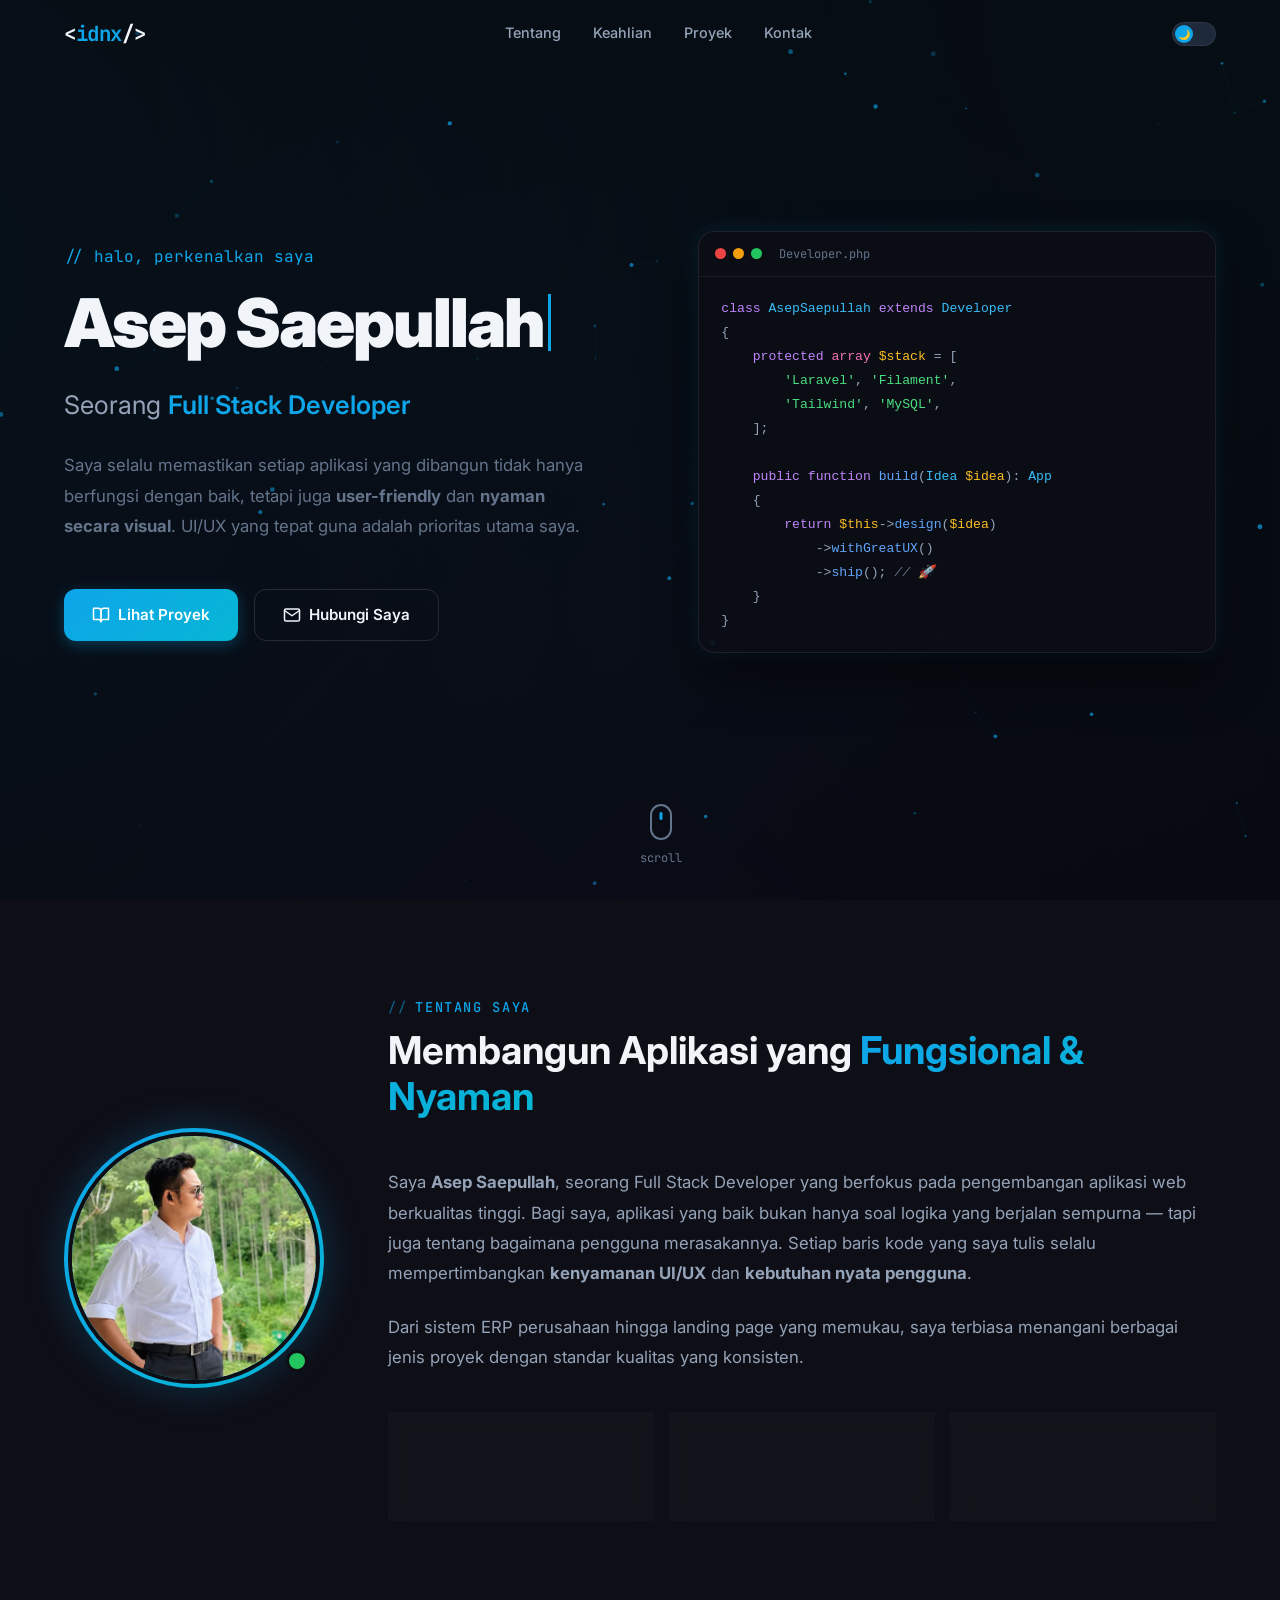
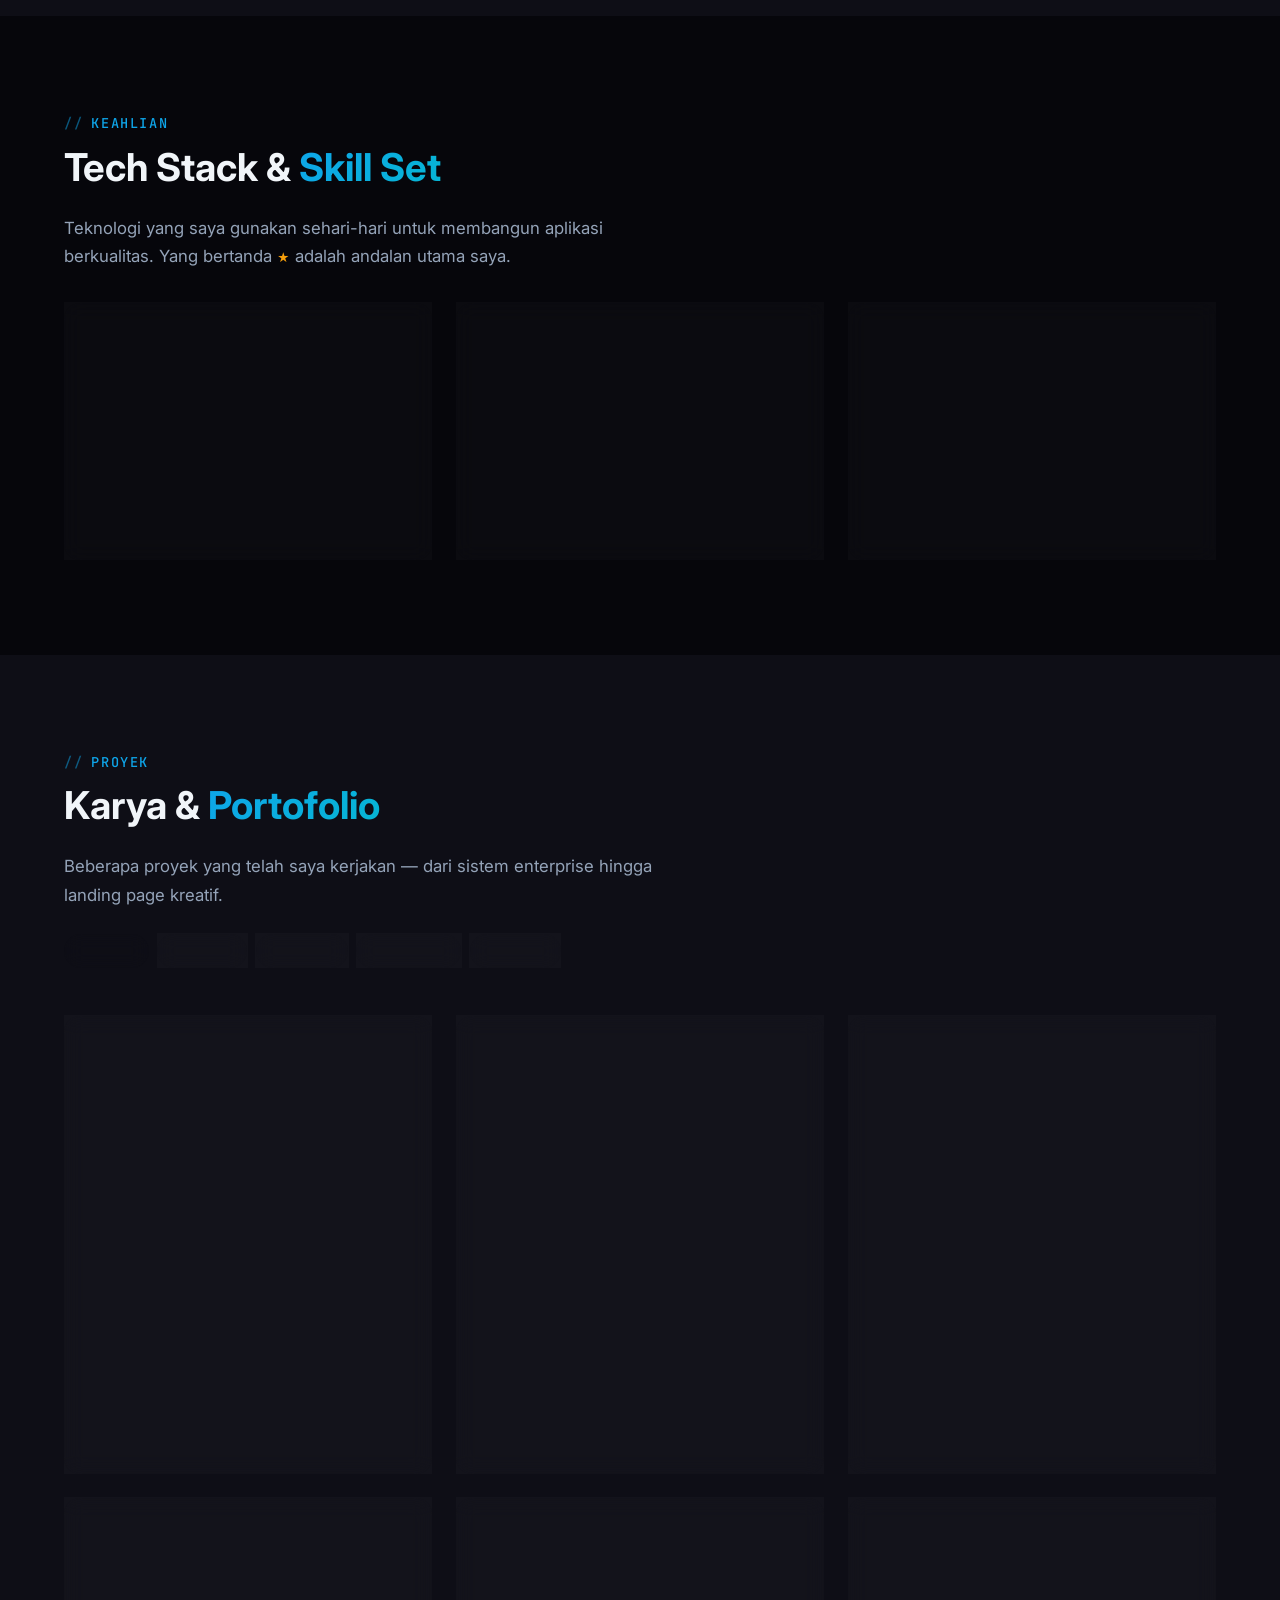
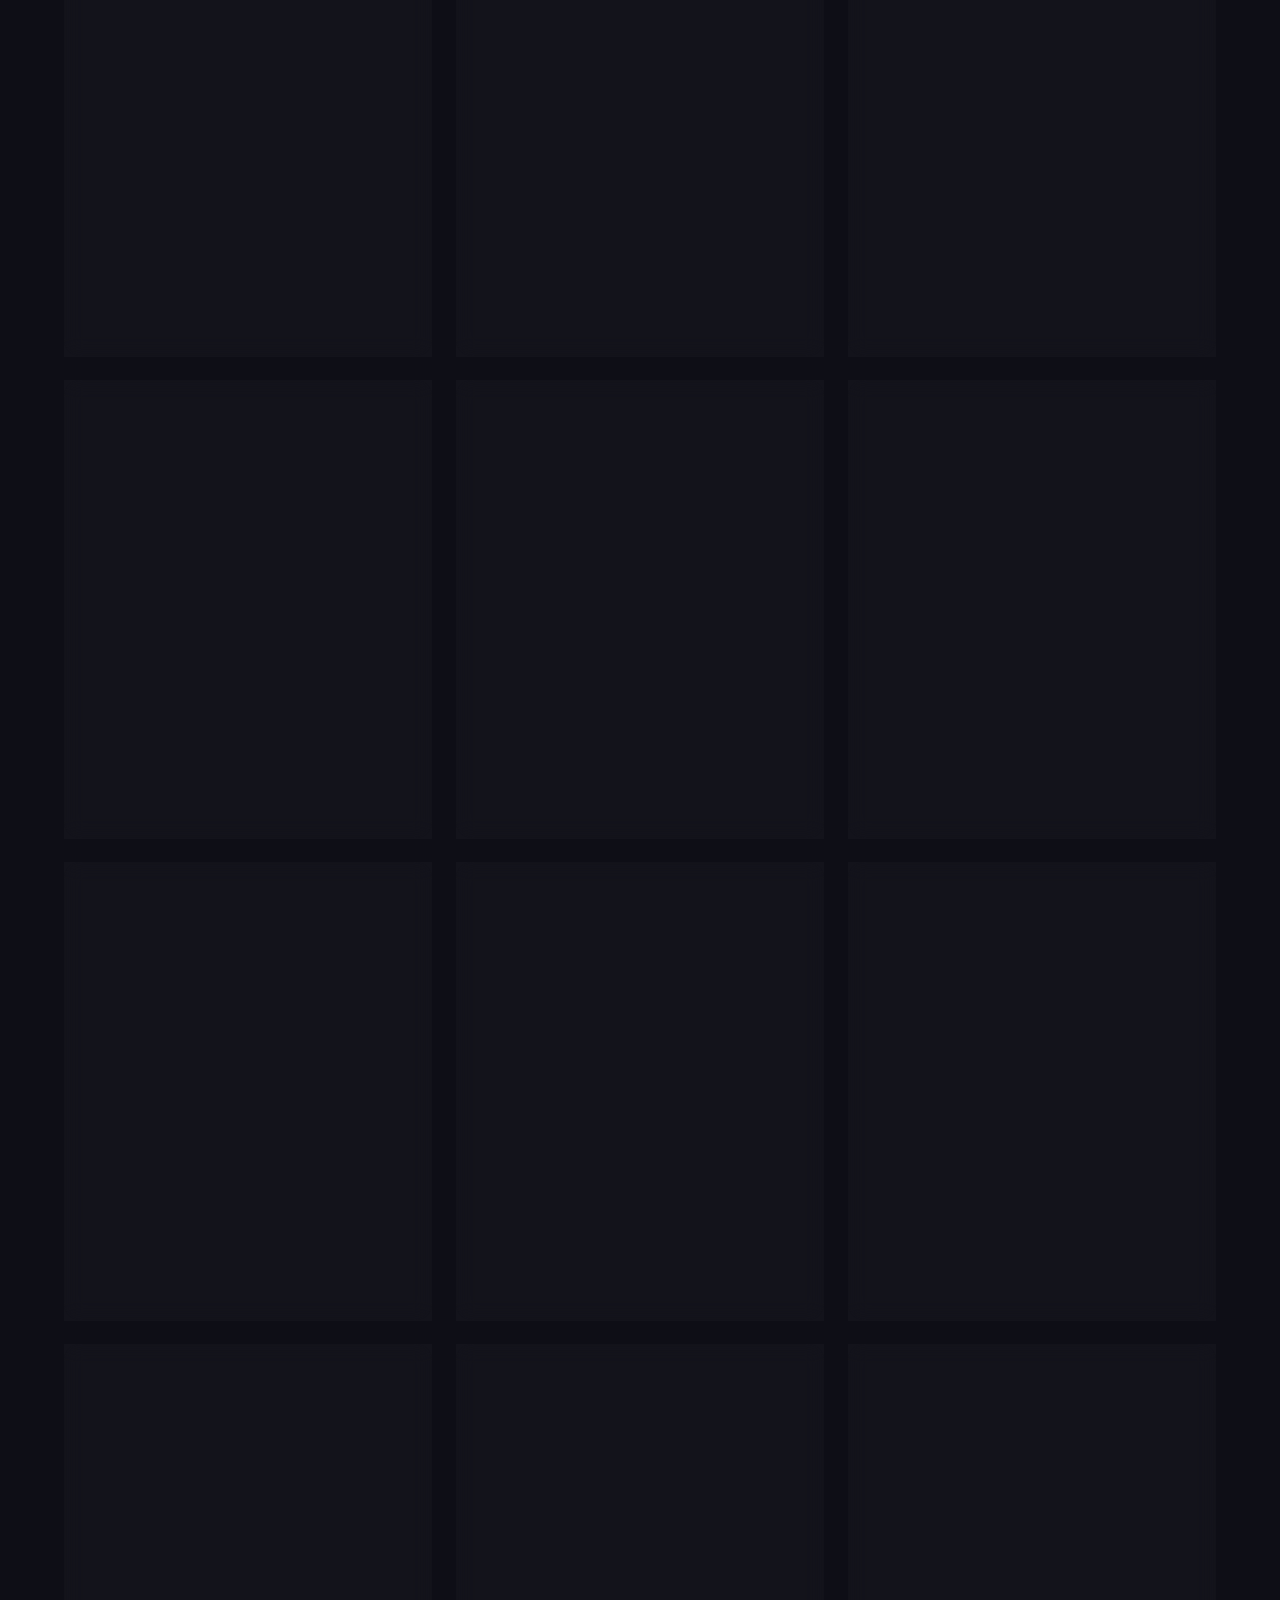
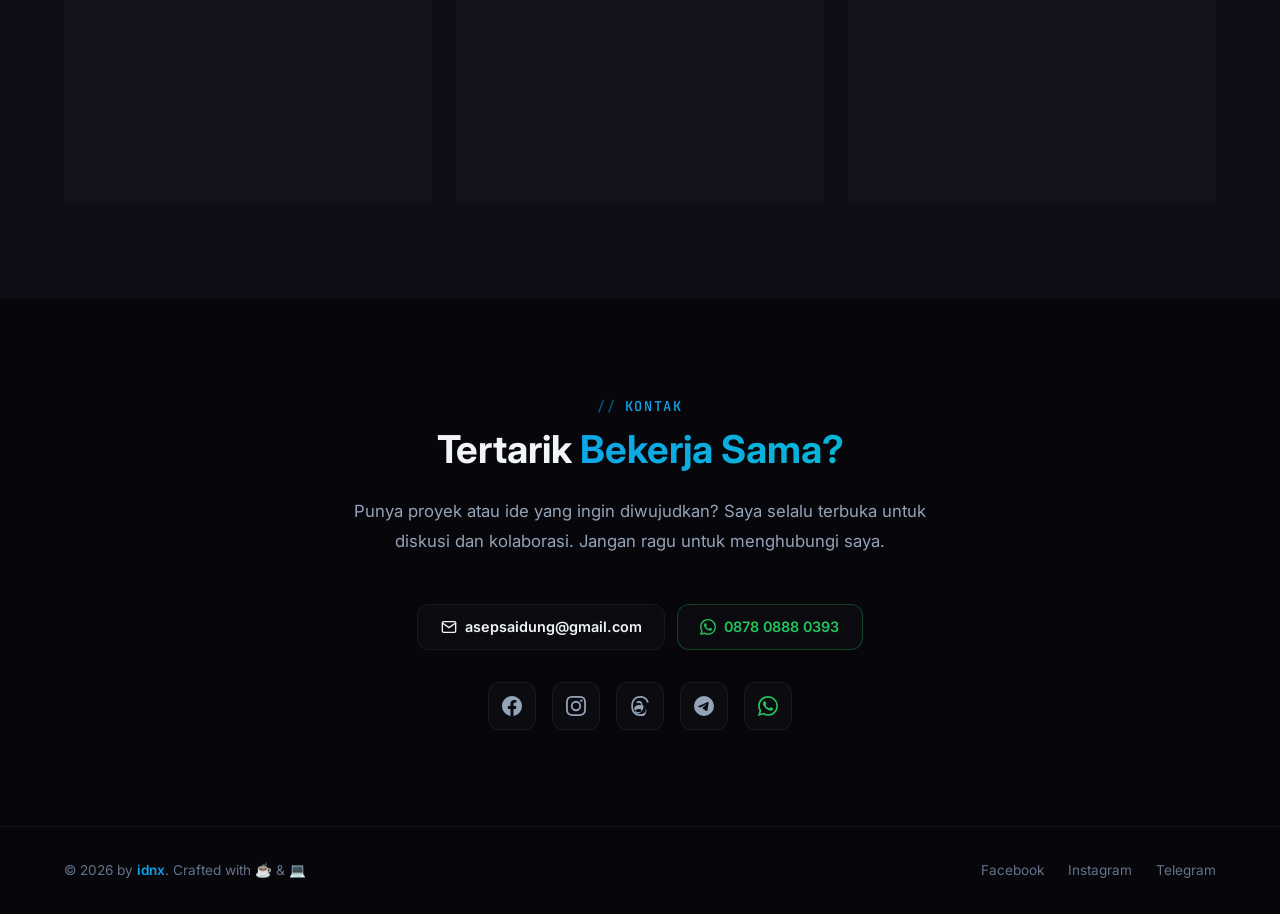
==== commit 790ef061: "Perbarui data proyek portfolio, hapus file internal dan gambar dobel - ERP SWM: Laravel 12 / Filamen" ====
--- a/index.html
+++ b/index.html
@@ -272,10 +272,10 @@
           </div>
           <div class="project-card__content">
             <h3 class="project-card__title"><button type="button" class="project-card__open" aria-haspopup="dialog">ERP PT. Santi Wijaya Meat</button></h3>
-            <p class="project-card__desc">Sistem ERP full-scale untuk perusahaan daging wholesale — modul pembelian, penjualan, barcode tracking, manajemen stok, dan keuangan. Migrasi dari legacy PHP ke arsitektur modern.</p>
-            <div class="project-card__tags">
-              <span class="tag">Laravel 11</span>
-              <span class="tag">Filament v3</span>
+            <p class="project-card__desc">Sistem ERP full-scale untuk perusahaan daging wholesale — modul pembelian, penjualan, barcode tracking, manajemen stok, dan keuangan. Migrasi dari legacy PHP ke arsitektur modern, dijaga ±170 automated test.</p>
+            <div class="project-card__tags">
+              <span class="tag">Laravel 12</span>
+              <span class="tag">Filament 3</span>
               <span class="tag">MySQL</span>
               <span class="tag">OpenSpout</span>
             </div>
@@ -285,15 +285,16 @@
         <!-- 2. Sistem Presensi GPS -->
         <div class="project-card reveal" data-category="aplikasi">
           <div class="project-card__image">
-            <img src="assets/images/projects/presensi.webp" alt="Sistem Presensi GPS" width="960" height="644" loading="lazy" decoding="async">
+            <img src="assets/images/projects/presensi.webp" alt="Sistem Presensi Wajah & GPS" width="960" height="644" loading="lazy" decoding="async">
             <span class="badge project-card__badge">Web App</span>
           </div>
           <div class="project-card__content">
-            <h3 class="project-card__title"><button type="button" class="project-card__open" aria-haspopup="dialog">Sistem Presensi GPS & Selfie</button></h3>
-            <p class="project-card__desc">Aplikasi absensi karyawan berbasis PWA — validasi selfie, geofencing GPS, multi-lokasi, manajemen shift, helpdesk tiket, dan export laporan Excel/PDF.</p>
-            <div class="project-card__tags">
-              <span class="tag">Laravel 11</span>
-              <span class="tag">Filament v3</span>
+            <h3 class="project-card__title"><button type="button" class="project-card__open" aria-haspopup="dialog">Sistem Presensi Wajah & GPS</button></h3>
+            <p class="project-card__desc">Aplikasi absensi karyawan berbasis PWA, dipakai ±200 karyawan di produksi — verifikasi wajah (face recognition), geofencing GPS, multi-lokasi, manajemen shift, bot Telegram AI untuk helpdesk, dan export laporan Excel/PDF.</p>
+            <div class="project-card__tags">
+              <span class="tag">Laravel 13</span>
+              <span class="tag">Filament 5</span>
+              <span class="tag">Face Recognition</span>
               <span class="tag">PWA</span>
               <span class="tag">GPS</span>
             </div>
@@ -396,11 +397,12 @@
           </div>
           <div class="project-card__content">
             <h3 class="project-card__title"><button type="button" class="project-card__open" aria-haspopup="dialog">ARTIC Company Profile</button></h3>
-            <p class="project-card__desc">Website company profile modern untuk Transwater Robery Indonesia (ARTIC) — brand air minum. Hero section visual, galeri produk, dan halaman kontak.</p>
-            <div class="project-card__tags">
-              <span class="tag">HTML5</span>
+            <p class="project-card__desc">Website company profile bilingual (ID/EN) untuk PT Transwater Roberi Indonesia (ARTIC) — brand air minum. Katalog produk, form permintaan penawaran B2B, dan panel admin untuk mengelola konten sendiri.</p>
+            <div class="project-card__tags">
+              <span class="tag">Next.js 16</span>
+              <span class="tag">Payload CMS</span>
               <span class="tag">Tailwind CSS</span>
-              <span class="tag">JavaScript</span>
+              <span class="tag">i18n</span>
             </div>
           </div>
         </div>
@@ -456,25 +458,61 @@
           </div>
         </div>
 
-        <!-- 12. AI Job Search -->
+        <!-- 12. Asisten AI Fatih -->
         <div class="project-card reveal" data-category="lainnya">
           <div class="project-card__image project-card__image--placeholder">
             <span>🤖</span>
-            <span class="badge project-card__badge">AI Tool</span>
-          </div>
-          <div class="project-card__content">
-            <h3 class="project-card__title"><button type="button" class="project-card__open" aria-haspopup="dialog">AI Job Search Assistant</button></h3>
-            <p class="project-card__desc">Framework pencarian kerja berbasis AI — auto-generate CV & cover letter LaTeX, evaluasi fit scoring, dan scraping multi-portal lowongan kerja.</p>
+            <span class="badge project-card__badge">AI Bot</span>
+          </div>
+          <div class="project-card__content">
+            <h3 class="project-card__title"><button type="button" class="project-card__open" aria-haspopup="dialog">Asisten AI "Fatih"</button></h3>
+            <p class="project-card__desc">Bot Telegram & WhatsApp yang menggali kebutuhan calon klien secara otomatis — bertanya, merangkum brief proyek, membaca screenshot, dan meneruskan pertanyaan sulit ke saya.</p>
             <div class="project-card__tags">
               <span class="tag">Python</span>
-              <span class="tag">Claude AI</span>
-              <span class="tag">LaTeX</span>
-              <span class="tag">Bun</span>
-            </div>
-          </div>
-        </div>
-
-        <!-- 13. Hotspot Login -->
+              <span class="tag">Gemini AI</span>
+              <span class="tag">Telegram</span>
+              <span class="tag">WhatsApp API</span>
+            </div>
+          </div>
+        </div>
+
+        <!-- 13. Cetak Label Marsha Beef -->
+        <div class="project-card reveal" data-category="aplikasi">
+          <div class="project-card__image project-card__image--placeholder">
+            <span>🏷️</span>
+            <span class="badge project-card__badge">Web App</span>
+          </div>
+          <div class="project-card__content">
+            <h3 class="project-card__title"><button type="button" class="project-card__open" aria-haspopup="dialog">Cetak Label Marsha Beef</button></h3>
+            <p class="project-card__desc">Aplikasi cetak label produk daging — master produk, tanggal produksi & kedaluwarsa, berat, barcode, dan cetak langsung ke printer thermal ukuran 100×75 mm.</p>
+            <div class="project-card__tags">
+              <span class="tag">Laravel 13</span>
+              <span class="tag">Filament 5</span>
+              <span class="tag">JsBarcode</span>
+              <span class="tag">Thermal Print</span>
+            </div>
+          </div>
+        </div>
+
+        <!-- 14. FizhNetFlow -->
+        <div class="project-card reveal" data-category="lainnya">
+          <div class="project-card__image project-card__image--placeholder">
+            <span>🛜</span>
+            <span class="badge project-card__badge">Network</span>
+          </div>
+          <div class="project-card__content">
+            <h3 class="project-card__title"><button type="button" class="project-card__open" aria-haspopup="dialog">FizhNetFlow</button></h3>
+            <p class="project-card__desc">Panel PWA untuk mengatur jadwal akses internet per perangkat (parental control) — template sesi harian, blok MAC, dan terapkan aturan ke router MikroTik lewat SSH.</p>
+            <div class="project-card__tags">
+              <span class="tag">Python</span>
+              <span class="tag">Flask</span>
+              <span class="tag">MikroTik</span>
+              <span class="tag">PWA</span>
+            </div>
+          </div>
+        </div>
+
+        <!-- 15. Hotspot Login -->
         <div class="project-card reveal" data-category="lainnya">
           <div class="project-card__image">
             <img src="assets/images/projects/hotspot.webp" alt="Hotspot Login Page" width="960" height="644" loading="lazy" decoding="async">
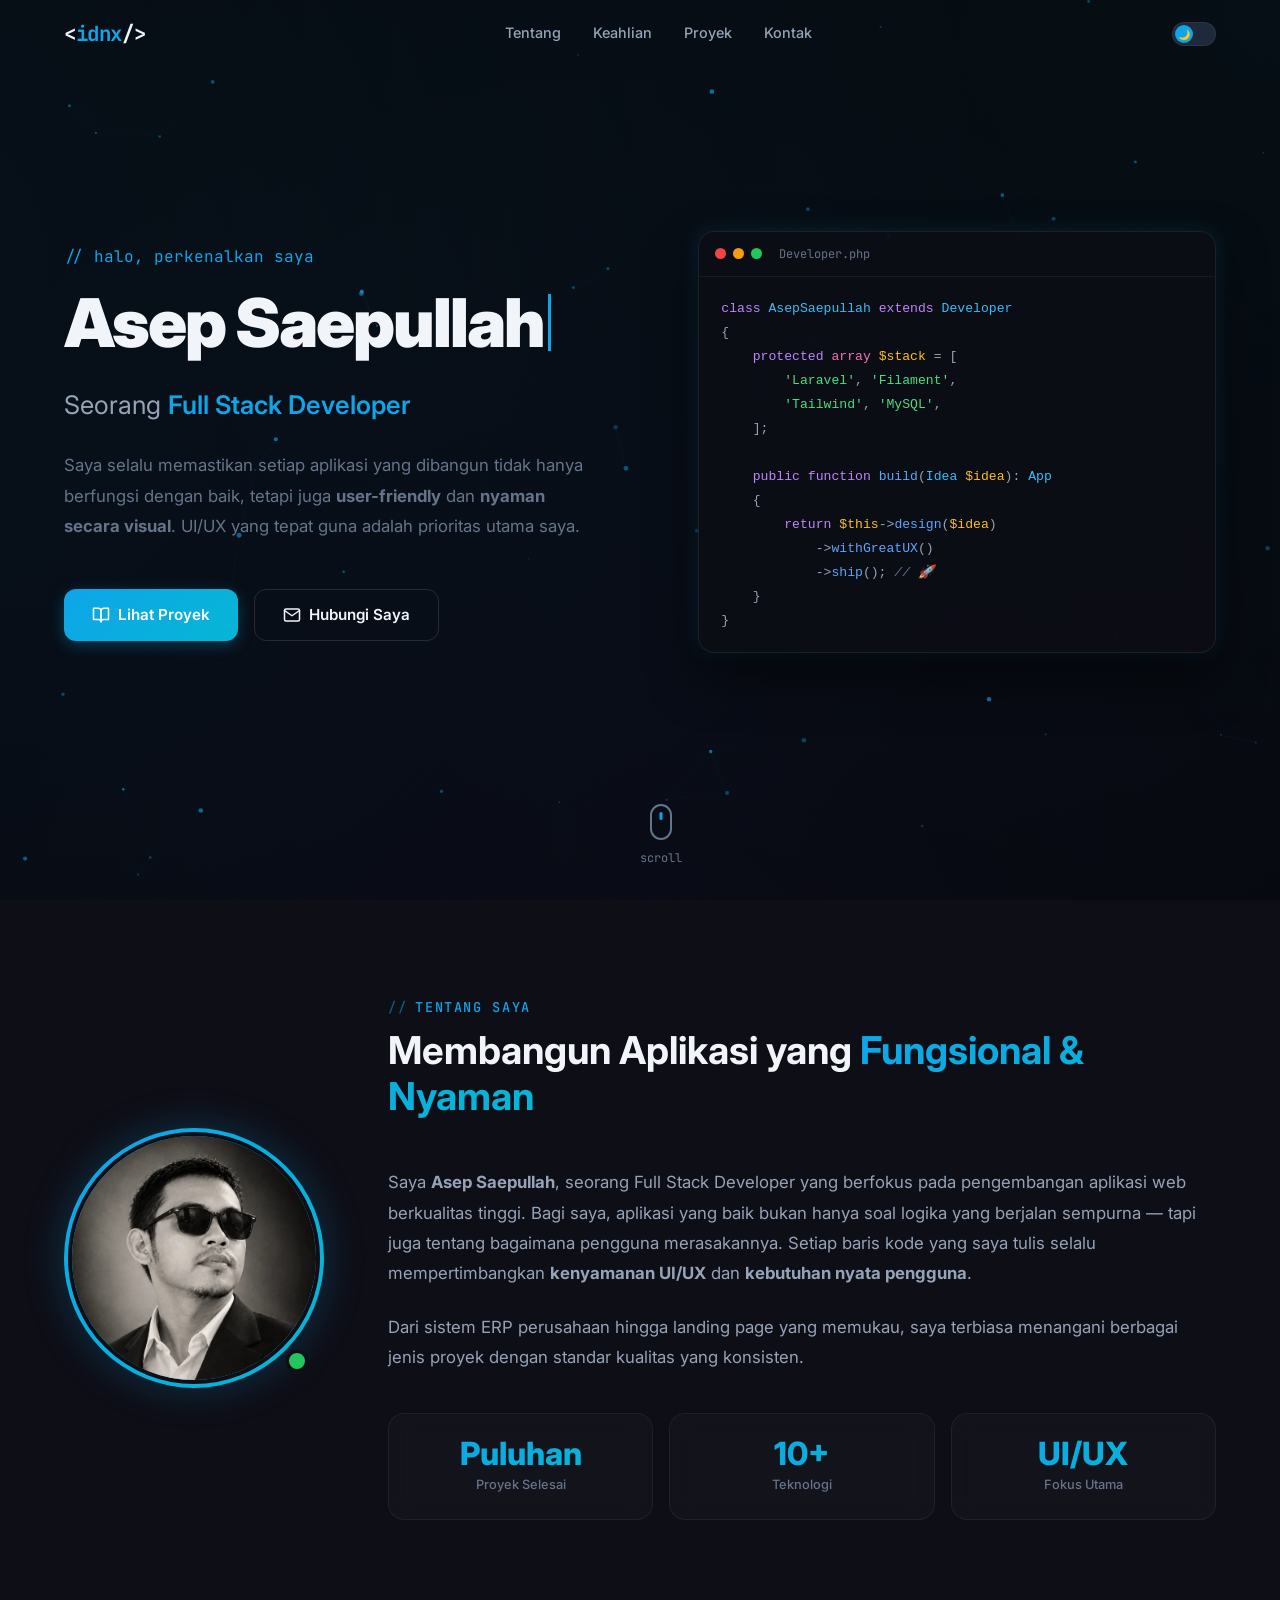
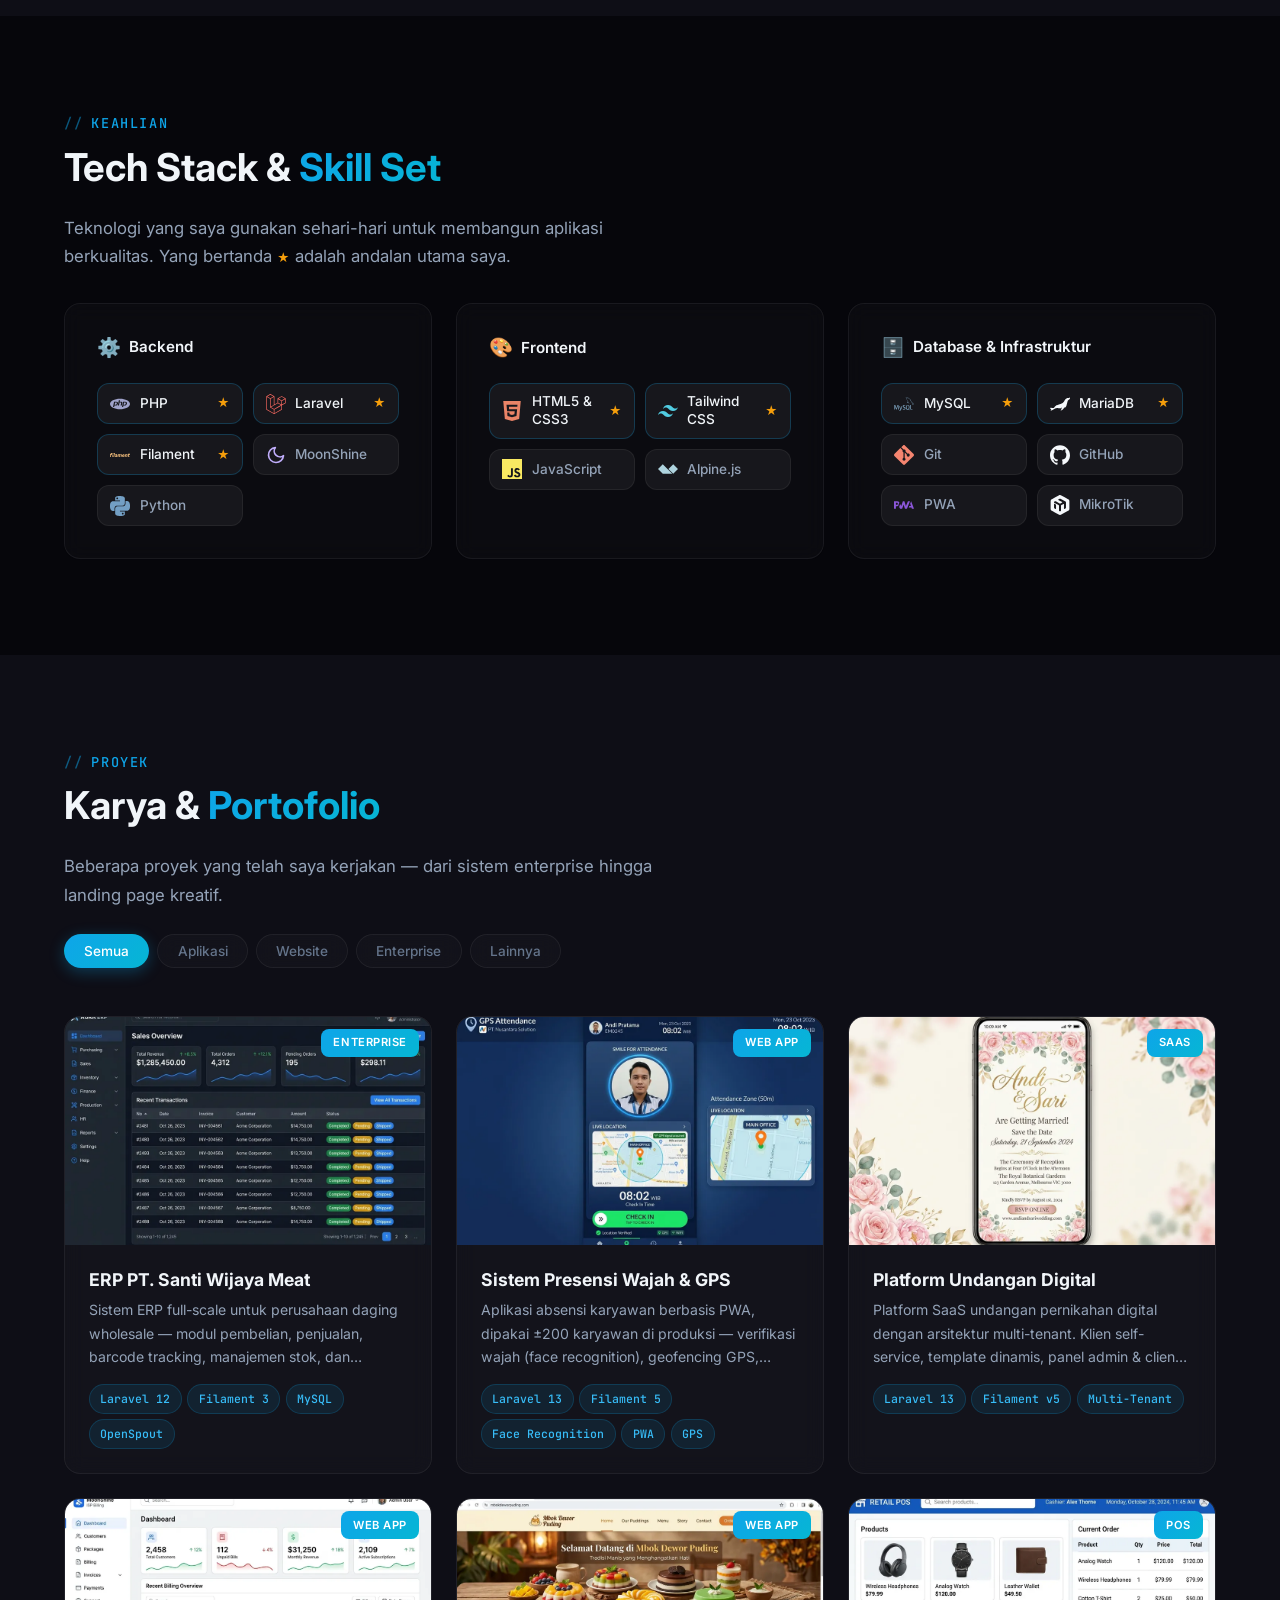
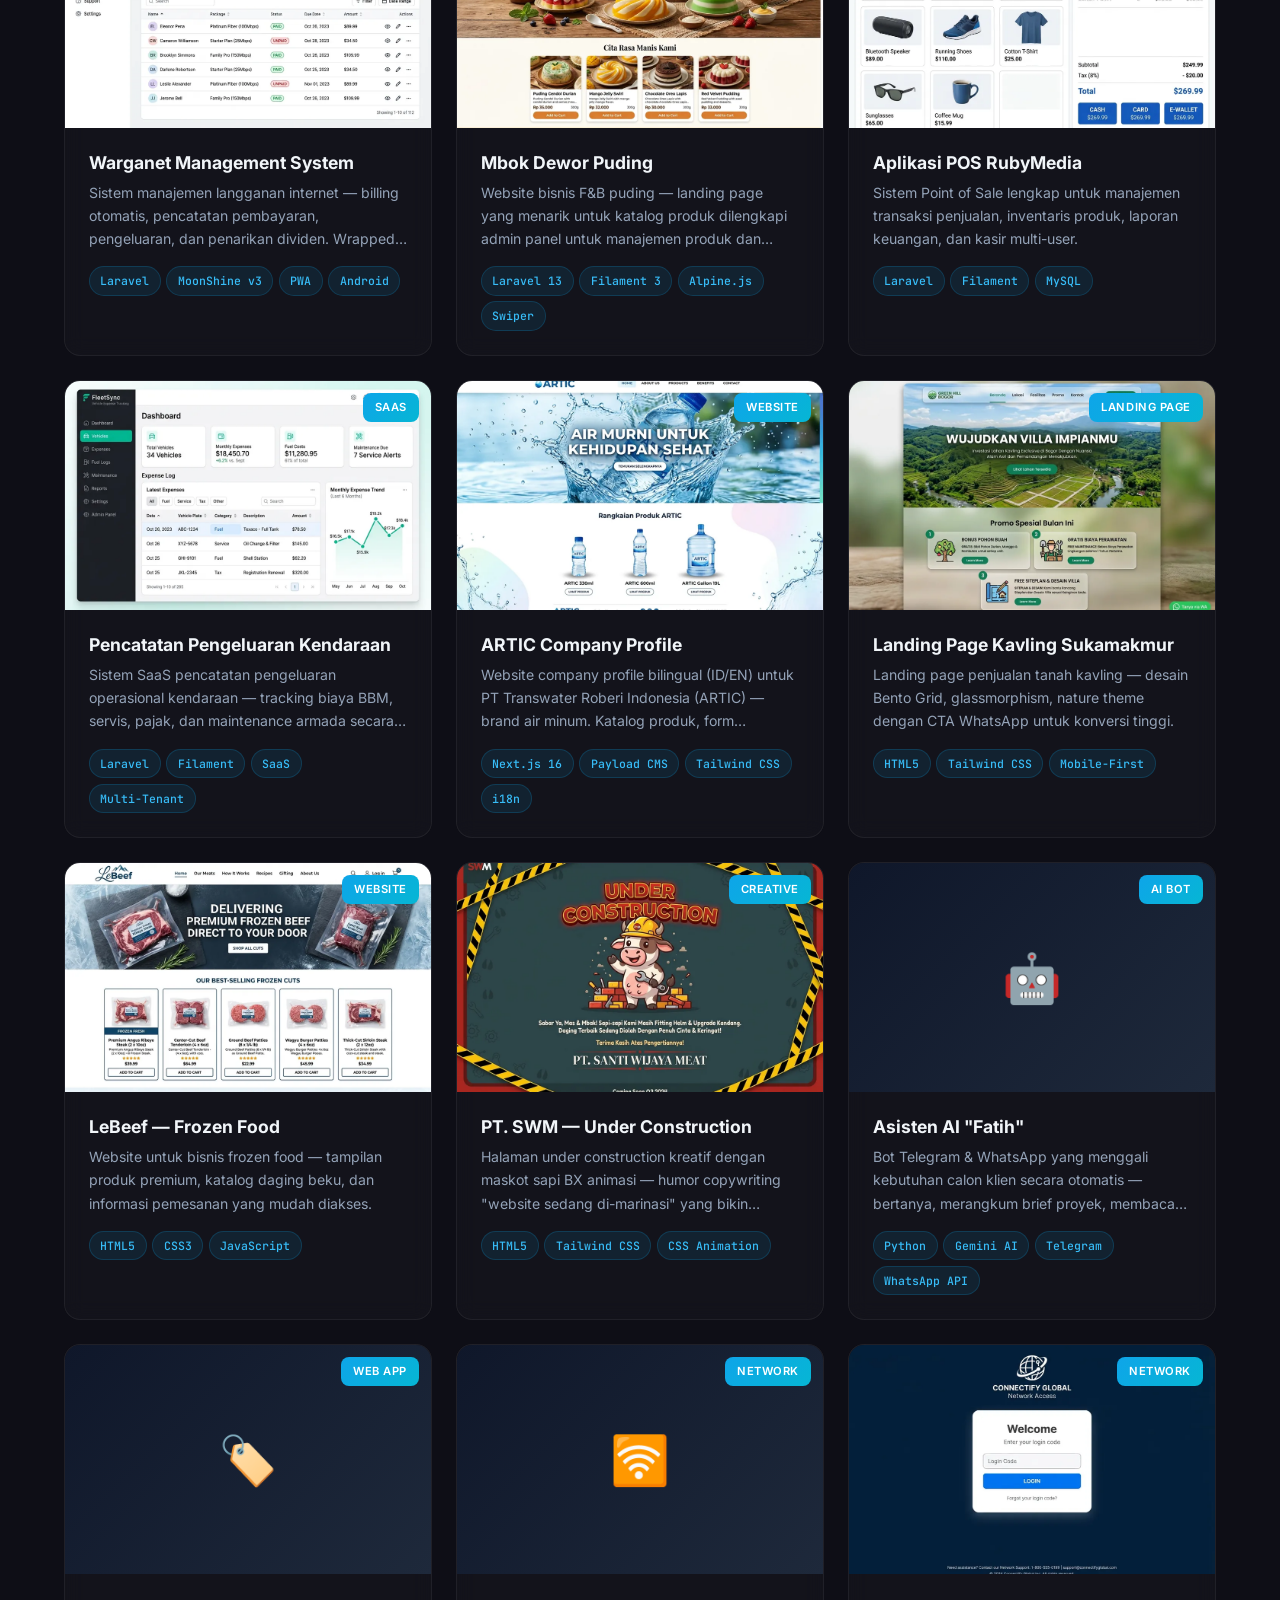
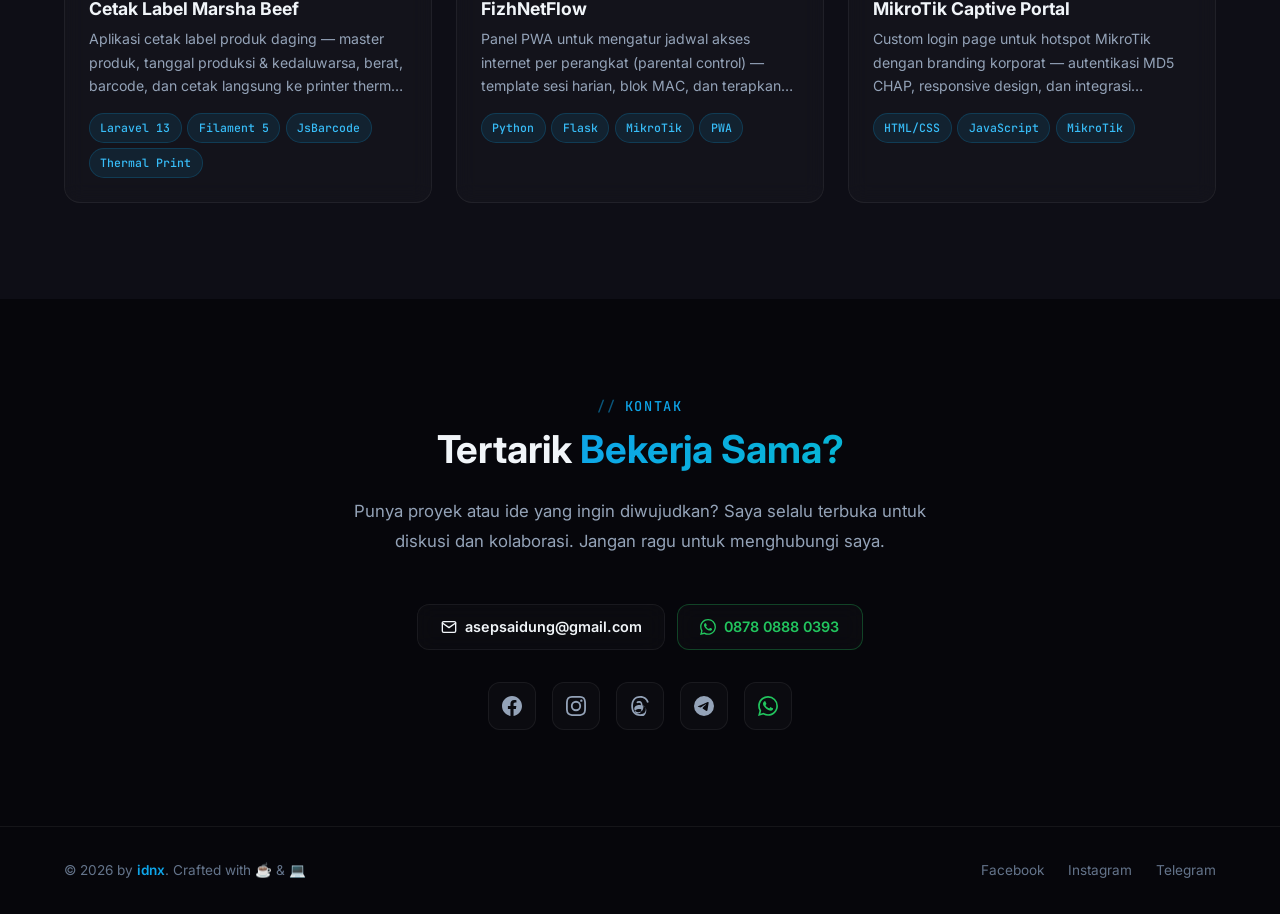
==== commit 552bd280: "Use new profile photo for About section and share image Co-Authored-By: Claude Opus 5.5 <noreply@ant" ====
--- a/index.html
+++ b/index.html
@@ -156,7 +156,7 @@
       <div class="about__grid reveal">
         <div class="about__photo-wrapper">
           <div class="about__photo-ring">
-            <img src="assets/images/profile.webp" alt="Asep Saepullah" class="about__photo" width="542" height="560" loading="lazy" decoding="async">
+            <img src="assets/images/profile.webp" alt="Asep Saepullah" class="about__photo" width="600" height="600" loading="lazy" decoding="async">
           </div>
           <div class="about__photo-dot"></div>
         </div>
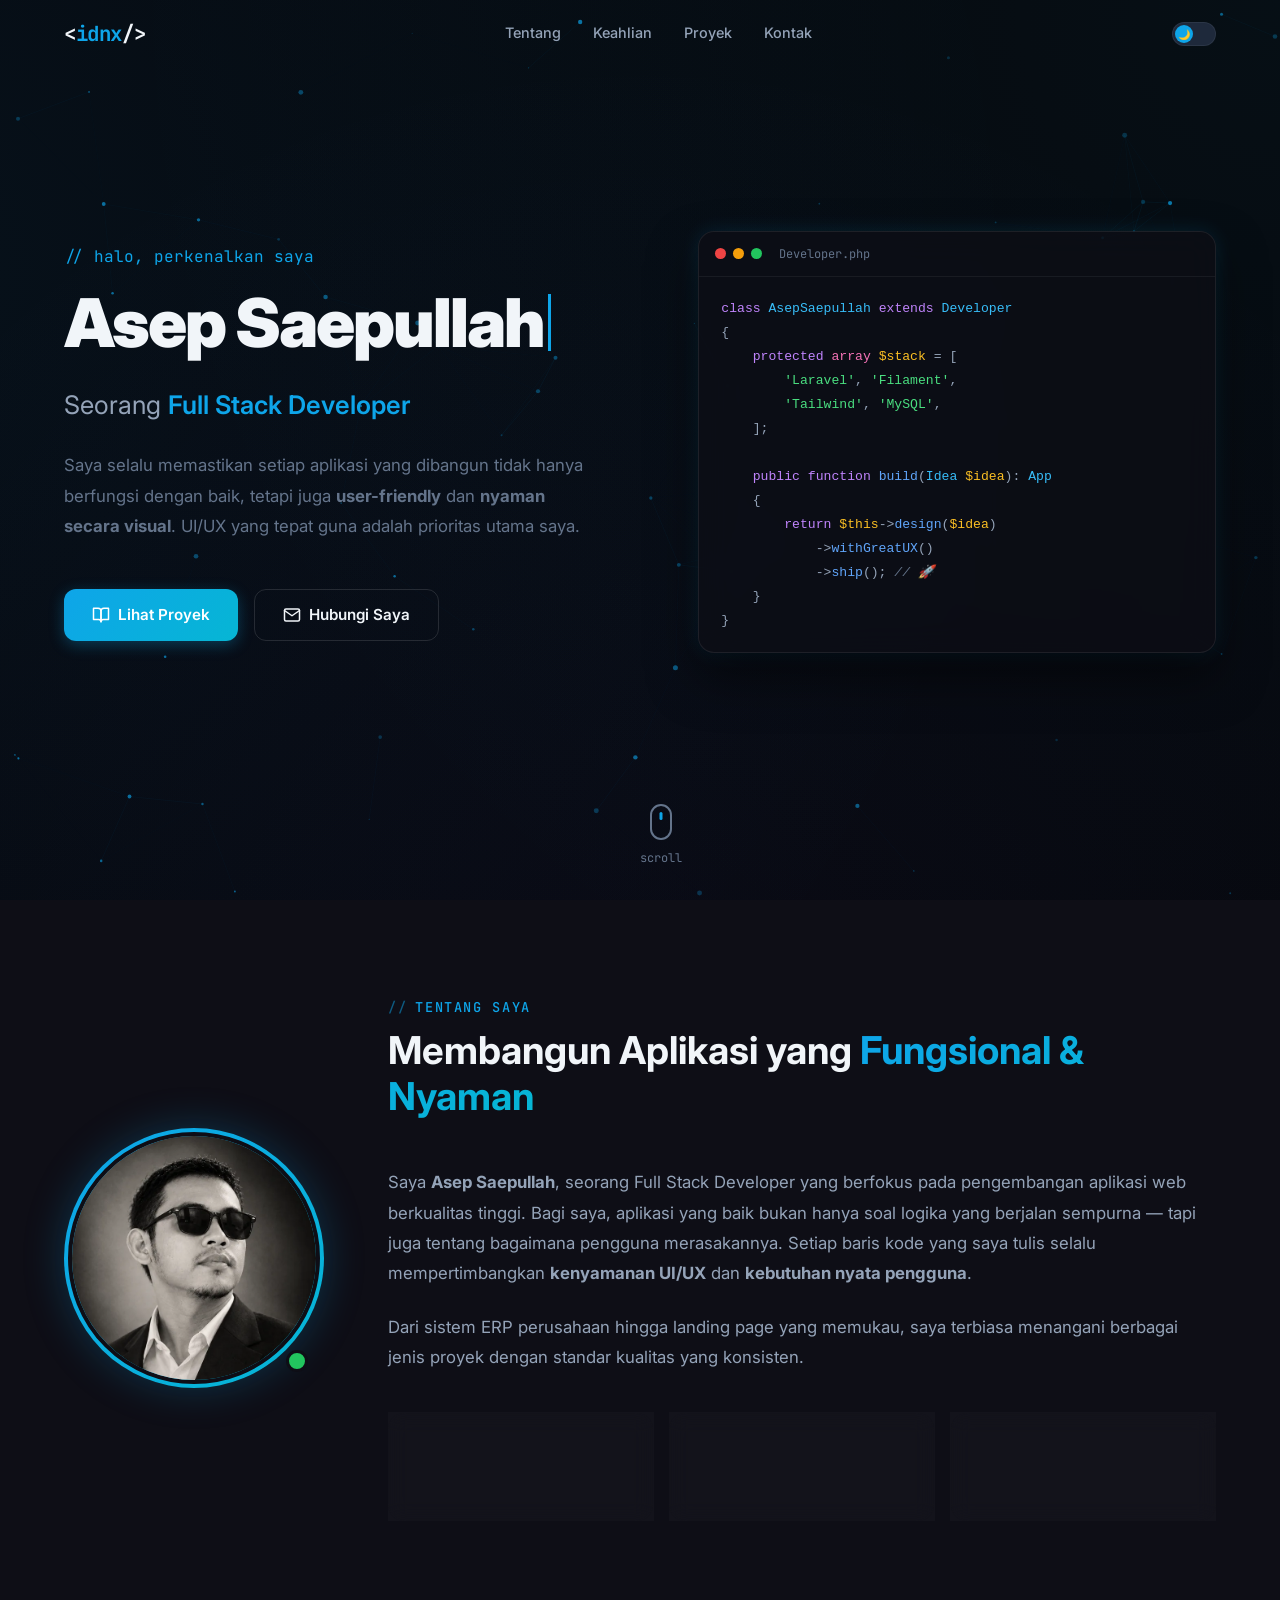
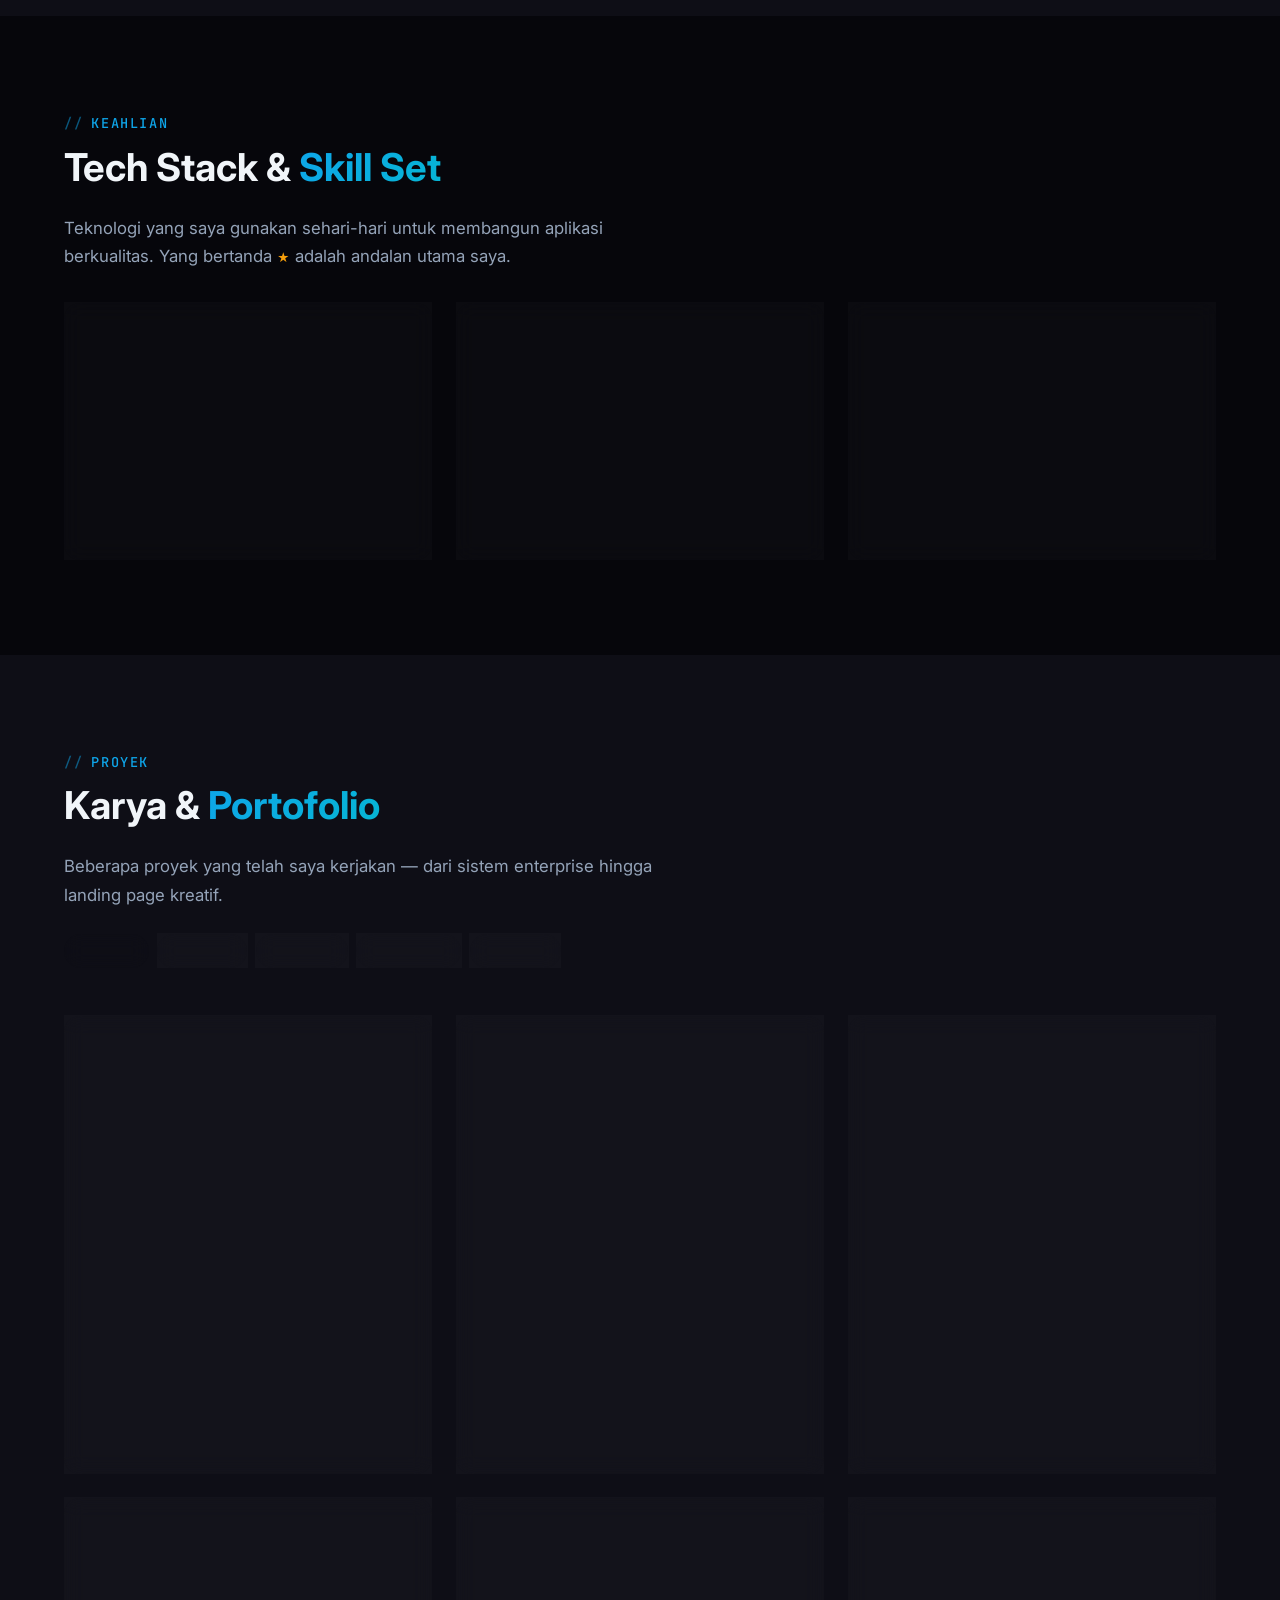
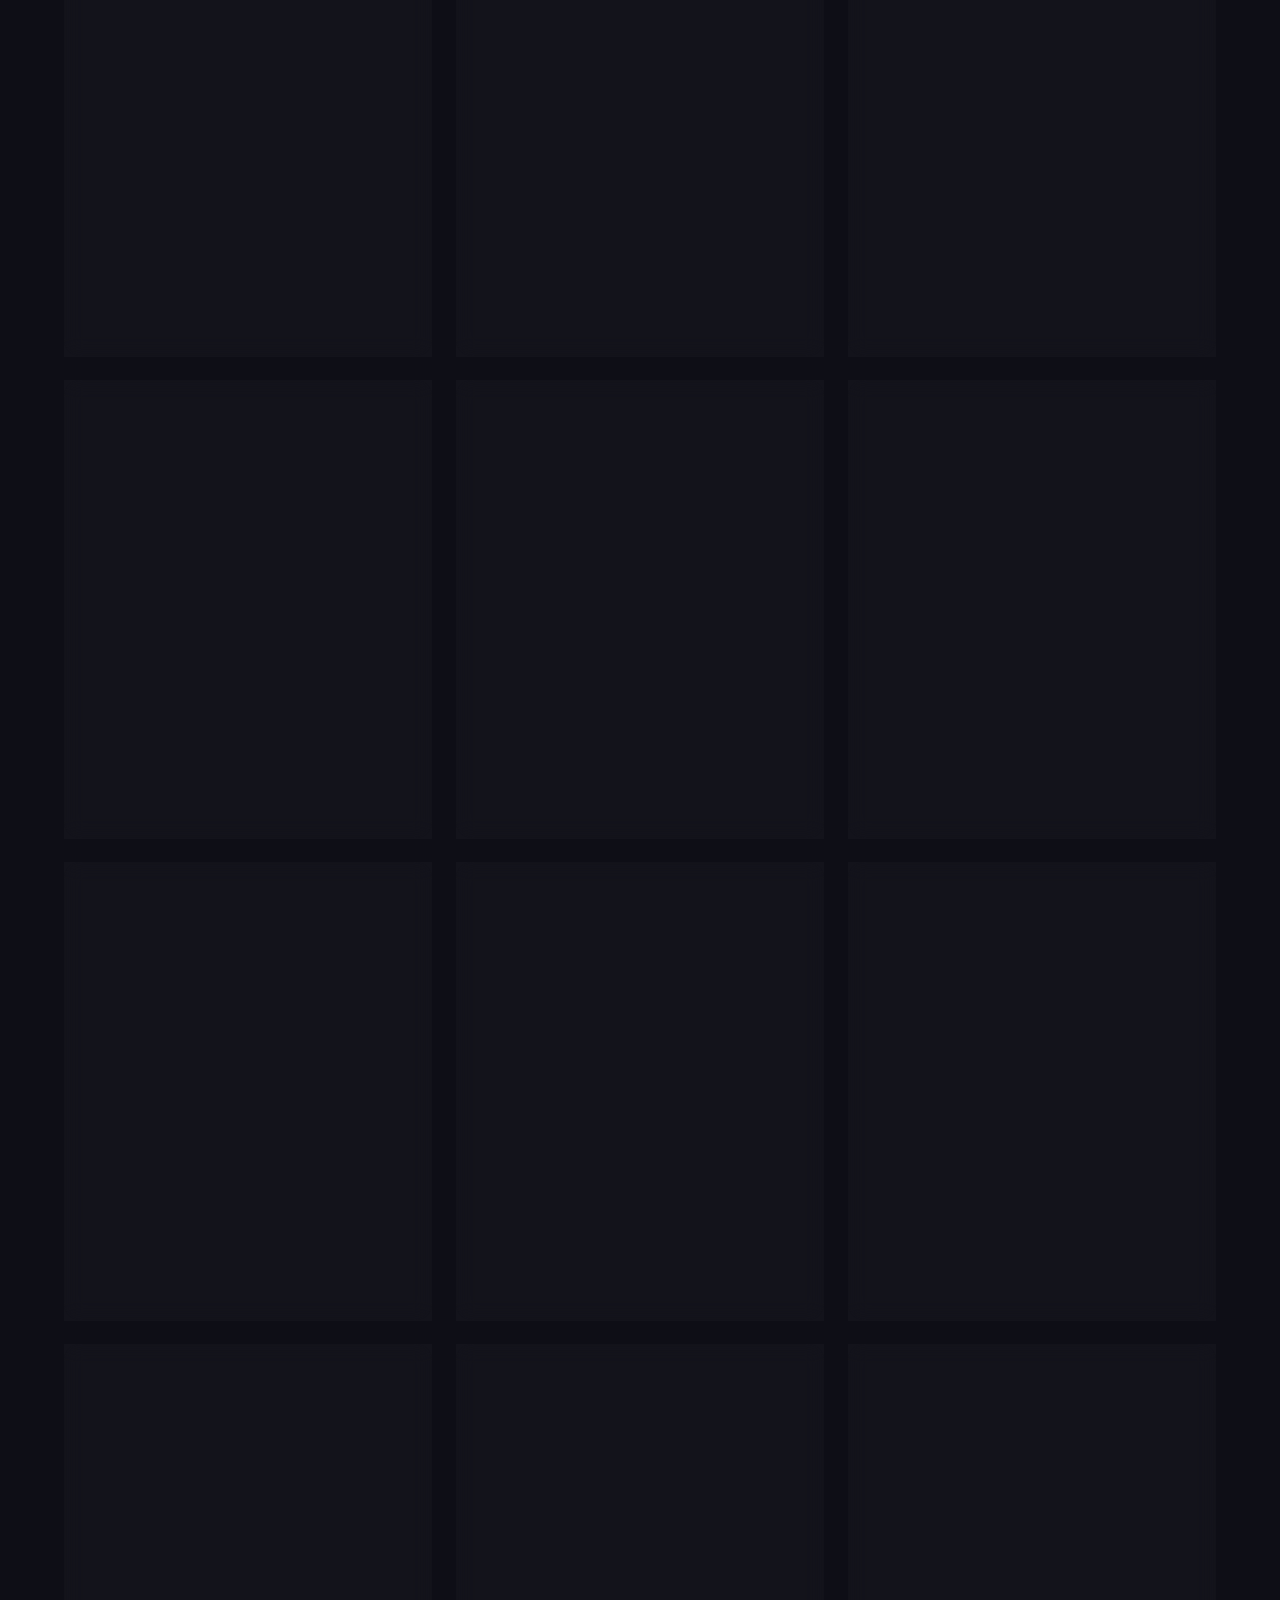
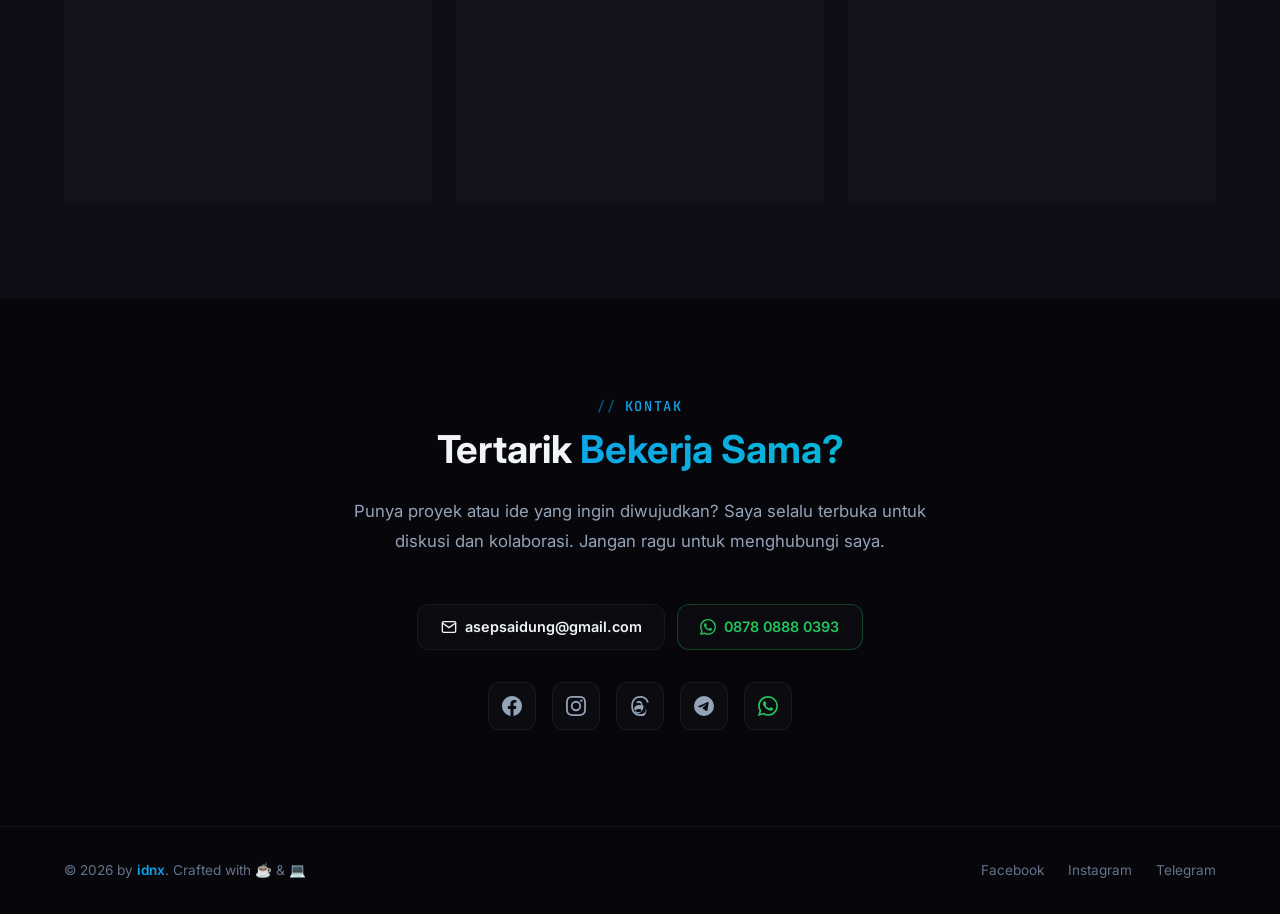
==== commit 5dab7143: "Bust cache for updated profile and share images Co-Authored-By: Claude Opus 5.5 <noreply@anthropic.c" ====
--- a/index.html
+++ b/index.html
@@ -15,14 +15,14 @@
   <link rel="icon" href="data:image/svg+xml,<svg xmlns='http://www.w3.org/2000/svg' viewBox='0 0 100 100'><text y='.9em' font-size='90'>⚡</text></svg>">
   <meta name="theme-color" content="#06060b" media="(prefers-color-scheme: dark)">
   <meta name="theme-color" content="#f8fafc" media="(prefers-color-scheme: light)">
-  <meta property="og:image" content="https://saepullrock.tech/assets/images/og-image.jpg">
+  <meta property="og:image" content="https://saepullrock.tech/assets/images/og-image.jpg?v=2">
   <meta property="og:image:width" content="1200">
   <meta property="og:image:height" content="630">
   <meta property="og:locale" content="id_ID">
   <meta name="twitter:card" content="summary_large_image">
   <meta name="twitter:title" content="Asep Saepullah — Full Stack Developer">
   <meta name="twitter:description" content="Membangun aplikasi web yang user-friendly dengan UI/UX terbaik.">
-  <meta name="twitter:image" content="https://saepullrock.tech/assets/images/og-image.jpg">
+  <meta name="twitter:image" content="https://saepullrock.tech/assets/images/og-image.jpg?v=2">
   <script type="application/ld+json">
   {
     "@context": "https://schema.org",
@@ -30,7 +30,7 @@
     "name": "Asep Saepullah",
     "jobTitle": "Full Stack Developer",
     "url": "https://saepullrock.tech",
-    "image": "https://saepullrock.tech/assets/images/profile.webp",
+    "image": "https://saepullrock.tech/assets/images/profile.webp?v=2",
     "email": "mailto:asepsaidung@gmail.com",
     "knowsAbout": ["PHP", "Laravel", "Filament", "JavaScript", "Tailwind CSS", "MySQL", "PWA"],
     "sameAs": [
@@ -156,7 +156,7 @@
       <div class="about__grid reveal">
         <div class="about__photo-wrapper">
           <div class="about__photo-ring">
-            <img src="assets/images/profile.webp" alt="Asep Saepullah" class="about__photo" width="600" height="600" loading="lazy" decoding="async">
+            <img src="assets/images/profile.webp?v=2" alt="Asep Saepullah" class="about__photo" width="600" height="600" loading="lazy" decoding="async">
           </div>
           <div class="about__photo-dot"></div>
         </div>
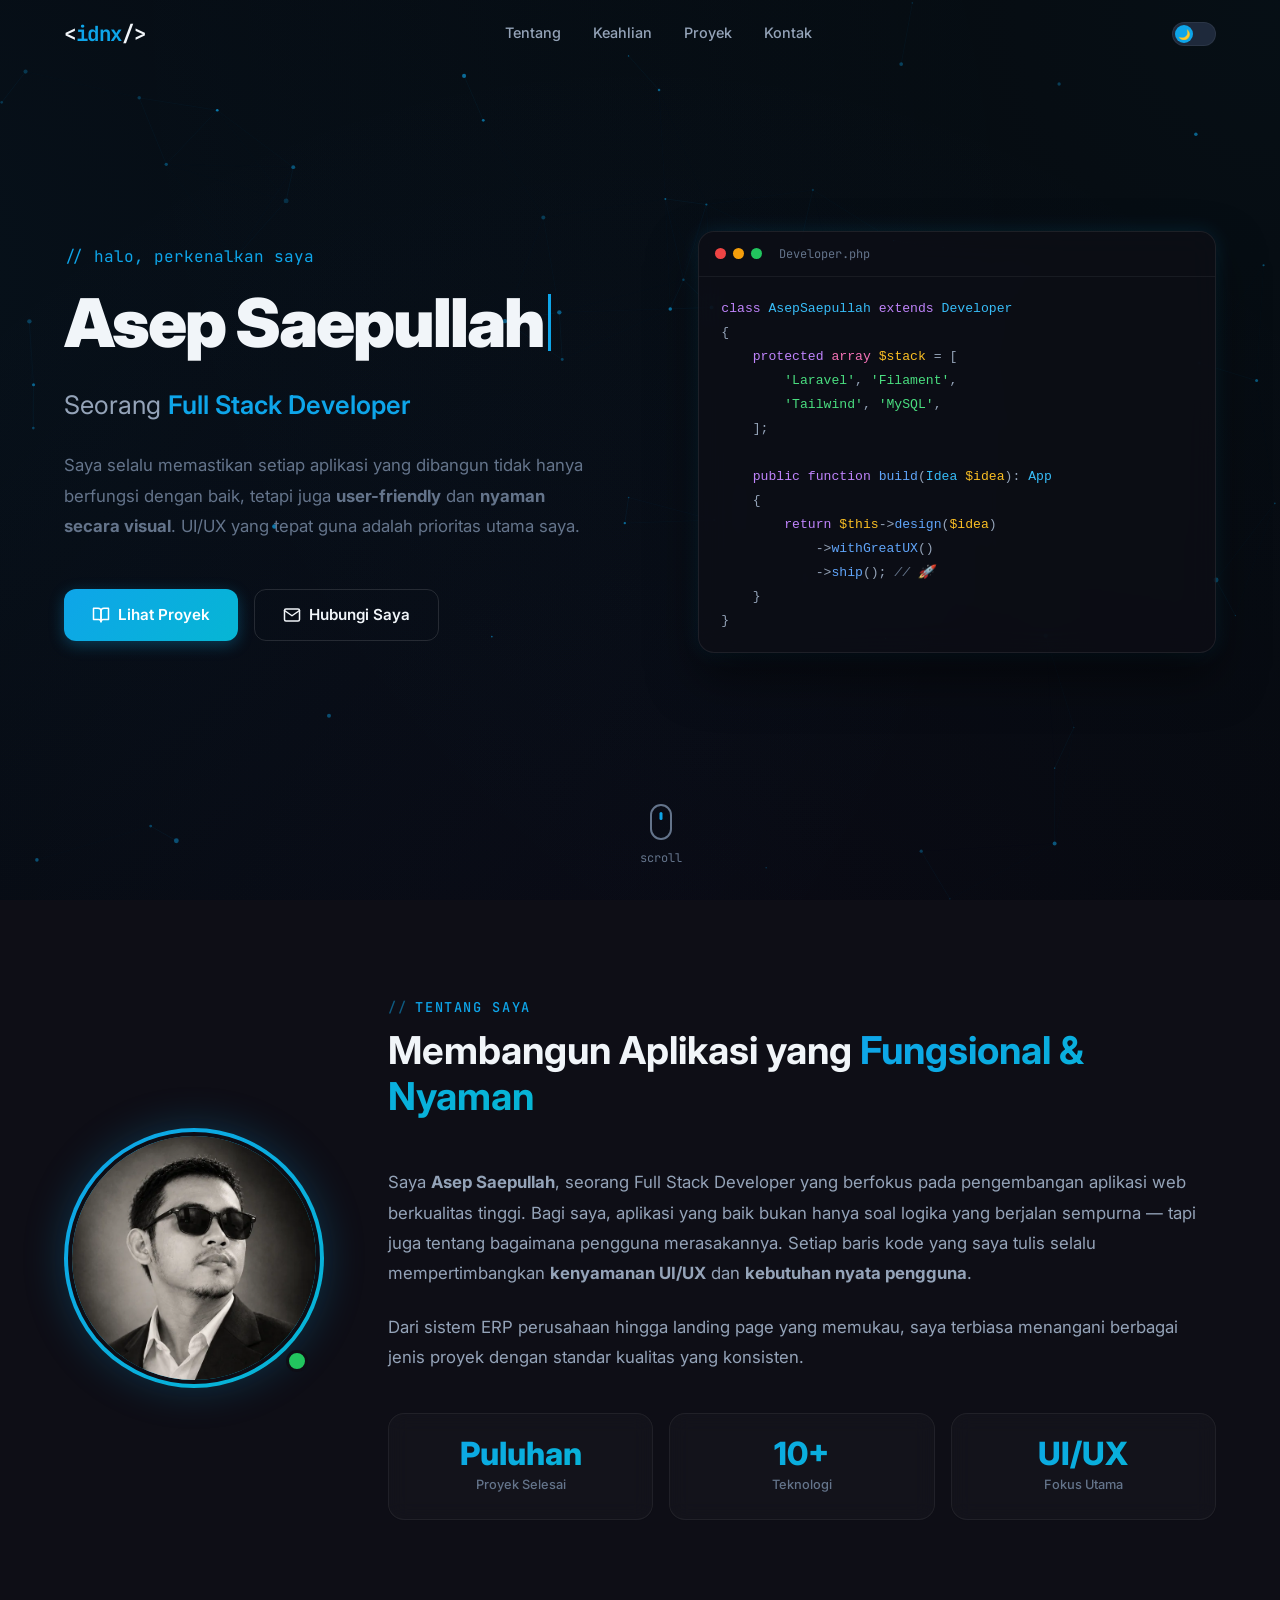
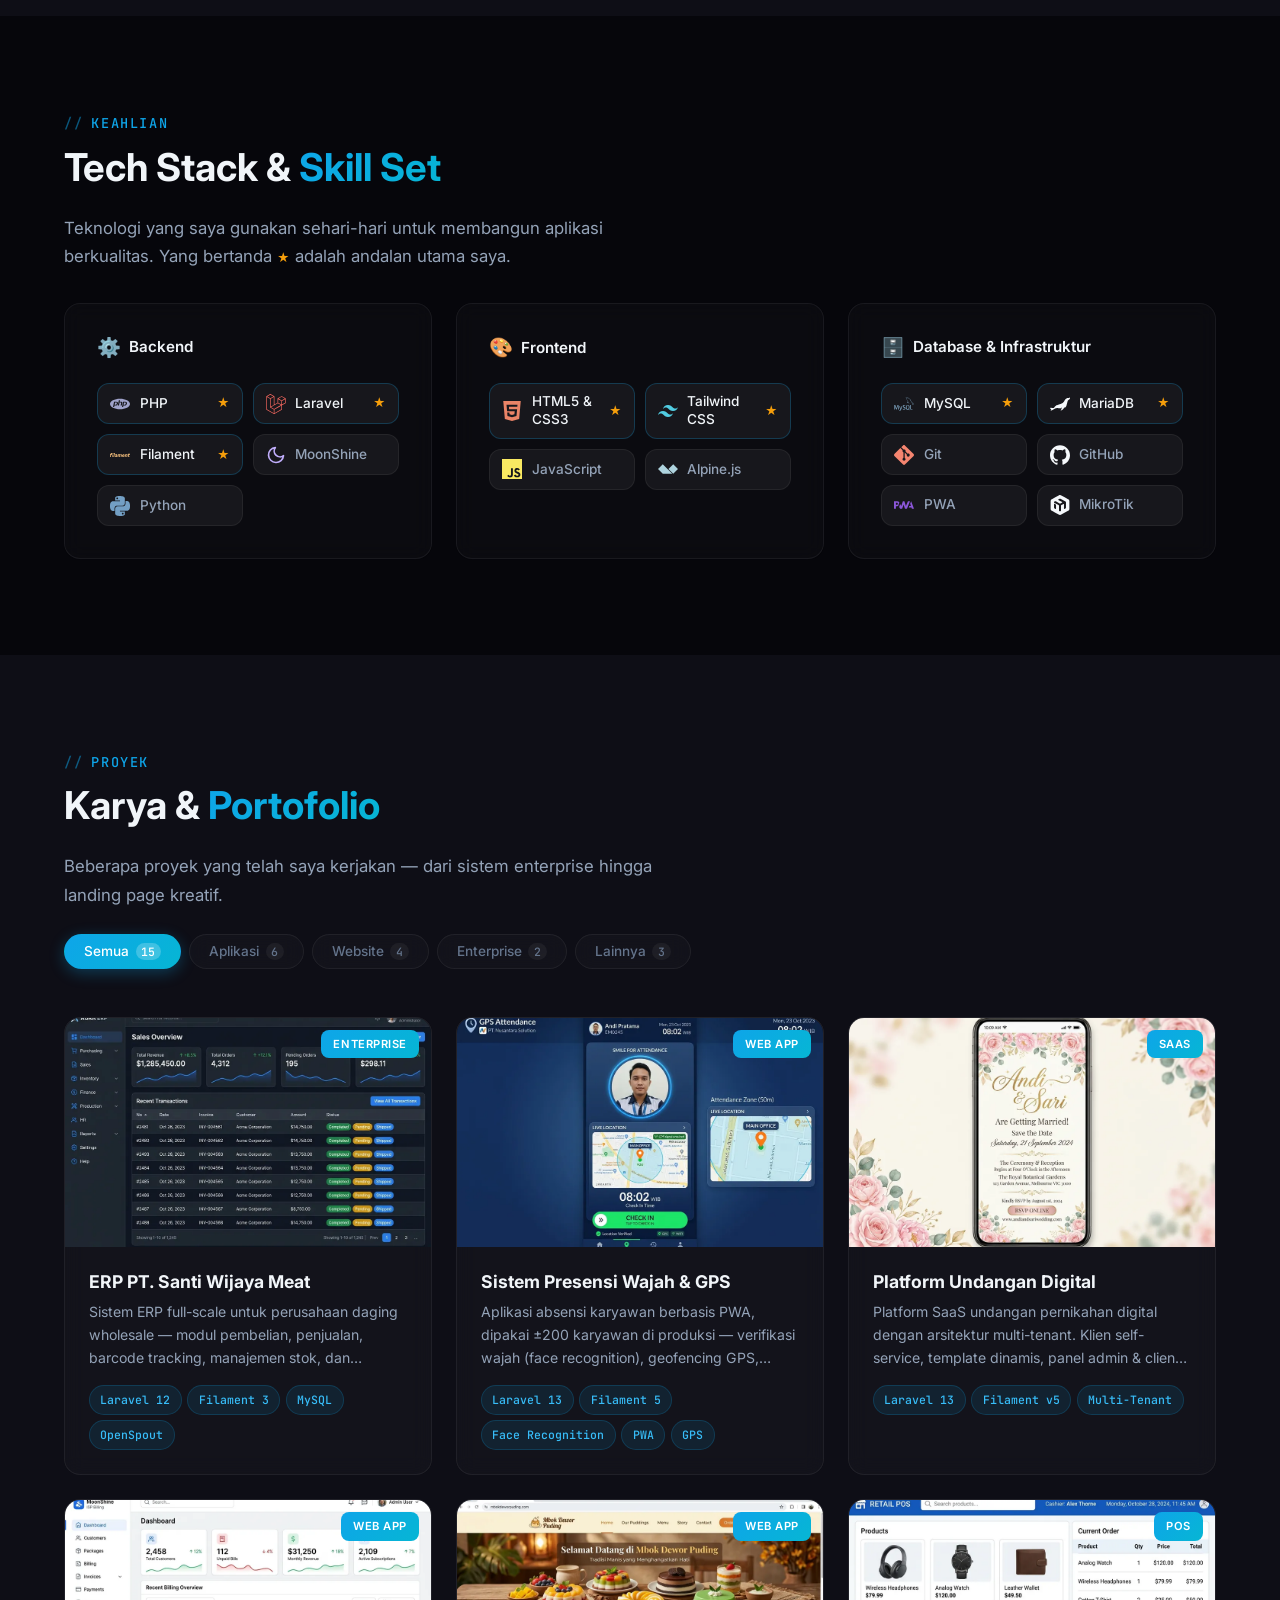
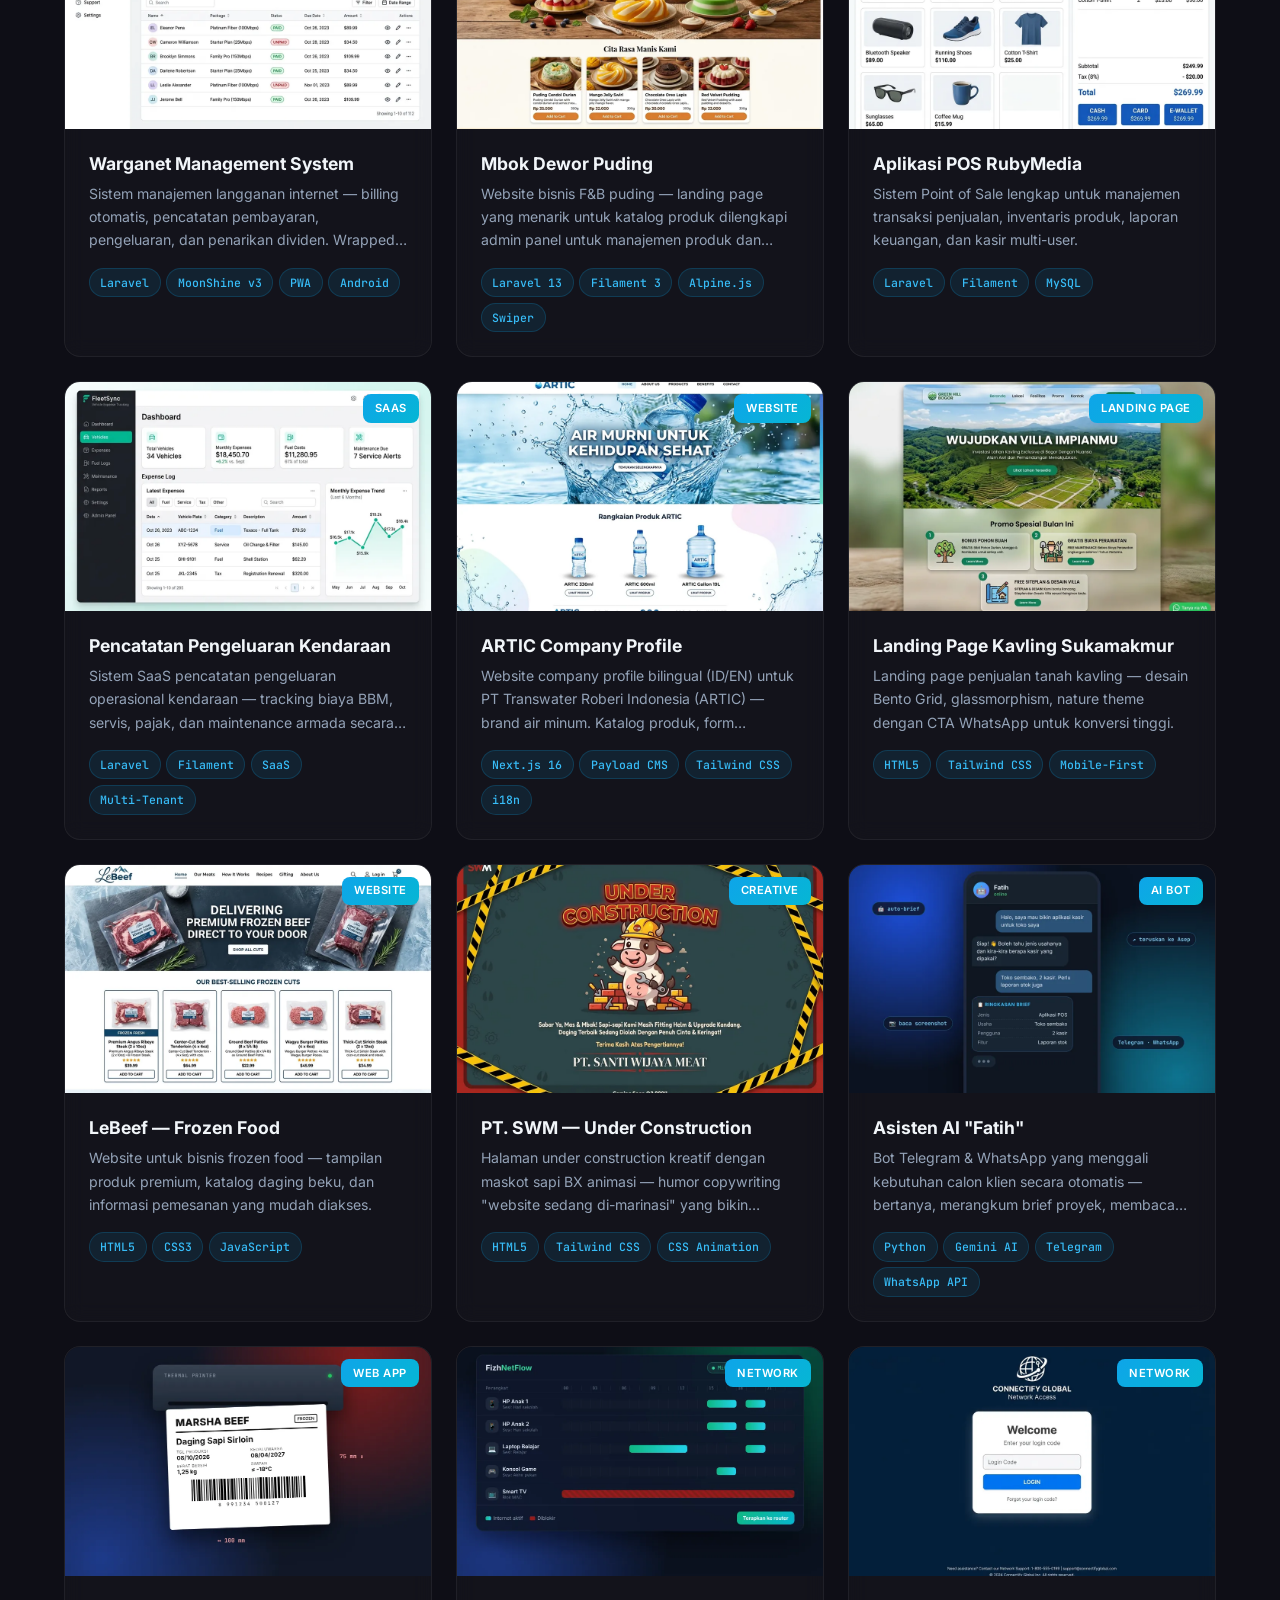
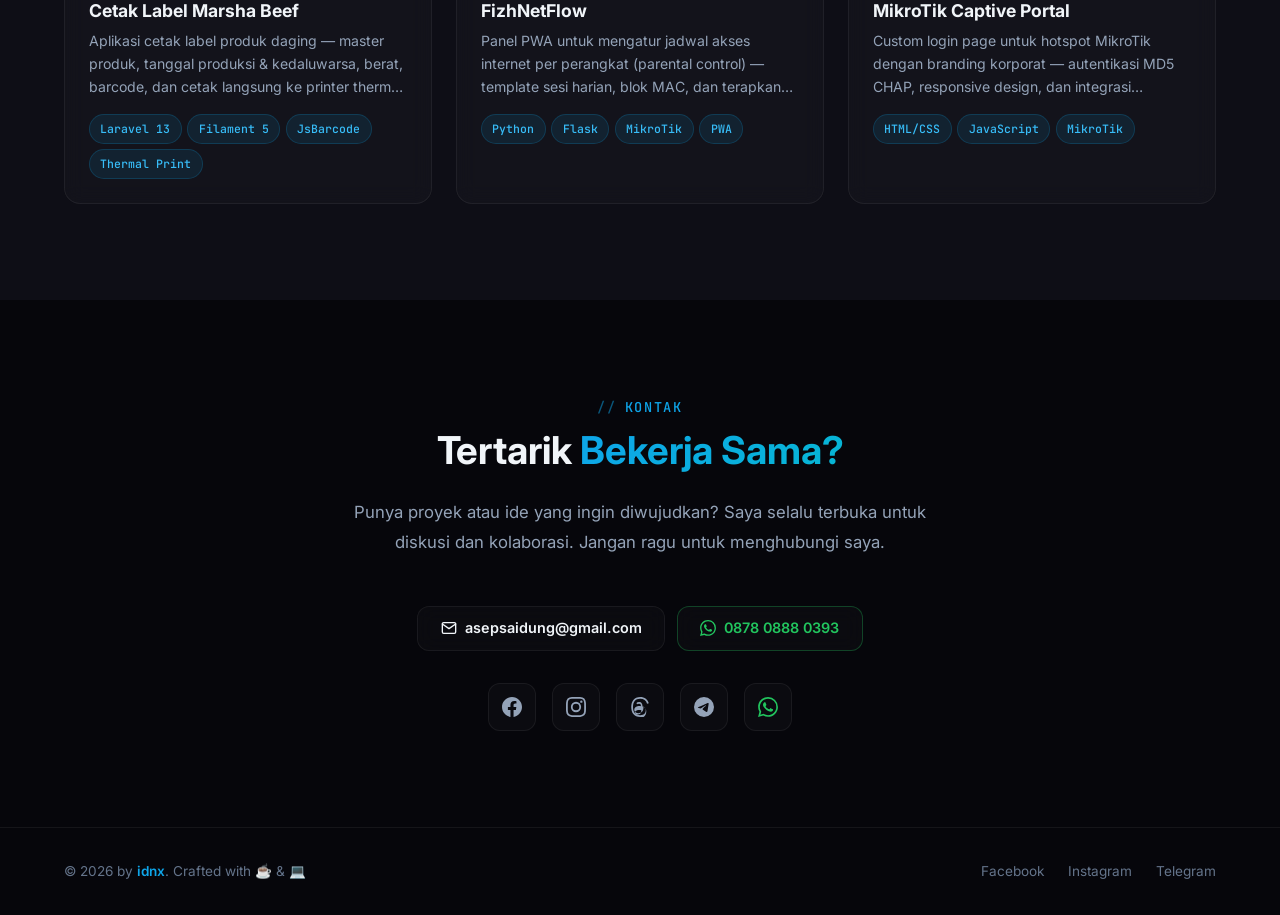
==== commit 11b5c6b3: "Add project mockups, favicon, sitemap and filter counts; drop unused PNGs - Illustrated cover images" ====
--- a/index.html
+++ b/index.html
@@ -12,7 +12,8 @@
   <meta property="og:type" content="website">
   <meta property="og:url" content="https://saepullrock.tech">
   <link rel="canonical" href="https://saepullrock.tech">
-  <link rel="icon" href="data:image/svg+xml,<svg xmlns='http://www.w3.org/2000/svg' viewBox='0 0 100 100'><text y='.9em' font-size='90'>⚡</text></svg>">
+  <link rel="icon" href="assets/icons/favicon.svg" type="image/svg+xml">
+  <link rel="apple-touch-icon" href="assets/icons/apple-touch-icon.png">
   <meta name="theme-color" content="#06060b" media="(prefers-color-scheme: dark)">
   <meta name="theme-color" content="#f8fafc" media="(prefers-color-scheme: light)">
   <meta property="og:image" content="https://saepullrock.tech/assets/images/og-image.jpg?v=2">
@@ -460,8 +461,8 @@
 
         <!-- 12. Asisten AI Fatih -->
         <div class="project-card reveal" data-category="lainnya">
-          <div class="project-card__image project-card__image--placeholder">
-            <span>🤖</span>
+          <div class="project-card__image">
+            <img src="assets/images/projects/fatih.webp" alt="Ilustrasi Asisten AI Fatih" width="960" height="644" loading="lazy" decoding="async">
             <span class="badge project-card__badge">AI Bot</span>
           </div>
           <div class="project-card__content">
@@ -478,8 +479,8 @@
 
         <!-- 13. Cetak Label Marsha Beef -->
         <div class="project-card reveal" data-category="aplikasi">
-          <div class="project-card__image project-card__image--placeholder">
-            <span>🏷️</span>
+          <div class="project-card__image">
+            <img src="assets/images/projects/marsha_label.webp" alt="Ilustrasi label cetak Marsha Beef" width="960" height="644" loading="lazy" decoding="async">
             <span class="badge project-card__badge">Web App</span>
           </div>
           <div class="project-card__content">
@@ -496,8 +497,8 @@
 
         <!-- 14. FizhNetFlow -->
         <div class="project-card reveal" data-category="lainnya">
-          <div class="project-card__image project-card__image--placeholder">
-            <span>🛜</span>
+          <div class="project-card__image">
+            <img src="assets/images/projects/fizhnetflow.webp" alt="Ilustrasi panel FizhNetFlow" width="960" height="644" loading="lazy" decoding="async">
             <span class="badge project-card__badge">Network</span>
           </div>
           <div class="project-card__content">
--- a/css/style.css
+++ b/css/style.css
@@ -919,6 +919,23 @@
   border-color: var(--border-strong);
 }
 
+.filter-btn__count {
+  display: inline-block;
+  min-width: 1.4em;
+  margin-left: 0.4rem;
+  padding: 0 0.35rem;
+  border-radius: var(--radius-full);
+  font-size: 0.72rem;
+  font-family: var(--font-mono);
+  line-height: 1.5;
+  text-align: center;
+  background: var(--code-bg);
+}
+
+.filter-btn.active .filter-btn__count {
+  background: rgba(255, 255, 255, 0.22);
+}
+
 .filter-btn.active {
   color: #fff;
   background: linear-gradient(135deg, var(--accent), var(--accent2));
@@ -959,10 +976,6 @@
   aspect-ratio: 16 / 10;
   overflow: hidden;
   background: linear-gradient(135deg, var(--bg-tertiary), var(--surface));
-}
-
-.project-card__image img[src$="ai_job.png"] {
-  /* Fallback handled in HTML with onerror */
 }
 
 .project-card__image--placeholder {
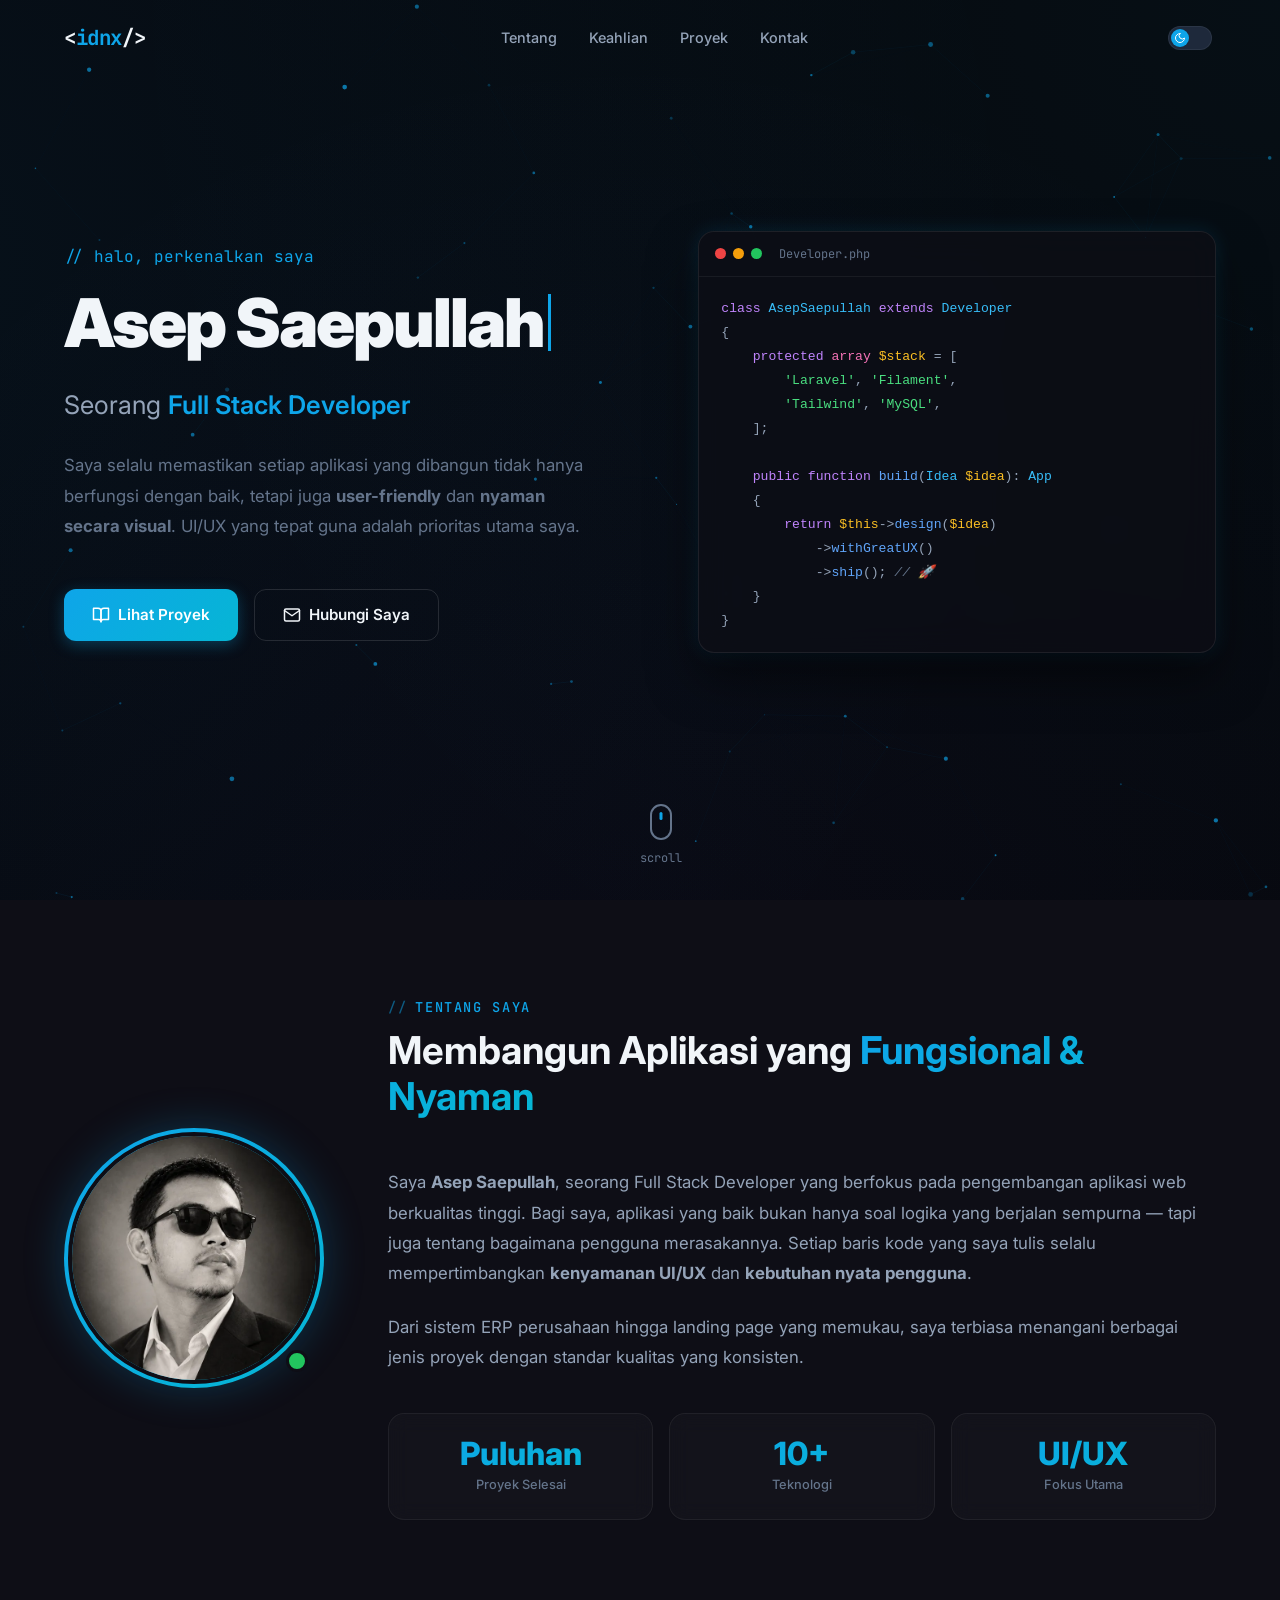
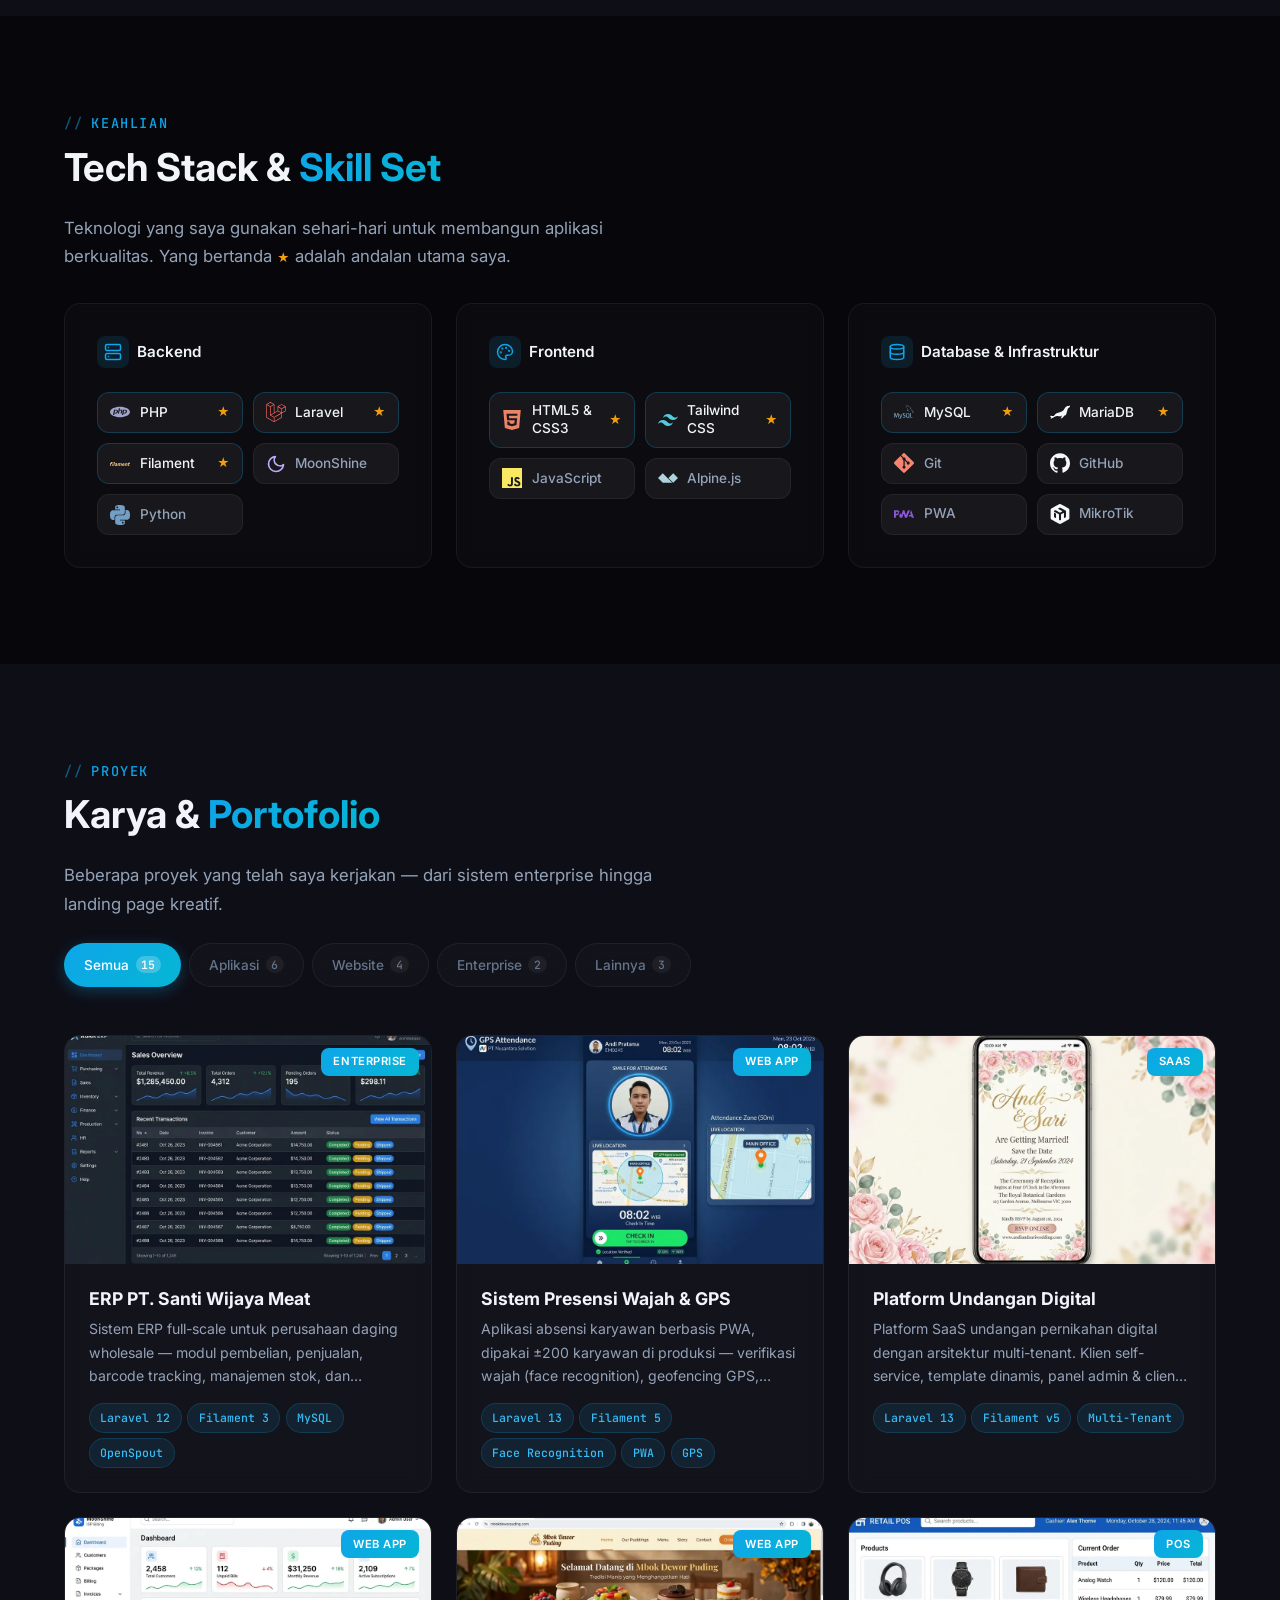
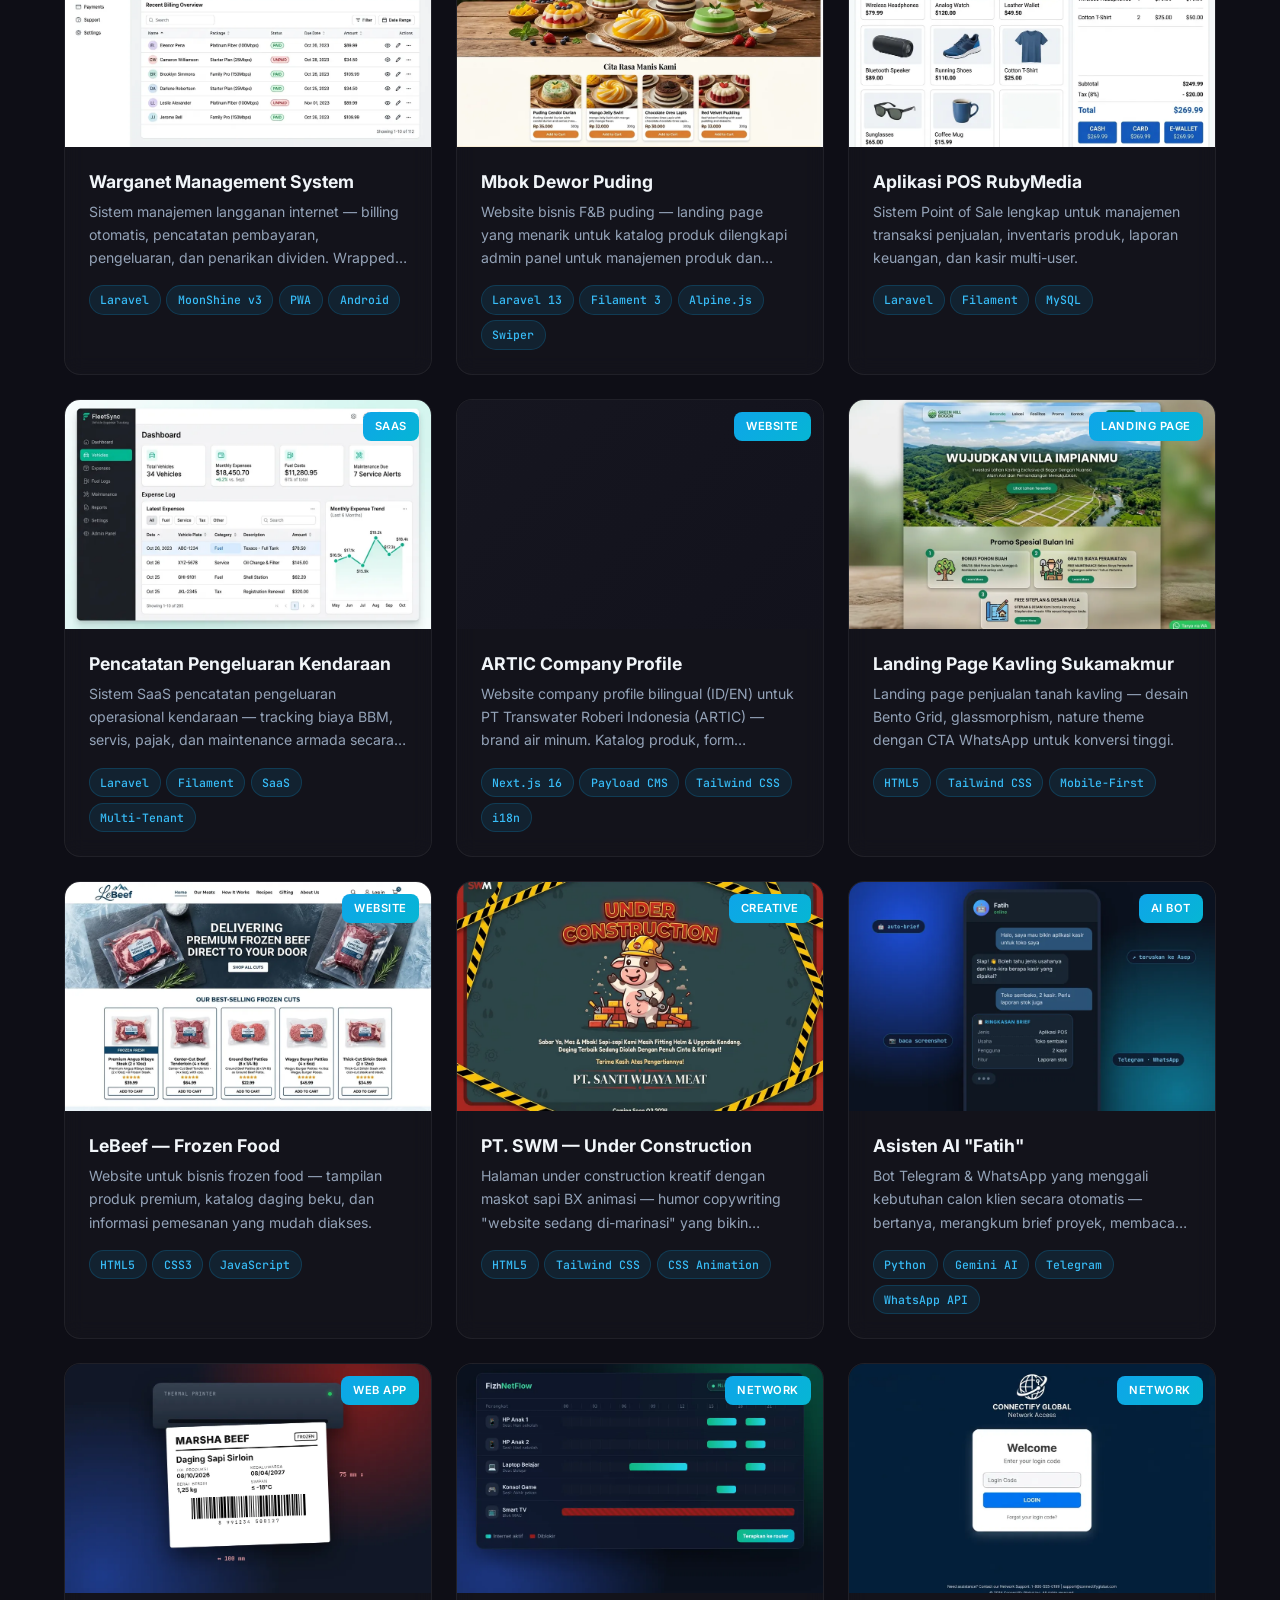
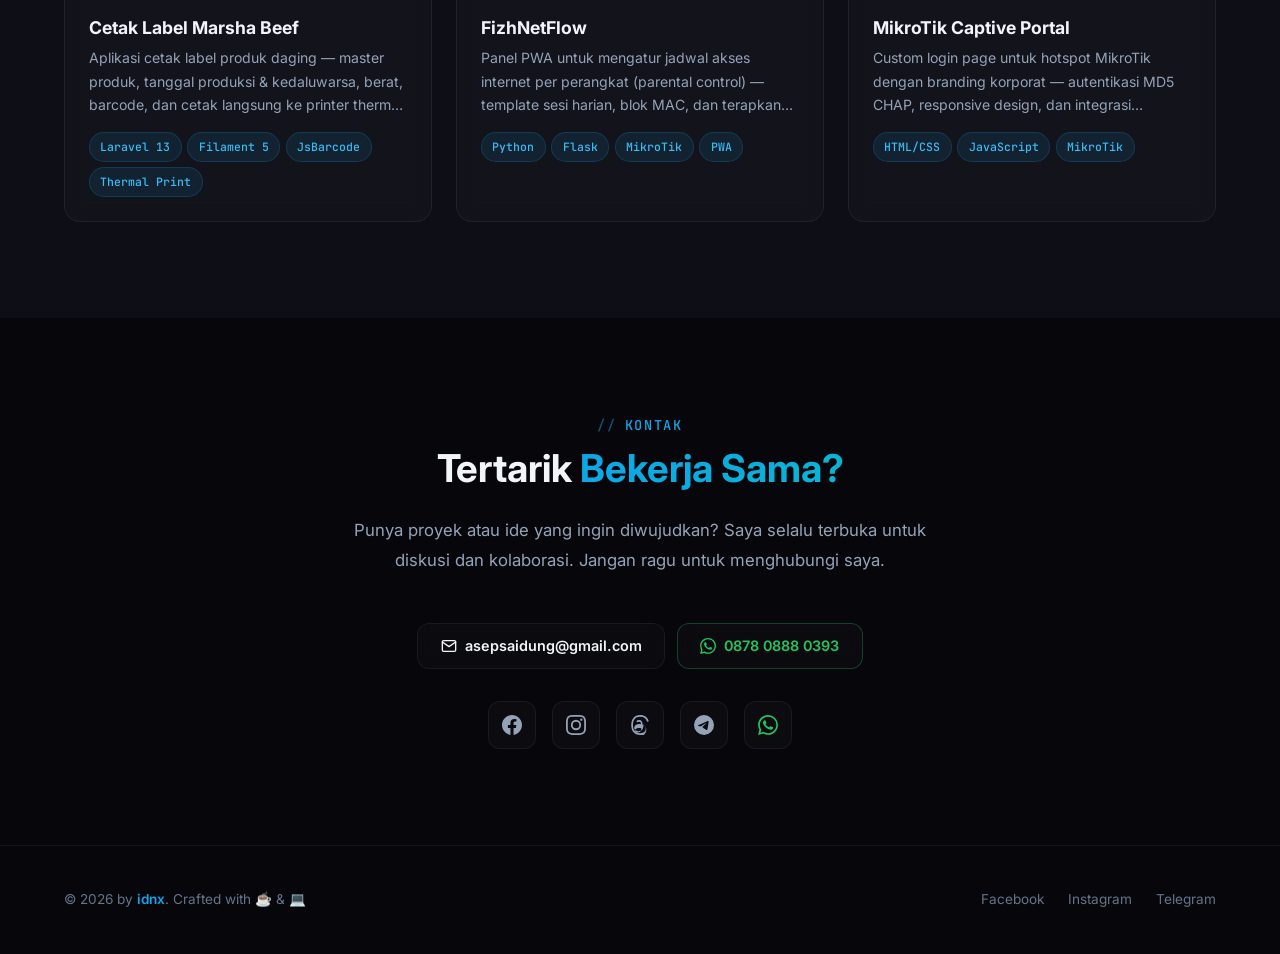
==== commit a5cfa9ff: "Replace emoji icons with SVG and enlarge touch targets to 44px - Theme toggle and skill group headin" ====
--- a/index.html
+++ b/index.html
@@ -71,11 +71,14 @@
       </div>
 
       <div class="navbar__actions">
-        <button class="theme-toggle" id="theme-toggle" aria-label="Toggle tema">
-          <div class="theme-toggle__knob">
-            <span class="theme-icon-dark">🌙</span>
-            <span class="theme-icon-light">☀️</span>
-          </div>
+        <!-- Ikon: Lucide (lucide.dev, lisensi ISC) -->
+        <button class="theme-toggle" id="theme-toggle" aria-label="Ganti ke tema terang">
+          <span class="theme-toggle__track">
+            <span class="theme-toggle__knob">
+              <svg class="theme-icon-dark" viewBox="0 0 24 24" fill="none" stroke="currentColor" stroke-width="2" stroke-linecap="round" stroke-linejoin="round" aria-hidden="true"><path d="M12 3a6 6 0 0 0 9 9 9 9 0 1 1-9-9Z"/></svg>
+              <svg class="theme-icon-light" viewBox="0 0 24 24" fill="none" stroke="currentColor" stroke-width="2" stroke-linecap="round" stroke-linejoin="round" aria-hidden="true"><circle cx="12" cy="12" r="4"/><path d="M12 2v2"/><path d="M12 20v2"/><path d="m4.93 4.93 1.41 1.41"/><path d="m17.66 17.66 1.41 1.41"/><path d="M2 12h2"/><path d="M20 12h2"/><path d="m6.34 17.66-1.41 1.41"/><path d="m19.07 4.93-1.41 1.41"/></svg>
+            </span>
+          </span>
         </button>
         <button class="navbar__burger" id="navbar-burger" aria-label="Buka menu" aria-expanded="false" aria-controls="mobile-overlay">
           <span></span><span></span><span></span>
@@ -208,7 +211,7 @@
 
       <div class="skills__grid">
         <div class="skill-group reveal reveal-delay-1">
-          <h3 class="skill-group__title"><span class="icon">⚙️</span> Backend</h3>
+          <h3 class="skill-group__title"><span class="icon"><svg viewBox="0 0 24 24" fill="none" stroke="currentColor" stroke-width="2" stroke-linecap="round" stroke-linejoin="round" aria-hidden="true"><rect width="20" height="8" x="2" y="2" rx="2" ry="2"/><rect width="20" height="8" x="2" y="14" rx="2" ry="2"/><line x1="6" x2="6.01" y1="6" y2="6"/><line x1="6" x2="6.01" y1="18" y2="18"/></svg></span> Backend</h3>
           <ul class="tech-list">
             <li class="tech tech--core" style="--brand:#777BB4"><svg viewBox="0 0 24 24" aria-hidden="true"><path d="M7.01 10.207h-.944l-.515 2.648h.838c.556 0 .97-.105 1.242-.314.272-.21.455-.559.55-1.049.092-.47.05-.802-.124-.995-.175-.193-.523-.29-1.047-.29zM12 5.688C5.373 5.688 0 8.514 0 12s5.373 6.313 12 6.313S24 15.486 24 12c0-3.486-5.373-6.312-12-6.312zm-3.26 7.451c-.261.25-.575.438-.917.551-.336.108-.765.164-1.285.164H5.357l-.327 1.681H3.652l1.23-6.326h2.65c.797 0 1.378.209 1.744.628.366.418.476 1.002.33 1.752a2.836 2.836 0 0 1-.305.847c-.143.255-.33.49-.561.703zm4.024.715l.543-2.799c.063-.318.039-.536-.068-.651-.107-.116-.336-.174-.687-.174H11.46l-.704 3.625H9.388l1.23-6.327h1.367l-.327 1.682h1.218c.767 0 1.295.134 1.586.401s.378.7.263 1.299l-.572 2.944h-1.389zm7.597-2.265a2.782 2.782 0 0 1-.305.847c-.143.255-.33.49-.561.703a2.44 2.44 0 0 1-.917.551c-.336.108-.765.164-1.286.164h-1.18l-.327 1.682h-1.378l1.23-6.326h2.649c.797 0 1.378.209 1.744.628.366.417.477 1.001.331 1.751zM17.766 10.207h-.943l-.516 2.648h.838c.557 0 .971-.105 1.242-.314.272-.21.455-.559.551-1.049.092-.47.049-.802-.125-.995s-.524-.29-1.047-.29z"/></svg><span class="tech__name">PHP</span><span class="tech__star" title="Paling sering dipakai" aria-label="Paling sering dipakai">★</span></li>
             <li class="tech tech--core" style="--brand:#FF2D20"><svg viewBox="0 0 24 24" aria-hidden="true"><path d="M23.642 5.43a.364.364 0 01.014.1v5.149c0 .135-.073.26-.189.326l-4.323 2.49v4.934a.378.378 0 01-.188.326L9.93 23.949a.316.316 0 01-.066.027c-.008.002-.016.008-.024.01a.348.348 0 01-.192 0c-.011-.002-.02-.008-.03-.012-.02-.008-.042-.014-.062-.025L.533 18.755a.376.376 0 01-.189-.326V2.974c0-.033.005-.066.014-.098.003-.012.01-.02.014-.032a.369.369 0 01.023-.058c.004-.013.015-.022.023-.033l.033-.045c.012-.01.025-.018.037-.027.014-.012.027-.024.041-.034H.53L5.043.05a.375.375 0 01.375 0L9.93 2.647h.002c.015.01.027.021.04.033l.038.027c.013.014.02.03.033.045.008.011.02.021.025.033.01.02.017.038.024.058.003.011.01.021.013.032.01.031.014.064.014.098v9.652l3.76-2.164V5.527c0-.033.004-.066.013-.098.003-.01.01-.02.013-.032a.487.487 0 01.024-.059c.007-.012.018-.02.025-.033.012-.015.021-.03.033-.043.012-.012.025-.02.037-.028.014-.01.026-.023.041-.032h.001l4.513-2.598a.375.375 0 01.375 0l4.513 2.598c.016.01.027.021.042.031.012.01.025.018.036.028.013.014.022.03.034.044.008.012.019.021.024.033.011.02.018.04.024.06.006.01.012.021.015.032zm-.74 5.032V6.179l-1.578.908-2.182 1.256v4.283zm-4.51 7.75v-4.287l-2.147 1.225-6.126 3.498v4.325zM1.093 3.624v14.588l8.273 4.761v-4.325l-4.322-2.445-.002-.003H5.04c-.014-.01-.025-.021-.04-.031-.011-.01-.024-.018-.035-.027l-.001-.002c-.013-.012-.021-.025-.031-.04-.01-.011-.021-.022-.028-.036h-.002c-.008-.014-.013-.031-.02-.047-.006-.016-.014-.027-.018-.043a.49.49 0 01-.008-.057c-.002-.014-.006-.027-.006-.041V5.789l-2.18-1.257zM5.23.81L1.47 2.974l3.76 2.164 3.758-2.164zm1.956 13.505l2.182-1.256V3.624l-1.58.91-2.182 1.255v9.435zm11.581-10.95l-3.76 2.163 3.76 2.163 3.759-2.164zm-.376 4.978L16.21 7.087 14.63 6.18v4.283l2.182 1.256 1.58.908zm-8.65 9.654l5.514-3.148 2.756-1.572-3.757-2.163-4.323 2.489-3.941 2.27z"/></svg><span class="tech__name">Laravel</span><span class="tech__star" title="Paling sering dipakai" aria-label="Paling sering dipakai">★</span></li>
@@ -219,7 +222,7 @@
         </div>
 
         <div class="skill-group reveal reveal-delay-2">
-          <h3 class="skill-group__title"><span class="icon">🎨</span> Frontend</h3>
+          <h3 class="skill-group__title"><span class="icon"><svg viewBox="0 0 24 24" fill="none" stroke="currentColor" stroke-width="2" stroke-linecap="round" stroke-linejoin="round" aria-hidden="true"><circle cx="13.5" cy="6.5" r=".5" fill="currentColor"/><circle cx="17.5" cy="10.5" r=".5" fill="currentColor"/><circle cx="8.5" cy="7.5" r=".5" fill="currentColor"/><circle cx="6.5" cy="12.5" r=".5" fill="currentColor"/><path d="M12 2C6.5 2 2 6.5 2 12s4.5 10 10 10c.926 0 1.648-.746 1.648-1.688 0-.437-.18-.835-.437-1.125-.29-.289-.438-.652-.438-1.125a1.64 1.64 0 0 1 1.668-1.668h1.996c3.051 0 5.555-2.503 5.555-5.554C21.965 6.012 17.461 2 12 2z"/></svg></span> Frontend</h3>
           <ul class="tech-list">
             <li class="tech tech--core" style="--brand:#E34F26"><svg viewBox="0 0 24 24" aria-hidden="true"><path d="M1.5 0h21l-1.91 21.563L11.977 24l-8.564-2.438L1.5 0zm7.031 9.75l-.232-2.718 10.059.003.23-2.622L5.412 4.41l.698 8.01h9.126l-.326 3.426-2.91.804-2.955-.81-.188-2.11H6.248l.33 4.171L12 19.351l5.379-1.443.744-8.157H8.531z"/></svg><span class="tech__name">HTML5 & CSS3</span><span class="tech__star" title="Paling sering dipakai" aria-label="Paling sering dipakai">★</span></li>
             <li class="tech tech--core" style="--brand:#06B6D4"><svg viewBox="0 0 24 24" aria-hidden="true"><path d="M12.001,4.8c-3.2,0-5.2,1.6-6,4.8c1.2-1.6,2.6-2.2,4.2-1.8c0.913,0.228,1.565,0.89,2.288,1.624 C13.666,10.618,15.027,12,18.001,12c3.2,0,5.2-1.6,6-4.8c-1.2,1.6-2.6,2.2-4.2,1.8c-0.913-0.228-1.565-0.89-2.288-1.624 C16.337,6.182,14.976,4.8,12.001,4.8z M6.001,12c-3.2,0-5.2,1.6-6,4.8c1.2-1.6,2.6-2.2,4.2-1.8c0.913,0.228,1.565,0.89,2.288,1.624 c1.177,1.194,2.538,2.576,5.512,2.576c3.2,0,5.2-1.6,6-4.8c-1.2,1.6-2.6,2.2-4.2,1.8c-0.913-0.228-1.565-0.89-2.288-1.624 C10.337,13.382,8.976,12,6.001,12z"/></svg><span class="tech__name">Tailwind CSS</span><span class="tech__star" title="Paling sering dipakai" aria-label="Paling sering dipakai">★</span></li>
@@ -229,7 +232,7 @@
         </div>
 
         <div class="skill-group reveal reveal-delay-3">
-          <h3 class="skill-group__title"><span class="icon">🗄️</span> Database & Infrastruktur</h3>
+          <h3 class="skill-group__title"><span class="icon"><svg viewBox="0 0 24 24" fill="none" stroke="currentColor" stroke-width="2" stroke-linecap="round" stroke-linejoin="round" aria-hidden="true"><ellipse cx="12" cy="5" rx="9" ry="3"/><path d="M3 5V19A9 3 0 0 0 21 19V5"/><path d="M3 12A9 3 0 0 0 21 12"/></svg></span> Database & Infrastruktur</h3>
           <ul class="tech-list">
             <li class="tech tech--core" style="--brand:#4479A1"><svg viewBox="0 0 24 24" aria-hidden="true"><path d="M16.405 5.501c-.115 0-.193.014-.274.033v.013h.014c.054.104.146.18.214.273.054.107.1.214.154.32l.014-.015c.094-.066.14-.172.14-.333-.04-.047-.046-.094-.08-.14-.04-.067-.126-.1-.18-.153zM5.77 18.695h-.927a50.854 50.854 0 00-.27-4.41h-.008l-1.41 4.41H2.45l-1.4-4.41h-.01a72.892 72.892 0 00-.195 4.41H0c.055-1.966.192-3.81.41-5.53h1.15l1.335 4.064h.008l1.347-4.064h1.095c.242 2.015.384 3.86.428 5.53zm4.017-4.08c-.378 2.045-.876 3.533-1.492 4.46-.482.716-1.01 1.073-1.583 1.073-.153 0-.34-.046-.566-.138v-.494c.11.017.24.026.386.026.268 0 .483-.075.647-.222.197-.18.295-.382.295-.605 0-.155-.077-.47-.23-.944L6.23 14.615h.91l.727 2.36c.164.536.233.91.205 1.123.4-1.064.678-2.227.835-3.483zm12.325 4.08h-2.63v-5.53h.885v4.85h1.745zm-3.32.135l-1.016-.5c.09-.076.177-.158.255-.25.433-.506.648-1.258.648-2.253 0-1.83-.718-2.746-2.155-2.746-.704 0-1.254.232-1.65.697-.43.508-.646 1.256-.646 2.245 0 .972.19 1.686.574 2.14.35.41.877.615 1.583.615.264 0 .506-.033.725-.098l1.325.772.36-.622zM15.5 17.588c-.225-.36-.337-.94-.337-1.736 0-1.393.424-2.09 1.27-2.09.443 0 .77.167.977.5.224.362.336.936.336 1.723 0 1.404-.424 2.108-1.27 2.108-.445 0-.77-.167-.978-.5zm-1.658-.425c0 .47-.172.856-.516 1.156-.344.3-.803.45-1.384.45-.543 0-1.064-.172-1.573-.515l.237-.476c.438.22.833.328 1.19.328.332 0 .593-.073.783-.22a.754.754 0 00.3-.615c0-.33-.23-.61-.648-.845-.388-.213-1.163-.657-1.163-.657-.422-.307-.632-.636-.632-1.177 0-.45.157-.81.47-1.085.315-.278.72-.415 1.22-.415.512 0 .98.136 1.4.41l-.213.476a2.726 2.726 0 00-1.064-.23c-.283 0-.502.068-.654.206a.685.685 0 00-.248.524c0 .328.234.61.666.85.393.215 1.187.67 1.187.67.433.305.648.63.648 1.168zm9.382-5.852c-.535-.014-.95.04-1.297.188-.1.04-.26.04-.274.167.055.053.063.14.11.214.08.134.218.313.346.407.14.11.28.216.427.31.26.16.555.255.81.416.145.094.293.213.44.313.073.05.12.14.214.172v-.02c-.046-.06-.06-.147-.105-.214-.067-.067-.134-.127-.2-.193a3.223 3.223 0 00-.695-.675c-.214-.146-.682-.35-.77-.595l-.013-.014c.146-.013.32-.066.46-.106.227-.06.435-.047.67-.106.106-.027.213-.06.32-.094v-.06c-.12-.12-.21-.283-.334-.395a8.867 8.867 0 00-1.104-.823c-.21-.134-.476-.22-.697-.334-.08-.04-.214-.06-.26-.127-.12-.146-.19-.34-.275-.514a17.69 17.69 0 01-.547-1.163c-.12-.262-.193-.523-.34-.763-.69-1.137-1.437-1.826-2.586-2.5-.247-.14-.543-.2-.856-.274-.167-.008-.334-.02-.5-.027-.11-.047-.216-.174-.31-.235-.38-.24-1.364-.76-1.644-.072-.18.434.267.862.422 1.082.115.153.26.328.34.5.047.116.06.235.107.356.106.294.207.622.347.897.073.14.153.287.247.413.054.073.146.107.167.227-.094.136-.1.334-.154.5-.24.757-.146 1.693.194 2.25.107.166.362.534.703.393.3-.12.234-.5.32-.835.02-.08.007-.133.048-.187v.015c.094.188.188.367.274.555.206.328.566.668.867.895.16.12.287.328.487.402v-.02h-.015c-.043-.058-.1-.086-.154-.133a3.445 3.445 0 01-.35-.4 8.76 8.76 0 01-.747-1.218c-.11-.21-.202-.436-.29-.643-.04-.08-.04-.2-.107-.24-.1.146-.247.273-.32.453-.127.288-.14.642-.188 1.01-.027.007-.014 0-.027.014-.214-.052-.287-.274-.367-.46-.2-.475-.233-1.238-.06-1.785.047-.14.247-.582.167-.716-.042-.127-.174-.2-.247-.303a2.478 2.478 0 01-.24-.427c-.16-.374-.24-.788-.414-1.162-.08-.173-.22-.354-.334-.513-.127-.18-.267-.307-.368-.52-.033-.073-.08-.194-.027-.274.014-.054.042-.075.094-.09.088-.072.335.022.422.062.247.1.455.194.662.334.094.066.195.193.315.226h.14c.214.047.455.014.655.073.355.114.675.28.962.46a5.953 5.953 0 012.085 2.286c.08.154.115.295.188.455.14.33.313.663.455.982.14.315.275.636.476.897.1.14.502.213.682.286.133.06.34.115.46.188.23.14.454.3.67.454.11.076.443.243.463.378z"/></svg><span class="tech__name">MySQL</span><span class="tech__star" title="Paling sering dipakai" aria-label="Paling sering dipakai">★</span></li>
             <li class="tech tech--core" style="--brand:var(--text-primary)"><svg viewBox="0 0 24 24" aria-hidden="true"><path d="M23.157 4.412c-.676.284-.79.31-1.673.372-.65.045-.757.057-1.212.209-.75.246-1.395.75-2.02 1.59-.296.398-1.249 1.913-1.249 1.988 0 .057-.65.998-.915 1.32-.574.713-1.08 1.079-2.14 1.59-.77.36-1.224.524-4.102 1.477-1.073.353-2.133.738-2.367.864-.852.449-1.515 1.036-2.203 1.938-1.003 1.32-.972 1.313-3.042.947a12.264 12.264 0 00-.675-.063c-.644-.05-1.023.044-1.332.334L0 17.193l.177.088c.094.05.353.234.561.398.215.17.461.347.55.391.088.044.17.088.183.101.012.013-.089.17-.228.353-.435.581-.593.871-.574 1.048.019.164.032.17.43.17.517-.006.826-.056 1.261-.208.65-.233 2.058-.94 2.784-1.4.776-.5 1.717-.998 1.956-1.042.082-.02.354-.07.594-.114.58-.107 1.464-.095 2.587.05.108.013.373.045.6.064.227.025.43.057.454.076.026.012.474.037.998.056.934.026 1.104.007 1.3-.189.126-.133.385-.631.498-.985.209-.643.417-.921.366-.492-.113.966-.322 1.692-.713 2.411-.259.499-.663 1.092-.934 1.395-.322.347-.315.36.088.315.619-.063 1.471-.397 2.096-.82.827-.562 1.647-1.691 2.19-3.03.107-.27.22-.22.183.083-.013.094-.038.315-.057.498l-.031.328.353-.202c.833-.48 1.414-1.262 2.127-2.884.227-.518.877-2.922 1.073-3.976a9.64 9.64 0 01.271-1.042c.127-.429.196-.555.48-.858.183-.19.625-.555.978-.808.72-.505.953-.75 1.187-1.205.208-.417.284-1.13.132-1.357-.132-.202-.284-.196-.763.006Z"/></svg><span class="tech__name">MariaDB</span><span class="tech__star" title="Paling sering dipakai" aria-label="Paling sering dipakai">★</span></li>
--- a/css/style.css
+++ b/css/style.css
@@ -347,6 +347,9 @@
 }
 
 .navbar__logo {
+  display: inline-flex;
+  align-items: center;
+  min-height: 44px;
   font-family: var(--font-mono);
   font-size: 1.3rem;
   font-weight: 700;
@@ -365,6 +368,9 @@
 }
 
 .navbar__link {
+  display: inline-flex;
+  align-items: center;
+  min-height: 44px;
   font-size: 0.9rem;
   font-weight: 500;
   color: var(--text-secondary);
@@ -375,7 +381,7 @@
 .navbar__link::after {
   content: '';
   position: absolute;
-  bottom: -4px;
+  bottom: 6px;
   left: 0;
   width: 0;
   height: 2px;
@@ -400,16 +406,25 @@
   gap: 0.75rem;
 }
 
-/* Theme Toggle */
+/* Theme Toggle — area klik 44px, tampilan track tetap kecil */
 .theme-toggle {
+  display: flex;
+  align-items: center;
+  justify-content: center;
+  width: 52px;
+  height: 44px;
+  cursor: pointer;
+}
+
+.theme-toggle__track {
+  position: relative;
+  display: block;
   width: 44px;
   height: 24px;
   border-radius: var(--radius-full);
   background: var(--toggle-bg);
-  position: relative;
+  border: 1px solid var(--border);
   transition: background var(--transition-base);
-  border: 1px solid var(--border);
-  cursor: pointer;
 }
 
 .theme-toggle__knob {
@@ -420,11 +435,16 @@
   height: 18px;
   border-radius: 50%;
   background: var(--accent);
+  color: #fff;
   transition: transform var(--transition-base);
   display: flex;
   align-items: center;
   justify-content: center;
-  font-size: 10px;
+}
+
+.theme-toggle__knob svg {
+  width: 12px;
+  height: 12px;
 }
 
 [data-theme="light"] .theme-toggle__knob {
@@ -432,18 +452,20 @@
 }
 
 .theme-icon-light { display: none; }
-[data-theme="light"] .theme-icon-light { display: inline; }
+[data-theme="light"] .theme-icon-light { display: block; }
 [data-theme="light"] .theme-icon-dark { display: none; }
 
 /* Mobile Menu */
 .navbar__burger {
   display: none;
   flex-direction: column;
+  justify-content: center;
   gap: 5px;
-  width: 28px;
+  width: 44px;
+  height: 44px;
+  padding: 0 8px;
   cursor: pointer;
   z-index: calc(var(--z-nav) + 2);
-  padding: 6px 0;
 }
 
 .navbar__burger span {
@@ -817,7 +839,19 @@
 }
 
 .skill-group__title .icon {
-  font-size: 1.2rem;
+  display: grid;
+  place-items: center;
+  width: 32px;
+  height: 32px;
+  flex: none;
+  border-radius: var(--radius-sm);
+  color: var(--accent);
+  background: rgba(var(--accent-rgb), 0.12);
+}
+
+.skill-group__title .icon svg {
+  width: 18px;
+  height: 18px;
 }
 
 .tech-list {
@@ -903,6 +937,9 @@
 }
 
 .filter-btn {
+  display: inline-flex;
+  align-items: center;
+  min-height: 44px;
   padding: 0.5rem 1.2rem;
   font-size: 0.85rem;
   font-weight: 500;
@@ -1110,8 +1147,8 @@
   top: 0.75rem;
   right: 0.75rem;
   z-index: 1;
-  width: 40px;
-  height: 40px;
+  width: 44px;
+  height: 44px;
   display: flex;
   align-items: center;
   justify-content: center;
@@ -1256,6 +1293,9 @@
 }
 
 .footer__link {
+  display: inline-flex;
+  align-items: center;
+  min-height: 44px;
   font-size: 0.85rem;
   color: var(--text-muted);
   transition: color var(--transition-fast);
